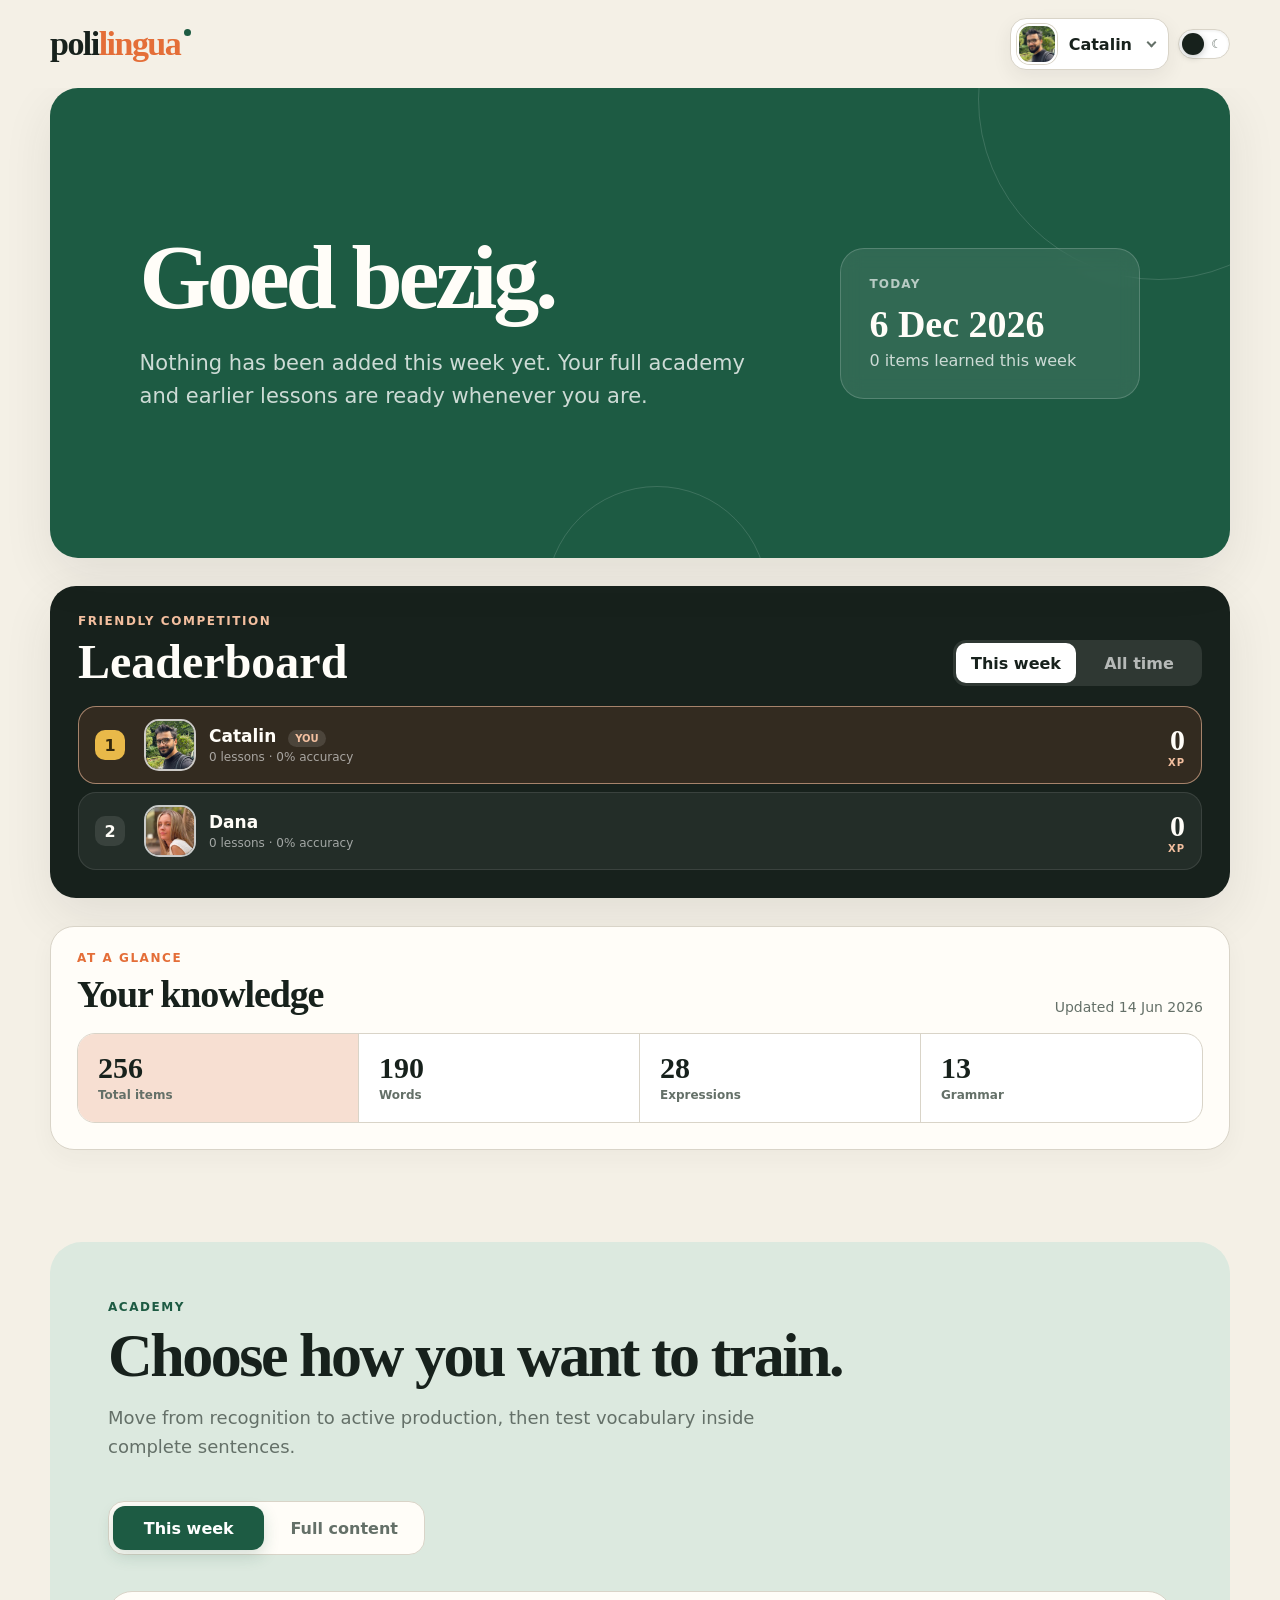
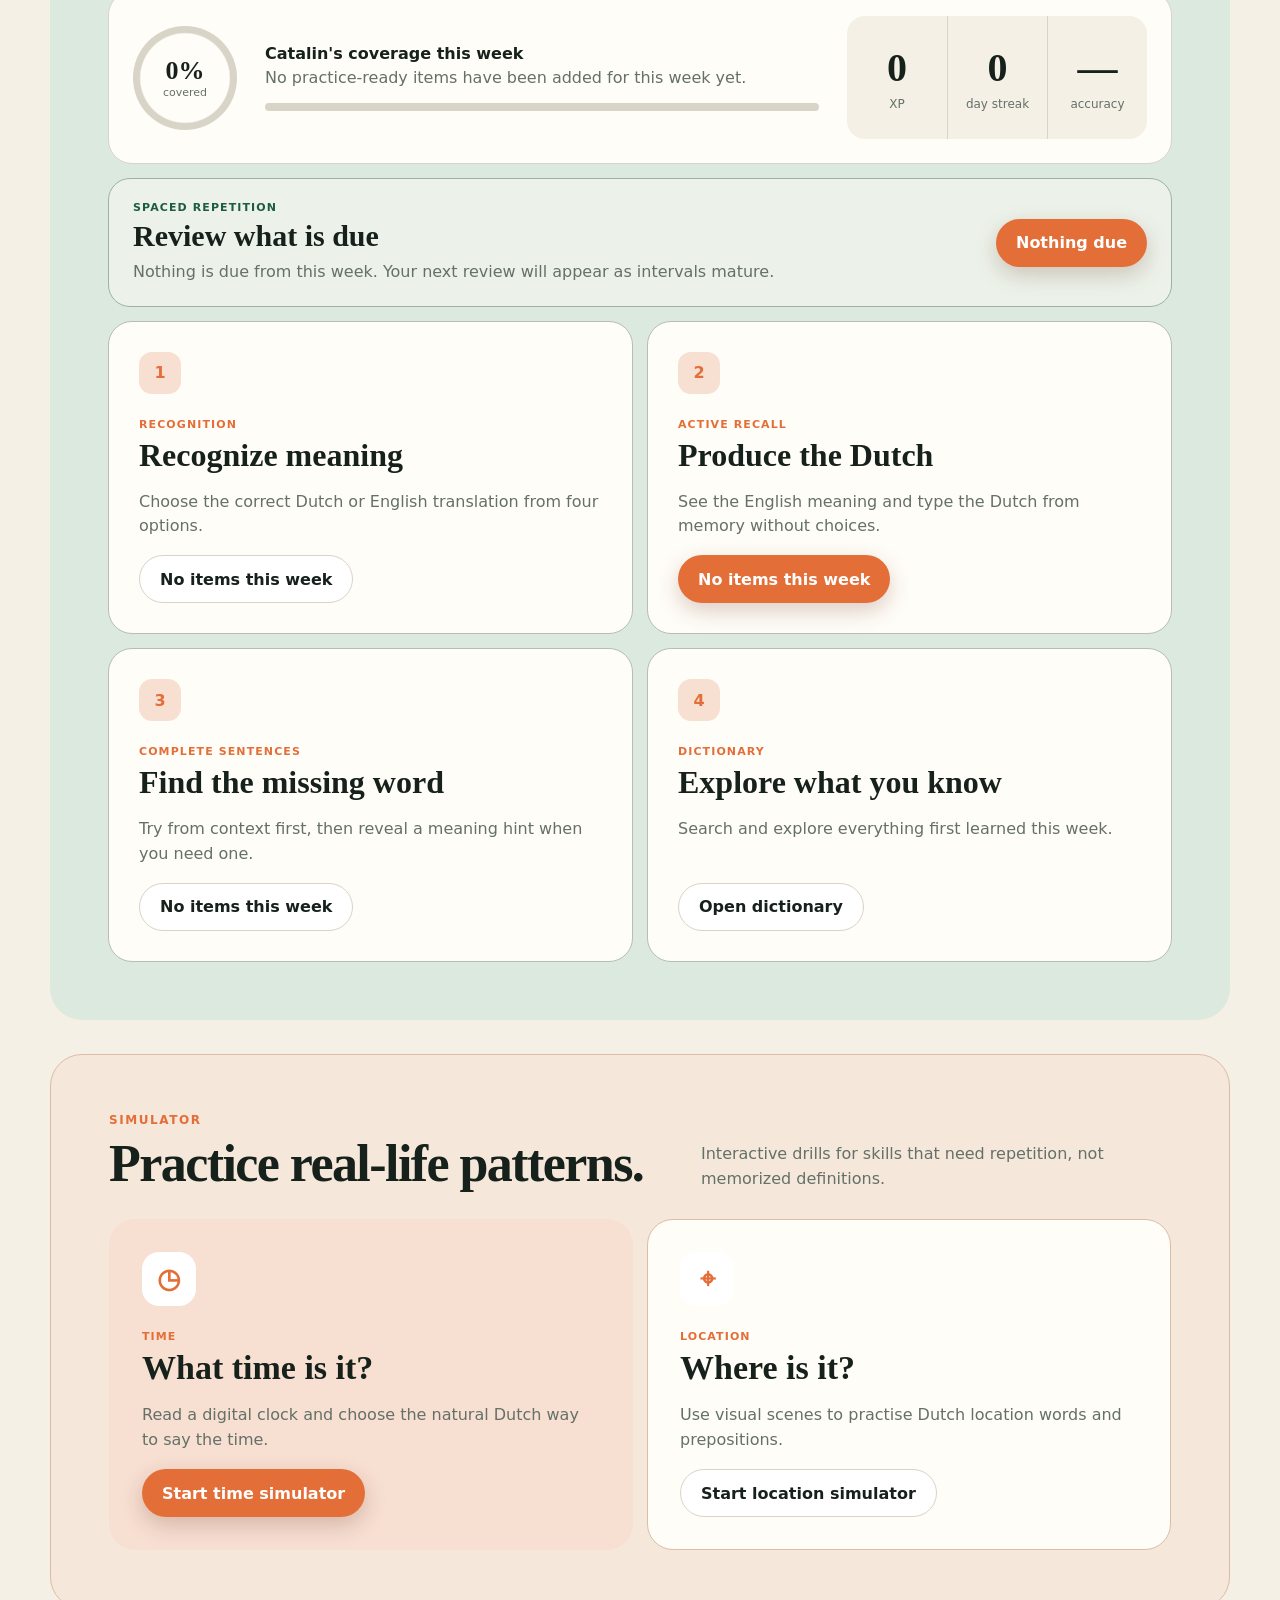
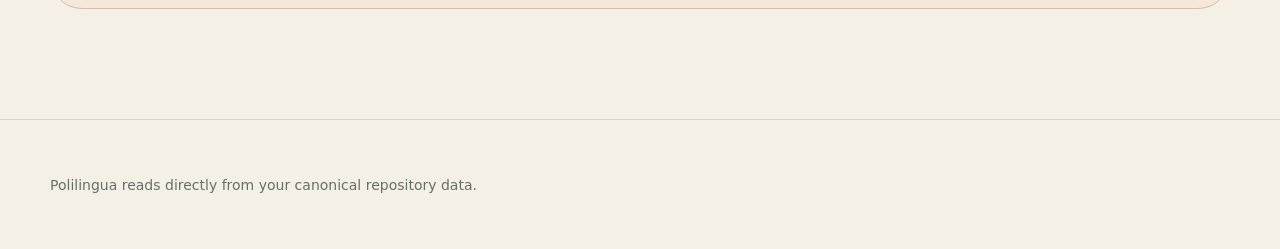
==== app/index.html @ 14df15c9 "Add spaced repetition queue" ====
<!doctype html>
<html lang="en">
  <head>
    <meta charset="utf-8">
    <meta name="viewport" content="width=device-width, initial-scale=1">
    <meta name="theme-color" content="#f4f0e6">
    <meta name="description" content="Polilingua, a personal Dutch learning academy and memory.">
    <title>Polilingua</title>
    <link rel="stylesheet" href="./styles/main.css?v=20260615-9">
    <script type="module" src="./src/app.js?v=20260615-8"></script>
  </head>
  <body>
    <a class="skip-link" href="#main-content">Skip to content</a>

    <header class="site-header">
      <a class="brand" href="#dashboard" aria-label="Polilingua dashboard">
        <strong>poli<span>lingua</span><i aria-hidden="true"></i></strong>
      </a>
      <div class="header-actions">
        <div class="profile-control">
          <button class="profile-picker" id="profile-trigger" type="button" aria-haspopup="menu" aria-expanded="false" aria-controls="profile-menu">
            <img class="profile-avatar" id="profile-avatar" src="./assets/profiles/catalin.jpg" alt="">
            <span class="profile-name" id="profile-name">Catalin</span>
            <span class="profile-chevron" aria-hidden="true"></span>
          </button>
          <div class="profile-menu" id="profile-menu" role="menu" aria-label="Choose learner" hidden>
            <p>Who is learning?</p>
            <button class="profile-option" type="button" role="menuitemradio" data-profile="catalin" aria-checked="true">
              <img src="./assets/profiles/catalin.jpg" alt="">
              <span><strong>Catalin</strong><small>Continue your progress</small></span>
              <i aria-hidden="true">✓</i>
            </button>
            <button class="profile-option" type="button" role="menuitemradio" data-profile="dana" aria-checked="false">
              <img src="./assets/profiles/dana.jpg" alt="">
              <span><strong>Dana</strong><small>Continue your progress</small></span>
              <i aria-hidden="true">✓</i>
            </button>
          </div>
        </div>
        <label class="theme-switch" title="Dark mode">
          <span class="visually-hidden">Dark mode</span>
          <input id="theme-toggle" type="checkbox" role="switch" aria-label="Dark mode">
          <span class="theme-track" aria-hidden="true"><span class="theme-thumb"></span></span>
        </label>
      </div>
    </header>

    <main id="main-content">
      <section class="hero" id="dashboard" aria-labelledby="hero-title">
        <div class="hero-copy">
          <h1 id="hero-title">Goed bezig.</h1>
          <p class="hero-text" id="hero-summary">Loading your learning memory…</p>
        </div>
        <div class="week-card" aria-live="polite">
          <span class="week-card-label">Today</span>
          <strong id="latest-week">—</strong>
          <span id="latest-week-count">Loading items…</span>
        </div>
      </section>

      <section class="leaderboard-section" aria-labelledby="leaderboard-title">
        <div class="leaderboard-header">
          <div>
            <p class="eyebrow">Friendly competition</p>
            <h2 id="leaderboard-title">Leaderboard</h2>
          </div>
          <div class="leaderboard-scope" aria-label="Leaderboard period">
            <button type="button" data-leaderboard-scope="week" aria-pressed="true">This week</button>
            <button type="button" data-leaderboard-scope="all" aria-pressed="false">All time</button>
          </div>
        </div>
        <div class="leaderboard-list" id="leaderboard-list" aria-live="polite"></div>
      </section>

      <section class="stats-section" aria-labelledby="stats-title">
        <div class="section-heading">
          <div>
            <p class="eyebrow">At a glance</p>
            <h2 id="stats-title">Your knowledge</h2>
          </div>
          <span class="updated-label" id="updated-label"></span>
        </div>
        <div class="stats-grid" id="stats-grid" aria-live="polite"></div>
      </section>

      <section class="practice-section" id="practice" aria-labelledby="practice-title">
        <div class="academy-header">
          <div>
            <p class="eyebrow">Academy</p>
            <h2 id="practice-title">Choose how you want to train.</h2>
            <p>Move from recognition to active production, then test vocabulary inside complete sentences.</p>
          </div>
        </div>

        <div class="academy-scope" aria-label="Academy content scope">
          <button type="button" data-scope="week" aria-pressed="true">This week</button>
          <button type="button" data-scope="all" aria-pressed="false">Full content</button>
        </div>

        <div class="coverage-panel">
          <div class="coverage-ring" id="coverage-ring" style="--coverage: 0">
            <strong id="coverage-percent">0%</strong>
            <span>covered</span>
          </div>
          <div class="coverage-copy">
            <strong id="coverage-title">Your weekly coverage</strong>
            <span id="coverage-detail">Start practicing to build durable recall.</span>
            <div class="coverage-track"><span id="coverage-bar"></span></div>
          </div>
          <div class="practice-stats" aria-label="Local practice progress">
            <div><strong id="practice-xp">0</strong><span>XP</span></div>
            <div><strong id="practice-streak">0</strong><span>day streak</span></div>
            <div><strong id="practice-accuracy">—</strong><span>accuracy</span></div>
          </div>
        </div>

        <article class="review-queue" aria-live="polite">
          <div>
            <p class="stage-kicker">Spaced repetition</p>
            <h3>Review what is due</h3>
            <p id="review-queue-detail">Building your personal review queue…</p>
          </div>
          <button class="primary-button" id="start-review-queue" type="button">Review due items</button>
        </article>

        <div class="academy-grid">
          <article class="academy-stage">
            <span class="stage-number">1</span>
            <p class="stage-kicker">Recognition</p>
            <h3>Recognize meaning</h3>
            <p>Choose the correct Dutch or English translation from four options.</p>
            <button class="secondary-button academy-start" data-mode="recognition" type="button">Start 20 questions</button>
          </article>
          <article class="academy-stage">
            <span class="stage-number">2</span>
            <p class="stage-kicker">Active recall</p>
            <h3>Produce the Dutch</h3>
            <p>See the English meaning and type the Dutch from memory without choices.</p>
            <button class="primary-button academy-start" data-mode="recall" type="button">Start 20 questions</button>
          </article>
          <article class="academy-stage">
            <span class="stage-number">3</span>
            <p class="stage-kicker">Complete sentences</p>
            <h3>Find the missing word</h3>
            <p>Try from context first, then reveal a meaning hint when you need one.</p>
            <button class="secondary-button academy-start" data-mode="sentences" type="button">Start 20 questions</button>
          </article>
          <article class="academy-stage">
            <span class="stage-number">4</span>
            <p class="stage-kicker">Dictionary</p>
            <h3>Explore what you know</h3>
            <p id="dictionary-stage-copy">Search and filter everything first learned this week.</p>
            <button class="secondary-button" id="open-dictionary" type="button">Open dictionary</button>
          </article>
        </div>
      </section>

      <section class="simulator-section" id="simulator" aria-labelledby="simulator-title">
        <div class="section-heading simulator-heading">
          <div>
            <p class="eyebrow">Simulator</p>
            <h2 id="simulator-title">Practice real-life patterns.</h2>
          </div>
          <p>Interactive drills for skills that need repetition, not memorized definitions.</p>
        </div>
        <div class="simulator-grid">
          <article class="simulator-card simulator-card--time">
            <span class="simulator-icon" aria-hidden="true">◷</span>
            <p class="stage-kicker">Time</p>
            <h3>What time is it?</h3>
            <p>Read a digital clock and choose the natural Dutch way to say the time.</p>
            <button class="primary-button simulator-start" data-simulator="time" type="button">Start time simulator</button>
          </article>
          <article class="simulator-card simulator-card--place">
            <span class="simulator-icon" aria-hidden="true">⌖</span>
            <p class="stage-kicker">Location</p>
            <h3>Where is it?</h3>
            <p>Use visual scenes to practise Dutch location words and prepositions.</p>
            <button class="secondary-button simulator-start" data-simulator="location" type="button">Start location simulator</button>
          </article>
        </div>
      </section>
    </main>

    <nav class="mobile-tab-bar" aria-label="App navigation">
      <button type="button" data-mobile-view="home" aria-current="page">
        <span aria-hidden="true">⌂</span>
        <strong>Home</strong>
      </button>
      <button type="button" data-mobile-view="academy">
        <span aria-hidden="true">Aa</span>
        <strong>Academy</strong>
      </button>
      <button type="button" data-mobile-view="simulator">
        <span aria-hidden="true">◷</span>
        <strong>Simulator</strong>
      </button>
      <button type="button" data-mobile-view="dictionary">
        <span aria-hidden="true">⌕</span>
        <strong>Dictionary</strong>
      </button>
    </nav>

    <footer>
      <p>Polilingua reads directly from your canonical repository data.</p>
    </footer>

    <dialog class="item-dialog" id="item-dialog" aria-labelledby="dialog-title">
      <div class="dialog-header">
        <div>
          <p class="eyebrow" id="dialog-type"></p>
          <h2 id="dialog-title"></h2>
        </div>
        <button class="icon-button close-button" id="dialog-close" type="button" aria-label="Close details">×</button>
      </div>
      <div id="dialog-content" class="dialog-content"></div>
    </dialog>

    <dialog class="dictionary-dialog" id="dictionary-dialog" aria-labelledby="dictionary-title">
      <div class="dictionary-shell">
        <header class="dictionary-header">
          <button class="lesson-close" id="dictionary-close" type="button" aria-label="Close dictionary">×</button>
          <div>
            <p class="eyebrow" id="dictionary-scope-label">This week</p>
            <h2 id="dictionary-title">Dictionary</h2>
          </div>
          <span id="result-count" class="result-count"></span>
        </header>
        <main class="dictionary-main">
          <form class="search-panel" id="search-form" role="search">
            <label class="search-field">
              <span class="visually-hidden">Search learned Dutch</span>
              <span class="search-icon" aria-hidden="true">⌕</span>
              <input id="search-input" type="search" autocomplete="off" placeholder="Search Dutch, English, category or tag…">
            </label>
            <div class="filters" aria-label="Filter learned items">
              <label>
                <span>Type</span>
                <select id="type-filter"><option value="all">All types</option></select>
              </label>
              <label id="dictionary-week-control">
                <span>Week</span>
                <select id="week-filter"><option value="all">All weeks</option></select>
              </label>
            </div>
          </form>
          <div class="active-filter" id="active-filter" hidden>
            <span id="active-filter-label"></span>
            <button type="button" id="clear-filters">Clear filters</button>
          </div>
          <div class="item-grid" id="item-grid" aria-live="polite"></div>
          <button class="secondary-button load-more" id="load-more" type="button" hidden>Show more</button>
        </main>
      </div>
    </dialog>

    <dialog class="lesson-dialog" id="lesson-dialog" aria-labelledby="lesson-title">
      <div class="lesson-shell">
        <header class="lesson-header">
          <button class="lesson-close" id="lesson-close" type="button" aria-label="Leave lesson">×</button>
          <div class="lesson-progress" aria-label="Lesson progress"><span id="lesson-progress-bar"></span></div>
          <div class="lesson-status"><span id="lesson-counter"></span></div>
        </header>
        <main class="lesson-main">
          <p class="eyebrow" id="question-label">Choose the answer</p>
          <h2 id="lesson-title">Loading lesson…</h2>
          <p class="question-hint" id="question-hint" hidden></p>
          <div class="answer-area" id="answer-area"></div>
        </main>
        <footer class="lesson-footer" id="lesson-footer">
          <div class="feedback" id="lesson-feedback" hidden>
            <strong id="feedback-title"></strong>
            <span id="feedback-copy"></span>
          </div>
          <button class="secondary-button lesson-retry" id="lesson-retry" type="button" hidden>Try another set</button>
          <button class="primary-button lesson-check" id="lesson-check" type="button" disabled>Check</button>
        </footer>
      </div>
    </dialog>

    <dialog class="simulator-dialog" id="simulator-dialog" aria-labelledby="simulator-question">
      <div class="simulator-shell">
        <header class="lesson-header">
          <button class="lesson-close" id="simulator-close" type="button" aria-label="Close simulator">×</button>
          <div class="lesson-progress"><span id="simulator-progress"></span></div>
          <div class="lesson-status" id="simulator-counter"></div>
        </header>
        <main class="simulator-main">
          <div class="simulator-titlebar">
            <p class="eyebrow" id="simulator-label">Simulator</p>
            <button class="rules-button" id="simulator-rules-button" type="button">View rules</button>
          </div>
          <h2 id="simulator-question">Loading…</h2>
          <aside class="simulator-rules" id="simulator-rules" hidden>
            <div class="rules-heading">
              <strong id="rules-title">Rules</strong>
              <button type="button" id="rules-close" aria-label="Close rules">×</button>
            </div>
            <div id="rules-content"></div>
          </aside>
          <div class="simulator-visual" id="simulator-visual"></div>
          <div class="choice-grid" id="simulator-answers"></div>
          <div class="simulator-feedback" id="simulator-feedback" hidden></div>
          <button class="primary-button simulator-next" id="simulator-next" type="button" hidden>Next question</button>
        </main>
      </div>
    </dialog>

    <div class="fatal-error" id="fatal-error" hidden role="alert">
      <strong>Polilingua could not load its repository data.</strong>
      <span>Serve the repository root over HTTP or check the deployed data paths.</span>
    </div>
  </body>
</html>
---- app/styles/main.css ----
:root {
  color-scheme: light;
  --paper: #f4f0e6;
  --surface: #fffdf8;
  --surface-strong: #ffffff;
  --ink: #17211c;
  --muted: #647068;
  --line: #d9d4c8;
  --green: #1d5b43;
  --green-soft: #dce9df;
  --orange: #e46e38;
  --orange-soft: #f7dfd2;
  --yellow: #e9b949;
  --shadow: 0 18px 50px rgba(43, 49, 42, 0.09);
  --radius-lg: 28px;
  --radius-md: 18px;
  --radius-sm: 12px;
  font-family: Inter, ui-sans-serif, system-ui, -apple-system, BlinkMacSystemFont, "Segoe UI", sans-serif;
}

:root[data-theme="dark"] {
  color-scheme: dark;
  --paper: #111713;
  --surface: #19211c;
  --surface-strong: #202a24;
  --ink: #f5f1e8;
  --muted: #aeb8b0;
  --line: #344139;
  --green: #8fc6a7;
  --green-soft: #233d30;
  --orange: #f39a6f;
  --orange-soft: #4b2d22;
  --yellow: #f0ca70;
  --shadow: 0 18px 50px rgba(0, 0, 0, 0.22);
}

* { box-sizing: border-box; }
html { scroll-behavior: smooth; }
body {
  margin: 0;
  background: var(--paper);
  color: var(--ink);
  min-width: 320px;
}
button, input, select { font: inherit; }
button, a { -webkit-tap-highlight-color: transparent; }
a { color: inherit; }

.skip-link {
  position: fixed;
  z-index: 20;
  top: 8px;
  left: 8px;
  padding: 10px 14px;
  border-radius: 8px;
  background: var(--ink);
  color: var(--paper);
  transform: translateY(-150%);
}
.skip-link:focus { transform: translateY(0); }

.site-header {
  width: min(1180px, calc(100% - 32px));
  min-height: 88px;
  margin: 0 auto;
  display: flex;
  align-items: center;
  justify-content: space-between;
}
.brand { min-height: 52px; display: flex; align-items: center; text-decoration: none; }
.brand strong {
  position: relative;
  color: var(--ink);
  font: 700 clamp(27px, 3vw, 34px)/1 Georgia, "Times New Roman", serif;
  letter-spacing: -.045em;
}
.brand strong span { color: var(--orange); }
.brand strong i {
  position: absolute;
  width: 7px;
  height: 7px;
  right: -11px;
  top: 2px;
  border-radius: 50%;
  background: var(--green);
}
.header-actions { display: flex; align-items: center; justify-content: flex-end; gap: 9px; }
.profile-control { position: relative; }
.profile-picker {
  position: relative;
  height: 52px;
  display: grid;
  grid-template-columns: 40px minmax(68px, auto) 12px;
  align-items: center;
  gap: 10px;
  padding: 0 11px 0 6px;
  border: 1px solid var(--line);
  border-radius: 16px;
  background: var(--surface-strong);
  box-shadow: 0 7px 20px rgba(43, 49, 42, .07);
  transition: border-color .2s ease, box-shadow .2s ease, transform .2s ease;
  color: var(--ink);
  cursor: pointer;
}
.profile-picker:hover { border-color: color-mix(in srgb, var(--green) 40%, var(--line)); box-shadow: 0 10px 24px rgba(43, 49, 42, .1); }
.profile-picker:focus-visible, .profile-picker[aria-expanded="true"] { outline: 0; border-color: var(--orange); box-shadow: 0 0 0 3px var(--orange-soft); }
.profile-avatar {
  width: 40px;
  height: 40px;
  flex: 0 0 40px;
  border: 2px solid var(--surface-strong);
  border-radius: 13px;
  object-fit: cover;
  box-shadow: 0 0 0 1px var(--line);
}
.profile-name { min-width: 0; padding-left: 2px; padding-right: 3px; text-align: left; font-weight: 800; white-space: nowrap; }
.profile-chevron { width: 7px; height: 7px; justify-self: center; border-right: 2px solid var(--muted); border-bottom: 2px solid var(--muted); transform: translateY(-2px) rotate(45deg); pointer-events: none; }
.profile-picker[aria-expanded="true"] .profile-chevron { transform: translateY(2px) rotate(225deg); }
.profile-menu {
  position: absolute;
  z-index: 30;
  top: calc(100% + 10px);
  right: 0;
  width: 280px;
  padding: 10px;
  border: 1px solid var(--line);
  border-radius: 20px;
  background: var(--surface-strong);
  box-shadow: 0 22px 60px rgba(23, 33, 28, .18);
  transform-origin: top right;
  animation: profile-menu-in .16s ease-out;
}
.profile-menu[hidden] { display: none; }
.profile-menu > p { margin: 5px 8px 9px; color: var(--muted); font-size: 11px; font-weight: 800; letter-spacing: .1em; text-transform: uppercase; }
.profile-option {
  width: 100%;
  min-height: 68px;
  display: grid;
  grid-template-columns: 48px 1fr 24px;
  align-items: center;
  gap: 11px;
  padding: 9px;
  border: 1px solid transparent;
  border-radius: 15px;
  background: transparent;
  color: var(--ink);
  text-align: left;
  cursor: pointer;
}
.profile-option + .profile-option { margin-top: 4px; }
.profile-option:hover, .profile-option:focus-visible { outline: 0; background: var(--paper); }
.profile-option.selected { border-color: color-mix(in srgb, var(--green) 30%, var(--line)); background: var(--green-soft); }
.profile-option img { width: 48px; height: 48px; border-radius: 14px; object-fit: cover; }
.profile-option strong, .profile-option small { display: block; }
.profile-option strong { font-size: 15px; }
.profile-option small { margin-top: 3px; color: var(--muted); font-size: 11px; }
.profile-option i { width: 22px; height: 22px; display: none; place-items: center; border-radius: 50%; background: var(--green); color: var(--surface-strong); font-size: 12px; font-style: normal; }
.profile-option.selected i { display: grid; }
@keyframes profile-menu-in { from { opacity: 0; transform: translateY(-5px) scale(.98); } to { opacity: 1; transform: none; } }
.theme-switch { display: inline-flex; align-items: center; cursor: pointer; }
.theme-switch input { position: absolute; width: 1px; height: 1px; opacity: 0; }
.theme-track {
  position: relative;
  width: 52px;
  height: 30px;
  display: block;
  border: 1px solid var(--line);
  border-radius: 999px;
  background: var(--surface-strong);
  box-shadow: inset 0 1px 3px rgba(23, 33, 28, .08);
  transition: background .22s ease, border-color .22s ease;
}
.theme-track::before, .theme-track::after { position: absolute; top: 50%; transform: translateY(-50%); font-size: 12px; line-height: 1; }
.theme-track::before { content: "☀"; left: 7px; color: var(--orange); }
.theme-track::after { content: "☾"; right: 7px; color: var(--muted); }
.theme-thumb {
  position: absolute;
  z-index: 1;
  top: 3px;
  left: 3px;
  width: 22px;
  height: 22px;
  border-radius: 50%;
  background: var(--ink);
  box-shadow: 0 2px 7px rgba(23, 33, 28, .25);
  transition: transform .22s ease, background .22s ease;
}
.theme-switch input:checked + .theme-track { border-color: var(--green); background: var(--green-soft); }
.theme-switch input:checked + .theme-track .theme-thumb { transform: translateX(22px); background: var(--green); }
.theme-switch input:focus-visible + .theme-track { outline: 3px solid var(--orange-soft); outline-offset: 2px; }
.theme-switch:hover .theme-track { border-color: var(--orange); }
.theme-switch input {
  cursor: pointer;
}

main { overflow: hidden; }
.mobile-tab-bar { display: none; }
.hero, .leaderboard-section, .stats-section, .practice-section, .simulator-section {
  width: min(1180px, calc(100% - 32px));
  margin-inline: auto;
}
.hero {
  position: relative;
  min-height: 470px;
  display: grid;
  grid-template-columns: minmax(0, 1.3fr) minmax(260px, .7fr);
  gap: 52px;
  align-items: center;
  padding: 76px clamp(28px, 7vw, 96px);
  overflow: hidden;
  border-radius: var(--radius-lg);
  background: #1d5b43;
  color: #fffdf8;
  box-shadow: var(--shadow);
}
.hero::before, .hero::after {
  content: "";
  position: absolute;
  border-radius: 50%;
  border: 1px solid rgba(255,255,255,.14);
}
.hero::before { width: 360px; height: 360px; right: -110px; top: -170px; }
.hero::after { width: 220px; height: 220px; left: 42%; bottom: -150px; }
.hero-copy, .week-card { position: relative; z-index: 1; min-width: 0; }
.eyebrow {
  margin: 0 0 10px;
  color: var(--orange);
  font-size: 12px;
  font-weight: 800;
  letter-spacing: .13em;
  text-transform: uppercase;
}
.hero .eyebrow { color: #f3bf9f; }
.hero h1 {
  margin: 0;
  max-width: 650px;
  font: 700 clamp(54px, 8vw, 92px)/.95 Georgia, "Times New Roman", serif;
  letter-spacing: -.045em;
}
.hero-text { max-width: 610px; margin: 26px 0 0; color: rgba(255,255,255,.78); font-size: clamp(17px, 2vw, 21px); line-height: 1.55; }
.primary-button, .secondary-button {
  min-height: 48px;
  padding: 0 20px;
  border: 0;
  border-radius: 999px;
  font-weight: 750;
  cursor: pointer;
}
.primary-button { background: #e46e38; color: #fff; box-shadow: 0 8px 22px rgba(94, 38, 15, .22); }
.primary-button:hover { filter: brightness(1.06); transform: translateY(-1px); }
.secondary-button { background: var(--surface-strong); color: var(--ink); border: 1px solid var(--line); }
.text-link { text-underline-offset: 4px; font-weight: 700; }
.week-card {
  justify-self: end;
  width: min(100%, 300px);
  padding: 28px;
  border-radius: 24px;
  background: rgba(255,255,255,.09);
  border: 1px solid rgba(255,255,255,.18);
  backdrop-filter: blur(10px);
}
.week-card-label { display: block; color: rgba(255,255,255,.65); font-size: 12px; font-weight: 800; letter-spacing: .1em; text-transform: uppercase; }
.week-card strong { display: block; margin: 14px 0 8px; font: 700 38px/1 Georgia, serif; }
.week-card > span:last-child { color: rgba(255,255,255,.76); }

.stats-section { margin-top: 28px; padding: 24px 26px 26px; border: 1px solid var(--line); border-radius: 24px; background: var(--surface); box-shadow: 0 8px 24px rgba(43,49,42,.04); }
.leaderboard-section { margin-top: 28px; padding: 28px; border-radius: 26px; background: #17211c; color: #fffdf8; box-shadow: var(--shadow); }
.leaderboard-header { display: flex; justify-content: space-between; align-items: end; gap: 22px; margin-bottom: 20px; }
.leaderboard-header .eyebrow { color: #f3bf9f; }
.leaderboard-header h2 { margin: 0; font: 700 clamp(32px, 5vw, 48px)/1 Georgia, serif; }
.leaderboard-scope { display: grid; grid-template-columns: repeat(2, 1fr); gap: 3px; padding: 3px; border-radius: 13px; background: rgba(255,255,255,.1); }
.leaderboard-scope button { min-height: 40px; padding: 0 15px; border: 0; border-radius: 10px; background: transparent; color: rgba(255,255,255,.65); font-weight: 800; cursor: pointer; }
.leaderboard-scope button[aria-pressed="true"] { background: var(--surface-strong); color: #17211c; }
.leaderboard-list { display: grid; gap: 8px; }
.leaderboard-row { display: grid; grid-template-columns: 36px 52px 1fr auto; align-items: center; gap: 13px; padding: 12px 16px; border: 1px solid rgba(255,255,255,.1); border-radius: 18px; background: rgba(255,255,255,.055); }
.leaderboard-row.is-active { border-color: rgba(243,191,159,.6); background: rgba(228,110,56,.14); }
.leaderboard-rank { width: 30px; height: 30px; display: grid; place-items: center; border-radius: 10px; background: rgba(255,255,255,.1); font-weight: 850; }
.leaderboard-row:first-child .leaderboard-rank { background: var(--yellow); color: #33270b; }
.leaderboard-row img { width: 52px; height: 52px; border-radius: 15px; object-fit: cover; border: 2px solid rgba(255,255,255,.75); }
.leaderboard-person strong, .leaderboard-person span, .leaderboard-xp strong, .leaderboard-xp span { display: block; }
.leaderboard-person strong { font-size: 17px; }
.leaderboard-person strong small { margin-left: 6px; padding: 3px 7px; border-radius: 999px; background: rgba(255,255,255,.12); color: #f3bf9f; font-size: 10px; text-transform: uppercase; }
.leaderboard-person span { margin-top: 4px; color: rgba(255,255,255,.58); font-size: 12px; }
.leaderboard-xp { min-width: 72px; text-align: right; }
.leaderboard-xp strong { font: 700 30px Georgia, serif; }
.leaderboard-xp span { color: #f3bf9f; font-size: 10px; font-weight: 850; letter-spacing: .1em; }
.practice-section { margin-top: 92px; padding: clamp(28px, 5vw, 58px); border-radius: 32px; background: var(--green-soft); }
.simulator-section { margin-top: 34px; margin-bottom: 110px; padding: clamp(28px, 5vw, 58px); border: 1px solid color-mix(in srgb, var(--orange) 24%, var(--line)); border-radius: 32px; background: color-mix(in srgb, var(--orange-soft) 55%, var(--paper)); }
.stats-section .section-heading { margin-bottom: 18px; }
.stats-section .section-heading h2 { font-size: clamp(28px, 4vw, 38px); }
.practice-section > .academy-header .eyebrow { color: var(--green); }
.simulator-section .eyebrow { color: var(--orange); }
.section-heading { display: flex; justify-content: space-between; align-items: end; gap: 24px; margin-bottom: 28px; }
.section-heading h2 { margin: 0; font: 700 clamp(34px, 5vw, 52px)/1.05 Georgia, serif; letter-spacing: -.03em; }
.updated-label, .result-count { color: var(--muted); font-size: 14px; }
.stats-grid { display: grid; grid-template-columns: repeat(4, 1fr); overflow: hidden; border: 1px solid var(--line); border-radius: 18px; background: var(--surface-strong); }
.stat-card {
  min-height: 88px;
  padding: 18px 20px;
  display: flex;
  flex-direction: column;
  justify-content: center;
  border-right: 1px solid var(--line);
  background: transparent;
}
.stat-card:last-child { border-right: 0; }
.stat-card:first-child { background: var(--orange-soft); }
.stat-card strong { font: 700 30px/1 Georgia, serif; }
.stat-card > span:last-child { margin-top: 5px; color: var(--muted); font-size: 12px; font-weight: 700; }

.academy-header { display: flex; justify-content: space-between; align-items: end; gap: 30px; }
.academy-header h2 { margin: 0; max-width: 780px; font: 700 clamp(38px, 6vw, 62px)/1 Georgia, serif; letter-spacing: -.04em; }
.academy-header > div > p:not(.eyebrow) { max-width: 720px; color: var(--muted); font-size: 18px; line-height: 1.6; }
.practice-week { display: grid; gap: 6px; }
.practice-week span { color: var(--muted); font-size: 11px; font-weight: 800; letter-spacing: .08em; text-transform: uppercase; }
.practice-week select { min-height: 48px; padding: 0 38px 0 14px; border: 1px solid rgba(228,110,56,.25); border-radius: 999px; color: var(--ink); background: var(--surface); }
.coverage-panel { display: grid; grid-template-columns: auto 1fr minmax(300px, auto); gap: 28px; align-items: center; margin-top: 36px; padding: 24px; border: 1px solid var(--line); border-radius: 24px; background: var(--surface); }
.coverage-ring { --coverage: 0; width: 104px; height: 104px; display: grid; place-content: center; text-align: center; border-radius: 50%; background: radial-gradient(circle at center, var(--surface) 60%, transparent 62%), conic-gradient(var(--green) calc(var(--coverage) * 1%), var(--line) 0); }
.coverage-ring strong, .coverage-ring span { display: block; }
.coverage-ring strong { font: 700 26px Georgia, serif; }
.coverage-ring span { color: var(--muted); font-size: 11px; }
.coverage-copy strong, .coverage-copy span { display: block; }
.coverage-copy > span { margin-top: 5px; color: var(--muted); }
.coverage-track { height: 8px; margin-top: 16px; overflow: hidden; border-radius: 999px; background: var(--line); }
.coverage-track span { display: block; width: 0; height: 100%; background: var(--green); transition: width .25s; }
.practice-stats { display: grid; grid-template-columns: repeat(3, 1fr); align-self: center; border-radius: 18px; background: var(--paper); }
.practice-stats div { min-width: 0; padding: 28px 12px; text-align: center; }
.practice-stats div + div { border-left: 1px solid var(--line); }
.practice-stats strong, .practice-stats span { display: block; }
.practice-stats strong { font: 700 clamp(26px, 4vw, 40px) Georgia, serif; }
.practice-stats span { margin-top: 6px; color: var(--muted); font-size: 12px; }
.academy-scope { width: fit-content; display: grid; grid-template-columns: repeat(2, 1fr); gap: 4px; margin-top: 22px; padding: 4px; border: 1px solid var(--line); border-radius: 16px; background: var(--surface); }
.academy-scope button { min-height: 44px; padding: 0 22px; border: 0; border-radius: 12px; background: transparent; color: var(--muted); font-weight: 800; cursor: pointer; }
.academy-scope button[aria-pressed="true"] { background: #1d5b43; color: #fff; box-shadow: 0 6px 16px rgba(29,91,67,.18); }
.review-queue { margin-top: 14px; padding: 22px 24px; display: flex; align-items: center; justify-content: space-between; gap: 24px; border: 1px solid color-mix(in srgb, var(--green) 30%, var(--line)); border-radius: 22px; background: color-mix(in srgb, var(--green-soft) 55%, var(--surface)); }
.review-queue .stage-kicker { margin: 0 0 5px; color: var(--green); }
.review-queue h3 { margin: 0; font: 700 30px Georgia, serif; }
.review-queue p:last-child { margin: 7px 0 0; color: var(--muted); line-height: 1.45; }
.review-queue button { flex: 0 0 auto; }
.academy-grid { display: grid; grid-template-columns: repeat(2, 1fr); gap: 14px; margin-top: 14px; }
.academy-stage { position: relative; min-height: 310px; padding: 30px; display: flex; flex-direction: column; align-items: flex-start; border: 1px solid color-mix(in srgb, var(--green) 18%, var(--line)); border-radius: 24px; background: var(--surface); }
.stage-number { width: 42px; height: 42px; display: grid; place-items: center; border-radius: 13px; background: var(--orange-soft); color: var(--orange); font-weight: 800; }
.stage-kicker { margin: 24px 0 6px; color: var(--orange); font-size: 11px; font-weight: 800; letter-spacing: .1em; text-transform: uppercase; }
.academy-stage h3 { margin: 0; font: 700 32px Georgia, serif; }
.academy-stage > p:not(.stage-kicker) { color: var(--muted); line-height: 1.55; }
.academy-stage button { margin-top: auto; }

.simulator-heading { align-items: end; }
.simulator-heading > p { max-width: 470px; margin: 0; color: var(--muted); line-height: 1.55; }
.simulator-grid { display: grid; grid-template-columns: repeat(2, 1fr); gap: 14px; }
.simulator-card { min-height: 330px; padding: 32px; display: flex; flex-direction: column; align-items: flex-start; overflow: hidden; border: 1px solid color-mix(in srgb, var(--orange) 22%, var(--line)); border-radius: 26px; background: var(--surface); }
.simulator-card--time { background: var(--orange-soft); border-color: transparent; }
.simulator-icon { width: 54px; height: 54px; display: grid; place-items: center; border-radius: 17px; background: var(--surface-strong); color: var(--orange); font: 700 27px Georgia, serif; }
.simulator-card h3 { margin: 0; font: 700 34px Georgia, serif; }
.simulator-card > p:not(.stage-kicker) { max-width: 480px; color: var(--muted); line-height: 1.55; }
.simulator-card button { margin-top: auto; }

.tag-list span { padding: 7px 10px; border-radius: 999px; background: var(--paper); color: var(--muted); font-size: 12px; }
.search-panel {
  display: grid;
  grid-template-columns: 1fr auto;
  gap: 14px;
  padding: 16px;
  border-radius: var(--radius-md);
  background: var(--surface);
  border: 1px solid var(--line);
}
.search-field { display: flex; align-items: center; gap: 10px; min-width: 0; }
.search-icon { color: var(--muted); font-size: 25px; }
.search-field input { width: 100%; padding: 12px 0; border: 0; outline: 0; color: var(--ink); background: transparent; font-size: 17px; }
.filters { display: flex; gap: 10px; }
.filters label { display: flex; align-items: center; gap: 8px; }
.filters label > span { color: var(--muted); font-size: 12px; font-weight: 800; text-transform: uppercase; letter-spacing: .08em; }
.filters select { min-height: 42px; padding: 0 34px 0 12px; border: 1px solid var(--line); border-radius: 10px; background: var(--surface-strong); color: var(--ink); }
.active-filter { display: flex; justify-content: space-between; align-items: center; gap: 16px; margin: 16px 0 0; color: var(--muted); font-size: 14px; }
.active-filter button { border: 0; background: transparent; color: var(--orange); cursor: pointer; font-weight: 750; }
.item-grid { display: grid; grid-template-columns: repeat(2, minmax(0, 1fr)); gap: 12px; margin-top: 24px; }
.item-card {
  min-width: 0;
  min-height: 116px;
  display: grid;
  grid-template-columns: 48px 1fr auto;
  gap: 16px;
  align-items: center;
  padding: 20px;
  text-align: left;
  color: var(--ink);
  border: 1px solid var(--line);
  border-radius: var(--radius-md);
  background: var(--surface);
  cursor: pointer;
  transition: border-color .2s, transform .2s, box-shadow .2s;
}
.item-card:hover, .item-card:focus-visible { border-color: var(--orange); transform: translateY(-2px); box-shadow: var(--shadow); }
.item-card-icon { width: 46px; height: 46px; display: grid; place-items: center; border-radius: 14px; background: var(--green-soft); color: var(--green); font: 700 14px Georgia, serif; }
.item-card-icon--expression, .item-card-icon--particle { background: var(--orange-soft); color: var(--orange); }
.item-card-copy { min-width: 0; }
.item-card-copy > * { display: block; overflow: hidden; text-overflow: ellipsis; white-space: nowrap; }
.item-meta { margin-bottom: 5px; color: var(--muted); font-size: 11px; font-weight: 750; text-transform: uppercase; letter-spacing: .05em; }
.item-card-copy strong { font: 700 22px/1.2 Georgia, serif; }
.item-card-copy > span:last-child { margin-top: 5px; color: var(--muted); font-size: 14px; }
.item-arrow { color: var(--muted); }
.load-more { display: block; margin: 28px auto 0; }
.empty-state { grid-column: 1 / -1; padding: 70px 24px; text-align: center; border: 1px dashed var(--line); border-radius: var(--radius-md); color: var(--muted); }
.empty-state strong, .empty-state span { display: block; }
.empty-state strong { color: var(--ink); margin-bottom: 6px; }

footer {
  min-height: 130px;
  padding: 36px max(16px, calc((100% - 1180px) / 2));
  display: flex;
  justify-content: space-between;
  align-items: center;
  gap: 24px;
  border-top: 1px solid var(--line);
  color: var(--muted);
  font-size: 14px;
}
footer a { color: var(--green); font-weight: 750; }

.item-dialog {
  width: min(680px, calc(100% - 28px));
  max-height: min(84vh, 820px);
  padding: 0;
  color: var(--ink);
  border: 1px solid var(--line);
  border-radius: 24px;
  background: var(--surface);
  box-shadow: var(--shadow);
}
.item-dialog::backdrop { background: rgba(10, 19, 14, .65); backdrop-filter: blur(4px); }
.dialog-header { position: sticky; top: 0; z-index: 2; display: flex; justify-content: space-between; gap: 16px; padding: 26px 28px 20px; background: var(--surface); border-bottom: 1px solid var(--line); }
.dialog-header h2 { margin: 0; font: 700 clamp(30px, 6vw, 46px)/1.05 Georgia, serif; }
.close-button { flex: 0 0 42px; font-size: 24px; }
.dialog-content { padding: 28px; }
.dialog-translation, .dialog-lead { margin: 0 0 24px; color: var(--muted); font-size: 18px; line-height: 1.55; }
.detail-list { margin: 0; }
.detail-row { display: grid; grid-template-columns: 130px 1fr; gap: 20px; padding: 13px 0; border-bottom: 1px solid var(--line); }
.detail-row dt { color: var(--muted); }
.detail-row dd { margin: 0; font-weight: 650; }
.detail-section { margin-top: 30px; }
.detail-section h3 { font: 700 24px Georgia, serif; }
blockquote { margin: 12px 0; padding: 18px; border-left: 3px solid var(--orange); border-radius: 0 12px 12px 0; background: var(--paper); }
blockquote strong, blockquote span, blockquote small { display: block; }
blockquote span { margin-top: 5px; color: var(--muted); }
blockquote small { margin-top: 12px; color: var(--orange); font-weight: 750; }
.note-box { padding: 18px; border-radius: 14px; background: var(--green-soft); line-height: 1.55; }
.tag-list { display: flex; flex-wrap: wrap; gap: 8px; margin-top: 24px; }
.correction { display: grid; grid-template-columns: 1fr auto 1fr; gap: 16px; align-items: center; margin-bottom: 20px; }
.correction::before { content: "→"; grid-column: 2; color: var(--orange); }
.correction span { grid-column: 1; grid-row: 1; color: var(--muted); text-decoration: line-through; }
.correction strong { grid-column: 3; grid-row: 1; color: var(--green); }
.dialogue-turns { display: grid; gap: 12px; }
.dialogue-turns > div { padding: 16px; border-radius: 14px; background: var(--paper); }
.dialogue-turns p { margin: 5px 0; font-weight: 700; }
.dialogue-turns span { color: var(--muted); }
.dictionary-dialog { width: 100%; max-width: none; height: 100%; max-height: none; margin: 0; padding: 0; border: 0; background: var(--paper); color: var(--ink); }
.dictionary-dialog::backdrop { background: var(--paper); }
.dictionary-shell { min-height: 100dvh; }
.dictionary-header { position: sticky; top: 0; z-index: 5; width: min(1180px, calc(100% - 32px)); min-height: 104px; margin: 0 auto; display: grid; grid-template-columns: 48px 1fr auto; align-items: center; gap: 20px; border-bottom: 1px solid var(--line); background: var(--paper); }
.dictionary-header h2 { margin: 0; font: 700 clamp(34px, 5vw, 52px)/1 Georgia, serif; }
.dictionary-header .eyebrow { margin-bottom: 4px; }
.dictionary-main { width: min(1180px, calc(100% - 32px)); margin: 0 auto; padding: 34px 0 100px; }
.simulator-dialog { width: 100%; max-width: none; height: 100%; max-height: none; margin: 0; padding: 0; border: 0; background: var(--paper); color: var(--ink); }
.simulator-dialog::backdrop { background: var(--paper); }
.simulator-shell { min-height: 100dvh; }
.simulator-main { width: min(760px, calc(100% - 32px)); margin: 0 auto; padding: 28px 0 70px; }
.simulator-main h2 { margin: 0; text-align: center; font: 700 clamp(34px, 7vw, 58px)/1.08 Georgia, serif; }
.simulator-titlebar { display: flex; justify-content: center; align-items: center; gap: 18px; margin-bottom: 10px; }
.simulator-titlebar .eyebrow { margin: 0; }
.rules-button { min-height: 34px; padding: 0 13px; border: 1px solid var(--line); border-radius: 999px; background: var(--surface); color: var(--green); font-size: 12px; font-weight: 800; cursor: pointer; }
.simulator-rules { position: fixed; z-index: 20; inset: 50% auto auto 50%; width: min(680px, calc(100% - 28px)); max-height: min(82vh, 800px); overflow: auto; padding: 24px; border: 1px solid #d7d1c4; border-radius: 24px; background: #fffdf8; color: #17211c; box-shadow: 0 0 0 100vmax rgba(15,24,19,.58), 0 30px 90px rgba(23,33,28,.34); transform: translate(-50%,-50%); }
.simulator-rules[hidden] { display: none; }
.rules-heading { display: flex; justify-content: space-between; align-items: center; gap: 20px; padding-bottom: 16px; border-bottom: 1px solid #d7d1c4; }
.rules-heading strong { font: 700 28px Georgia, serif; }
.rules-heading button { width: 38px; height: 38px; border: 1px solid #d7d1c4; border-radius: 50%; background: #fffdf8; color: #17211c; font-size: 24px; cursor: pointer; }
#rules-content > p { color: #58655d; line-height: 1.55; }
.rules-list { margin: 20px 0; }
.rules-list > div { display: grid; grid-template-columns: 110px 1fr; gap: 16px; padding: 13px 0; border-bottom: 1px solid #d7d1c4; }
.rules-list dt { color: #b84f24; font-weight: 850; }
.rules-list dd { margin: 0; }
.rules-list dd strong, .rules-list dd span { display: block; }
.rules-list dd span { margin-top: 4px; color: #58655d; font-size: 13px; }
.rules-list--words { display: grid; grid-template-columns: repeat(2, 1fr); gap: 0 24px; }
.rules-list--words > div { grid-template-columns: 90px 1fr; }
.rule-note { padding: 14px 16px; border-radius: 14px; background: #e7f0e9; color: #17211c !important; }
.rule-intro { margin: 20px 0; padding: 18px; border-radius: 16px; background: #e7f0e9; }
.rule-intro strong { color: #1d5b43; font-size: 18px; }
.rule-intro p, .rule-warning p { margin: 7px 0 0; color: #3f4c44; line-height: 1.55; }
.rule-steps { margin: 0; padding: 0; list-style: none; counter-reset: rules; }
.rule-steps li { position: relative; padding: 16px 12px 16px 54px; border-bottom: 1px solid #ded8cb; counter-increment: rules; }
.rule-steps li::before { content: counter(rules); position: absolute; left: 8px; top: 15px; width: 30px; height: 30px; display: grid; place-items: center; border-radius: 10px; background: #f7dfd2; color: #b84f24; font-weight: 850; }
.rule-steps strong, .rule-steps span { display: block; }
.rule-steps span { margin-top: 6px; color: #58655d; line-height: 1.5; }
.rule-warning { margin-top: 20px; padding: 16px 18px; border-left: 4px solid #e46e38; border-radius: 0 14px 14px 0; background: #fff1e8; }
.rule-warning strong { color: #9d3e19; }
.simulator-visual { min-height: 300px; display: grid; place-items: center; margin: 30px 0; border: 1px solid var(--line); border-radius: 28px; background: var(--surface); }
.simulator-feedback { margin-top: 18px; padding: 14px 18px; border-radius: 14px; text-align: center; font-weight: 800; }
.simulator-feedback strong, .simulator-feedback span { display: block; }
.simulator-feedback span { margin-top: 4px; font-weight: 650; opacity: .8; }
.simulator-feedback.correct { background: var(--green-soft); color: var(--green); }
.simulator-feedback.wrong { background: #f5dddd; color: #8b2f25; }
.digital-clock { min-width: min(460px, calc(100% - 36px)); display: flex; justify-content: center; align-items: center; gap: .08em; padding: 34px 38px; border: 1px solid #2d3932; border-radius: 24px; background: #17211c; color: #f9f1df; box-shadow: inset 0 0 0 5px #26332b, 0 18px 40px rgba(23,33,28,.18); font: 750 clamp(70px, 17vw, 132px)/.9 ui-monospace, SFMono-Regular, Menlo, monospace; letter-spacing: -.08em; }
.digital-clock i { color: #e46e38; font-style: normal; animation: clock-colon 1s steps(1) infinite; }
@keyframes clock-colon { 50% { opacity: .42; } }
.place-scene { position: relative; width: 300px; height: 210px; border-bottom: 5px solid var(--line); }
.scene-box { position: absolute; left: 120px; top: 70px; width: 86px; height: 86px; border: 5px solid var(--green); border-radius: 12px; background: var(--green-soft); }
.scene-ball { position: absolute; z-index: 2; left: 58px; top: 100px; width: 42px; height: 42px; border-radius: 50%; background: var(--orange); box-shadow: 0 6px 12px rgba(94,38,15,.2); }
.place-scene--in .scene-ball { left: 142px; top: 92px; }
.place-scene--on .scene-ball { left: 142px; top: 23px; }
.place-scene--under .scene-ball { left: 142px; top: 166px; }
.place-scene--next .scene-ball, .place-scene--left .scene-ball { left: 58px; top: 100px; }
.place-scene--right .scene-ball { left: 225px; top: 100px; }
.place-scene--above .scene-ball { left: 142px; top: 10px; }
.place-scene--front .scene-ball { left: 142px; top: 113px; transform: scale(1.25); }
.place-scene--behind .scene-ball { z-index: 0; left: 142px; top: 82px; opacity: .55; }
.place-scene--between .scene-ball { left: 129px; top: 105px; }
.place-scene--between .scene-box { left: 35px; }
.place-scene--between .scene-box--second { left: 210px; }
.scene-wall { position: absolute; right: 40px; top: 28px; width: 16px; height: 160px; border-radius: 5px; background: var(--line); }
.place-scene--against .scene-ball { left: 207px; top: 105px; }
.place-scene--against .scene-box { display: none; }
.place-scene--attached .scene-ball { left: 201px; top: 72px; border-radius: 6px; }
.place-scene--attached .scene-box { display: none; }
.simulator-score { text-align: center; }
.simulator-score strong, .simulator-score span { display: block; }
.simulator-score strong { font: 700 70px Georgia, serif; color: var(--green); }
.simulator-score span { color: var(--muted); }
.simulator-next { display: block; min-width: 180px; margin: 18px 0 0 auto; }
.simulator-next[hidden] { display: none; }
.fatal-error { position: fixed; inset: auto 16px 16px; z-index: 30; max-width: 560px; margin: auto; padding: 16px 20px; border-radius: 14px; background: #8b2f25; color: #fff; box-shadow: var(--shadow); }
.fatal-error strong, .fatal-error span { display: block; }
.fatal-error span { margin-top: 4px; opacity: .8; }
.lesson-dialog { width: 100%; max-width: none; height: 100%; max-height: none; margin: 0; padding: 0; border: 0; background: var(--paper); color: var(--ink); }
.lesson-dialog::backdrop { background: var(--paper); }
.lesson-shell { min-height: 100dvh; display: grid; grid-template-rows: auto 1fr auto; }
.lesson-header { width: min(920px, calc(100% - 32px)); margin: 0 auto; padding: 24px 0; display: grid; grid-template-columns: 44px 1fr auto; align-items: center; gap: 20px; }
.lesson-close { width: 44px; height: 44px; border: 0; background: transparent; color: var(--muted); font-size: 30px; cursor: pointer; }
.lesson-progress { height: 14px; overflow: hidden; border-radius: 999px; background: var(--line); }
.lesson-progress span { display: block; width: 0; height: 100%; border-radius: inherit; background: var(--green); transition: width .25s ease; }
.lesson-status { display: flex; align-items: center; gap: 16px; color: var(--muted); font-weight: 750; white-space: nowrap; }
.lesson-hearts { color: #d94b4b; font-weight: 800; }
.lesson-main { width: min(760px, calc(100% - 32px)); margin: 0 auto; padding: 54px 0 80px; overflow: visible; }
.lesson-main h2 { margin: 0; font: 700 clamp(36px, 7vw, 64px)/1.08 Georgia, serif; letter-spacing: -.035em; }
.question-hint { margin: 16px 0 0; color: var(--muted); font-size: 18px; }
.question-hint > span { display: block; }
.hint-button { min-height: 34px; margin-top: 10px; padding: 0 14px; border: 1px solid var(--line); border-radius: 999px; background: var(--surface); color: var(--green); font-weight: 800; cursor: pointer; }
.meaning-hint { margin-top: 8px; color: var(--ink); font-weight: 700; }
.meaning-hint[hidden] { display: none; }
.answer-area { margin-top: 50px; }
.choice-grid { display: grid; grid-template-columns: repeat(2, 1fr); gap: 14px; }
.answer-choice { min-height: 88px; display: flex; align-items: center; gap: 14px; padding: 18px; border: 2px solid var(--line); border-bottom-width: 5px; border-radius: 16px; background: var(--surface); color: var(--ink); text-align: left; font-weight: 700; cursor: pointer; }
.answer-choice span { flex: 0 0 30px; height: 30px; display: grid; place-items: center; border: 1px solid var(--line); border-radius: 8px; color: var(--muted); }
.answer-choice:hover, .answer-choice.selected { border-color: var(--green); background: var(--green-soft); }
.answer-choice:disabled { cursor: default; opacity: .8; }
.typed-answer { display: grid; gap: 10px; }
.typed-answer span { color: var(--muted); font-size: 13px; font-weight: 800; text-transform: uppercase; letter-spacing: .08em; }
.typed-answer input { min-height: 70px; padding: 16px 20px; border: 2px solid var(--line); border-radius: 16px; background: var(--surface); color: var(--ink); font-size: 21px; outline: 0; }
.typed-answer input:focus { border-color: var(--green); }
.lesson-footer { min-height: 120px; padding: 22px max(16px, calc((100% - 920px) / 2)); display: flex; align-items: center; justify-content: flex-end; gap: 24px; border-top: 1px solid var(--line); background: var(--surface); }
.lesson-footer[data-state="correct"] { background: var(--green-soft); }
.lesson-footer[data-state="wrong"] { background: #f5dddd; }
.feedback { margin-right: auto; }
.feedback strong, .feedback span { display: block; }
.feedback strong { font: 700 24px Georgia, serif; }
.feedback span { margin-top: 4px; color: var(--muted); }
.lesson-check { min-width: 150px; }
.lesson-retry { min-width: 170px; }
.lesson-check:disabled { cursor: not-allowed; opacity: .45; }
.lesson-result { display: grid; grid-template-columns: repeat(3, 1fr); gap: 12px; }
.lesson-result div { padding: 24px 14px; border: 1px solid var(--line); border-radius: 18px; background: var(--surface); text-align: center; }
.lesson-result strong, .lesson-result span { display: block; }
.lesson-result strong { font: 700 38px Georgia, serif; }
.lesson-result span { color: var(--muted); }
.visually-hidden { position: absolute; width: 1px; height: 1px; padding: 0; margin: -1px; overflow: hidden; clip: rect(0,0,0,0); white-space: nowrap; border: 0; }

:root[data-theme="dark"] .lesson-footer[data-state="wrong"],
:root[data-theme="dark"] .simulator-feedback.wrong {
  background: #4b2623;
  color: #ffb9b0;
}

:root[data-theme="dark"] .leaderboard-scope button[aria-pressed="true"] {
  background: #fffdf8;
  color: #17211c;
}

@media (max-width: 840px) {
  .hero { grid-template-columns: 1fr; gap: 34px; padding: 58px 30px; }
  .week-card { justify-self: start; }
  .stats-grid { grid-template-columns: repeat(2, 1fr); }
  .academy-header { align-items: start; flex-direction: column; }
  .coverage-panel { grid-template-columns: auto 1fr; }
  .coverage-panel .practice-stats { grid-column: 1 / -1; }
  .search-panel { grid-template-columns: 1fr; }
  .filters { justify-content: stretch; }
  .filters label { flex: 1; }
  .filters select { width: 100%; }
}

@media (max-width: 620px) {
  body { padding-bottom: calc(76px + env(safe-area-inset-bottom)); }
  body[data-mobile-view="home"] .practice-section,
  body[data-mobile-view="home"] .simulator-section,
  body[data-mobile-view="academy"] .hero,
  body[data-mobile-view="academy"] .leaderboard-section,
  body[data-mobile-view="academy"] .stats-section,
  body[data-mobile-view="academy"] .simulator-section,
  body[data-mobile-view="simulator"] .hero,
  body[data-mobile-view="simulator"] .leaderboard-section,
  body[data-mobile-view="simulator"] .stats-section,
  body[data-mobile-view="simulator"] .practice-section { display: none; }
  body[data-mobile-view="academy"] .practice-section,
  body[data-mobile-view="simulator"] .simulator-section { margin-top: 8px; }
  .mobile-tab-bar {
    position: fixed;
    z-index: 15;
    inset: auto 0 0;
    min-height: calc(68px + env(safe-area-inset-bottom));
    display: grid;
    grid-template-columns: repeat(4, 1fr);
    align-items: start;
    padding: 7px 8px calc(7px + env(safe-area-inset-bottom));
    border-top: 1px solid var(--line);
    background: color-mix(in srgb, var(--surface-strong) 94%, transparent);
    box-shadow: 0 -10px 30px rgba(23,33,28,.12);
    backdrop-filter: blur(16px);
  }
  .mobile-tab-bar button {
    min-width: 0;
    min-height: 52px;
    display: grid;
    place-items: center;
    align-content: center;
    gap: 3px;
    padding: 4px 2px;
    border: 0;
    border-radius: 14px;
    background: transparent;
    color: var(--muted);
    cursor: pointer;
  }
  .mobile-tab-bar button[aria-current="page"] { background: var(--green-soft); color: var(--green); }
  .mobile-tab-bar button span { font: 800 18px/1 Georgia, serif; }
  .mobile-tab-bar button strong { font-size: 10px; }
  .site-header, .hero, .leaderboard-section, .stats-section, .practice-section, .simulator-section { width: min(100% - 20px, 1180px); }
  .site-header { min-height: 68px; gap: 10px; }
  .brand { min-width: 0; }
  .brand strong { font-size: clamp(24px, 7vw, 29px); }
  .brand strong i { width: 6px; height: 6px; right: -9px; }
  .header-actions { min-width: 0; gap: 7px; }
  .profile-picker { height: 50px; grid-template-columns: 38px minmax(62px, auto) 10px; gap: 6px; padding: 0 8px 0 5px; border-radius: 15px; }
  .profile-avatar { width: 38px; height: 38px; flex-basis: 38px; border-radius: 12px; }
  .profile-name { font-size: 16px; }
  .profile-menu { width: min(280px, calc(100vw - 20px)); right: 0; }
  .theme-track { width: 46px; height: 28px; }
  .theme-thumb { width: 20px; height: 20px; }
  .theme-switch input:checked + .theme-track .theme-thumb { transform: translateX(18px); }
  .hero { min-height: 0; gap: 14px; padding: 24px 18px 16px; border-radius: 20px; }
  .hero h1 { font-size: clamp(40px, 12vw, 46px); }
  .hero-text { margin-top: 10px; font-size: 14px; line-height: 1.4; }
  .week-card { width: 100%; padding: 14px 16px; border-radius: 16px; }
  .week-card strong { margin: 6px 0 4px; font-size: clamp(27px, 8vw, 32px); white-space: nowrap; }
  .week-card > span:last-child { font-size: 13px; }
  .stats-section { margin-top: 12px; padding: 16px 12px; border-radius: 20px; }
  .practice-section, .simulator-section { margin-top: 8px; padding: 20px 12px; border-radius: 22px; }
  .simulator-section { margin-bottom: 70px; }
  .section-heading { align-items: start; flex-direction: column; gap: 8px; }
  .stats-section .section-heading { margin-bottom: 10px; flex-direction: row; align-items: end; gap: 12px; }
  .stats-section .section-heading .eyebrow, .stats-section .updated-label { display: none; }
  .stats-section .section-heading h2 { font-size: 27px; }
  .stats-grid { grid-template-columns: repeat(2, 1fr); border-radius: 16px; }
  .stat-card { min-height: 62px; padding: 10px 14px; }
  .stat-card:nth-child(2) { border-right: 0; }
  .stat-card:nth-child(-n + 2) { border-bottom: 1px solid var(--line); }
  .stat-card strong { font-size: 25px; }
  .academy-header .eyebrow, .simulator-heading .eyebrow { margin-bottom: 4px; }
  .academy-header h2, .simulator-heading h2 { font-size: 34px; line-height: 1.02; }
  .academy-header > div > p:not(.eyebrow), .simulator-heading > p { display: none; }
  .academy-scope { width: 100%; }
  .academy-scope button { padding-inline: 10px; }
  .review-queue { margin-top: 8px; padding: 12px; display: grid; grid-template-columns: minmax(0, 1fr) auto; align-items: center; gap: 10px; border-radius: 18px; }
  .review-queue .stage-kicker { display: none; }
  .review-queue h3 { font-size: 22px; }
  .review-queue p:last-child { margin-top: 4px; font-size: 11px; line-height: 1.25; }
  .review-queue button { width: auto; max-width: 126px; min-height: 44px; padding: 7px 10px; font-size: 11px; }
  .coverage-panel { grid-template-columns: 72px 1fr; gap: 12px; margin-top: 12px; padding: 12px; text-align: left; border-radius: 18px; }
  .coverage-ring { width: 72px; height: 72px; margin: 0; }
  .coverage-ring strong { font-size: 21px; }
  .coverage-copy > span { font-size: 12px; line-height: 1.3; }
  .coverage-track { margin-top: 8px; }
  .coverage-panel .practice-stats { grid-column: auto; }
  .coverage-panel .practice-stats { grid-column: 1 / -1; }
  .practice-stats div { padding: 10px 6px; }
  .practice-stats strong { font-size: 24px; }
  .practice-stats span { margin-top: 2px; font-size: 10px; }
  .academy-grid { grid-template-columns: repeat(2, minmax(0, 1fr)); gap: 8px; margin-top: 8px; }
  .academy-stage { min-height: 200px; padding: 14px; border-radius: 18px; }
  .stage-number { width: 32px; height: 32px; border-radius: 10px; }
  .academy-stage .stage-kicker { margin: 12px 0 4px; font-size: 9px; }
  .academy-stage h3 { font-size: 22px; line-height: 1.05; }
  .academy-stage > p:not(.stage-kicker) { display: none; }
  .academy-stage button { width: 100%; min-height: 42px; padding: 8px; font-size: 11px; }
  .simulator-heading { align-items: start; }
  .simulator-grid { grid-template-columns: 1fr; }
  .simulator-card { min-height: 154px; padding: 16px; display: grid; grid-template-columns: 42px 1fr; grid-template-rows: auto auto 1fr; column-gap: 12px; border-radius: 18px; }
  .simulator-icon { grid-row: 1 / 3; width: 42px; height: 42px; border-radius: 13px; font-size: 21px; }
  .simulator-card .stage-kicker { grid-column: 2; margin: 0 0 3px; }
  .simulator-card h3 { grid-column: 2; font-size: 25px; }
  .simulator-card > p:not(.stage-kicker) { display: none; }
  .simulator-card button { grid-column: 1 / -1; width: 100%; min-height: 44px; margin-top: 14px; }
  .filters { flex-direction: column; }
  .filters label { display: grid; grid-template-columns: 55px 1fr; }
  .item-grid { grid-template-columns: 1fr; }
  .item-card { min-height: 104px; padding: 16px; }
  footer { display: none; }
  .dialog-header, .dialog-content { padding-inline: 20px; }
  .dictionary-header { width: calc(100% - 20px); min-height: 86px; grid-template-columns: 40px 1fr; gap: 10px; }
  .dictionary-header .result-count { grid-column: 2; margin-top: -14px; }
  .dictionary-main { width: calc(100% - 20px); padding-top: 20px; }
  .simulator-shell { height: 100dvh; min-height: 0; display: grid; grid-template-rows: auto minmax(0, 1fr); overflow: hidden; }
  .simulator-main { width: calc(100% - 20px); height: 100%; min-height: 0; padding: 6px 0 10px; display: grid; grid-template-rows: auto auto minmax(120px, 1fr) auto auto auto; align-content: stretch; overflow: hidden; }
  .simulator-titlebar { margin-bottom: 2px; }
  .simulator-main h2 { font-size: clamp(30px, 9vw, 40px); }
  .simulator-rules { padding: 18px; border-radius: 20px; }
  .rules-list > div { grid-template-columns: 82px 1fr; gap: 10px; }
  .rules-list--words { grid-template-columns: 1fr; }
  .simulator-visual { min-height: 0; height: 100%; margin: 12px 0; border-radius: 20px; }
  .simulator-main > .choice-grid { grid-template-columns: repeat(2, minmax(0, 1fr)); gap: 8px; }
  .simulator-main .answer-choice { min-height: 58px; padding: 9px; gap: 7px; border-bottom-width: 3px; font-size: 13px; line-height: 1.25; }
  .simulator-main .answer-choice span { flex-basis: 24px; width: 24px; height: 24px; }
  .simulator-feedback { margin-top: 8px; padding: 8px 12px; font-size: 13px; }
  .simulator-next { width: 100%; min-height: 44px; margin-top: 8px; }
  .digital-clock { min-width: calc(100% - 20px); padding: 20px 12px; font-size: clamp(58px, 21vw, 84px); }
  .place-scene { transform: scale(.72); }
  .detail-row { grid-template-columns: 1fr; gap: 5px; }
  .lesson-shell { height: 100dvh; min-height: 0; grid-template-rows: auto minmax(0, 1fr) auto; overflow: hidden; }
  .lesson-header { width: calc(100% - 20px); grid-template-columns: 36px minmax(0, 1fr) auto; gap: 9px; padding: 8px 0; }
  .lesson-close { width: 36px; height: 36px; font-size: 26px; }
  .lesson-progress { height: 10px; }
  .lesson-status { grid-column: auto; justify-self: auto; margin-top: 0; font-size: 13px; }
  .lesson-main { width: calc(100% - 24px); min-height: 0; padding: 8px 0; overflow: hidden; }
  .lesson-main .eyebrow { margin-bottom: 6px; }
  .lesson-main h2 { font-size: clamp(30px, 9vw, 42px); line-height: 1; }
  .question-hint { margin-top: 8px; font-size: 14px; line-height: 1.3; }
  .answer-area { margin-top: 14px; }
  .lesson-main .choice-grid { grid-template-columns: repeat(2, minmax(0, 1fr)); gap: 8px; }
  .lesson-main .answer-choice { min-height: 68px; padding: 10px; gap: 8px; border-bottom-width: 3px; font-size: 14px; line-height: 1.25; }
  .lesson-main .answer-choice span { flex-basis: 25px; width: 25px; height: 25px; }
  .typed-answer { gap: 6px; }
  .typed-answer input { min-height: 56px; padding: 12px 14px; font-size: 18px; }
  .lesson-footer { min-height: 68px; padding: 9px 12px calc(9px + env(safe-area-inset-bottom)); align-items: center; flex-direction: row; gap: 8px; }
  .feedback { min-width: 0; }
  .feedback strong { font-size: 18px; }
  .feedback span { max-width: 210px; font-size: 12px; line-height: 1.25; }
  .lesson-check { width: auto; min-width: 112px; min-height: 46px; padding-inline: 16px; }
  .lesson-retry { width: auto; min-width: 132px; min-height: 46px; padding-inline: 14px; }
  .lesson-result { grid-template-columns: repeat(3, 1fr); gap: 6px; }
  .lesson-result div { padding: 12px 6px; }
  .lesson-result strong { font-size: 27px; }
  .lesson-result span { font-size: 11px; }
  .leaderboard-section { margin-top: 10px; padding: 14px 12px; border-radius: 20px; }
  .leaderboard-header { align-items: center; flex-direction: row; gap: 10px; margin-bottom: 10px; }
  .leaderboard-header .eyebrow { display: none; }
  .leaderboard-header h2 { font-size: 28px; }
  .leaderboard-scope { width: auto; margin-left: auto; }
  .leaderboard-scope button { min-height: 36px; padding: 0 10px; font-size: 11px; }
  .leaderboard-row { grid-template-columns: 26px 40px 1fr auto; gap: 8px; padding: 8px; border-radius: 14px; }
  .leaderboard-row img { width: 40px; height: 40px; border-radius: 12px; }
  .leaderboard-person strong { font-size: 15px; }
  .leaderboard-person span { font-size: 10px; }
  .leaderboard-xp { min-width: 54px; }
  .leaderboard-xp strong { font-size: 25px; }
}

@media (prefers-reduced-motion: reduce) {
  *, *::before, *::after { scroll-behavior: auto !important; transition: none !important; }
}
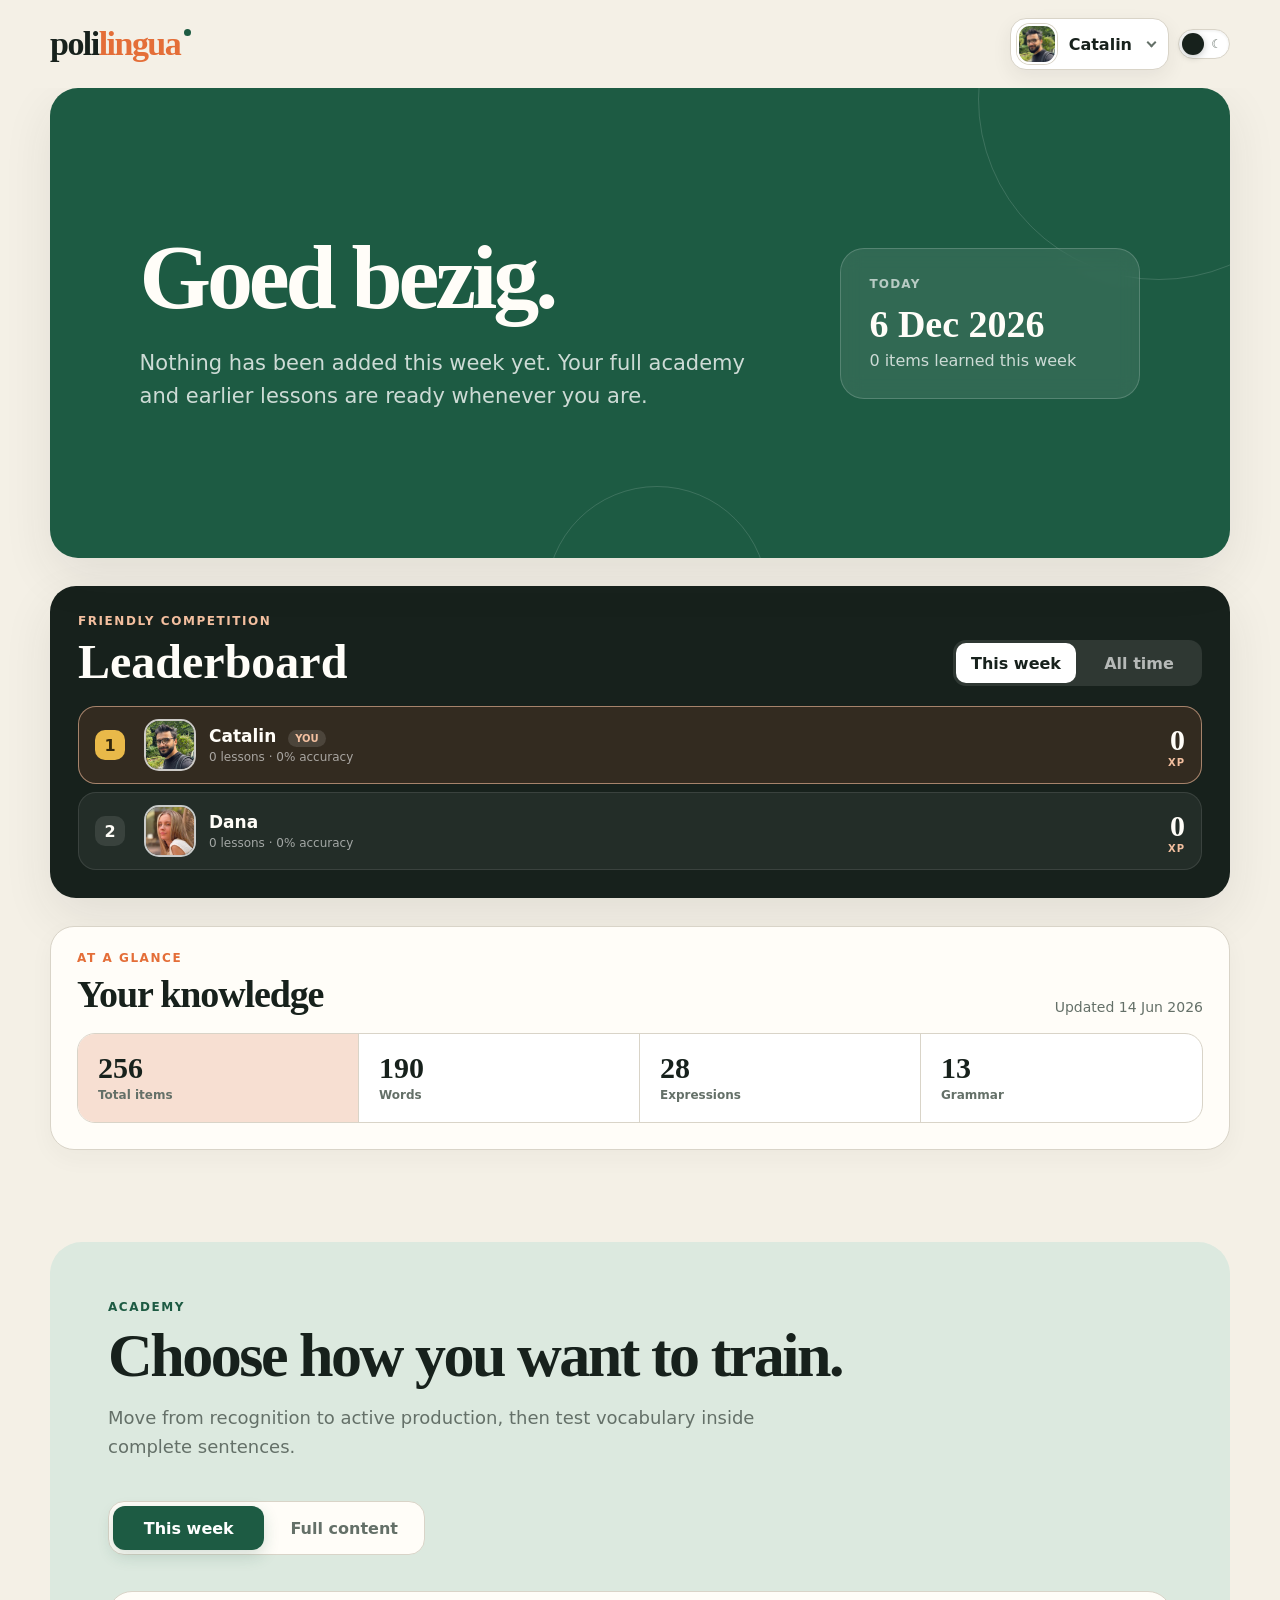
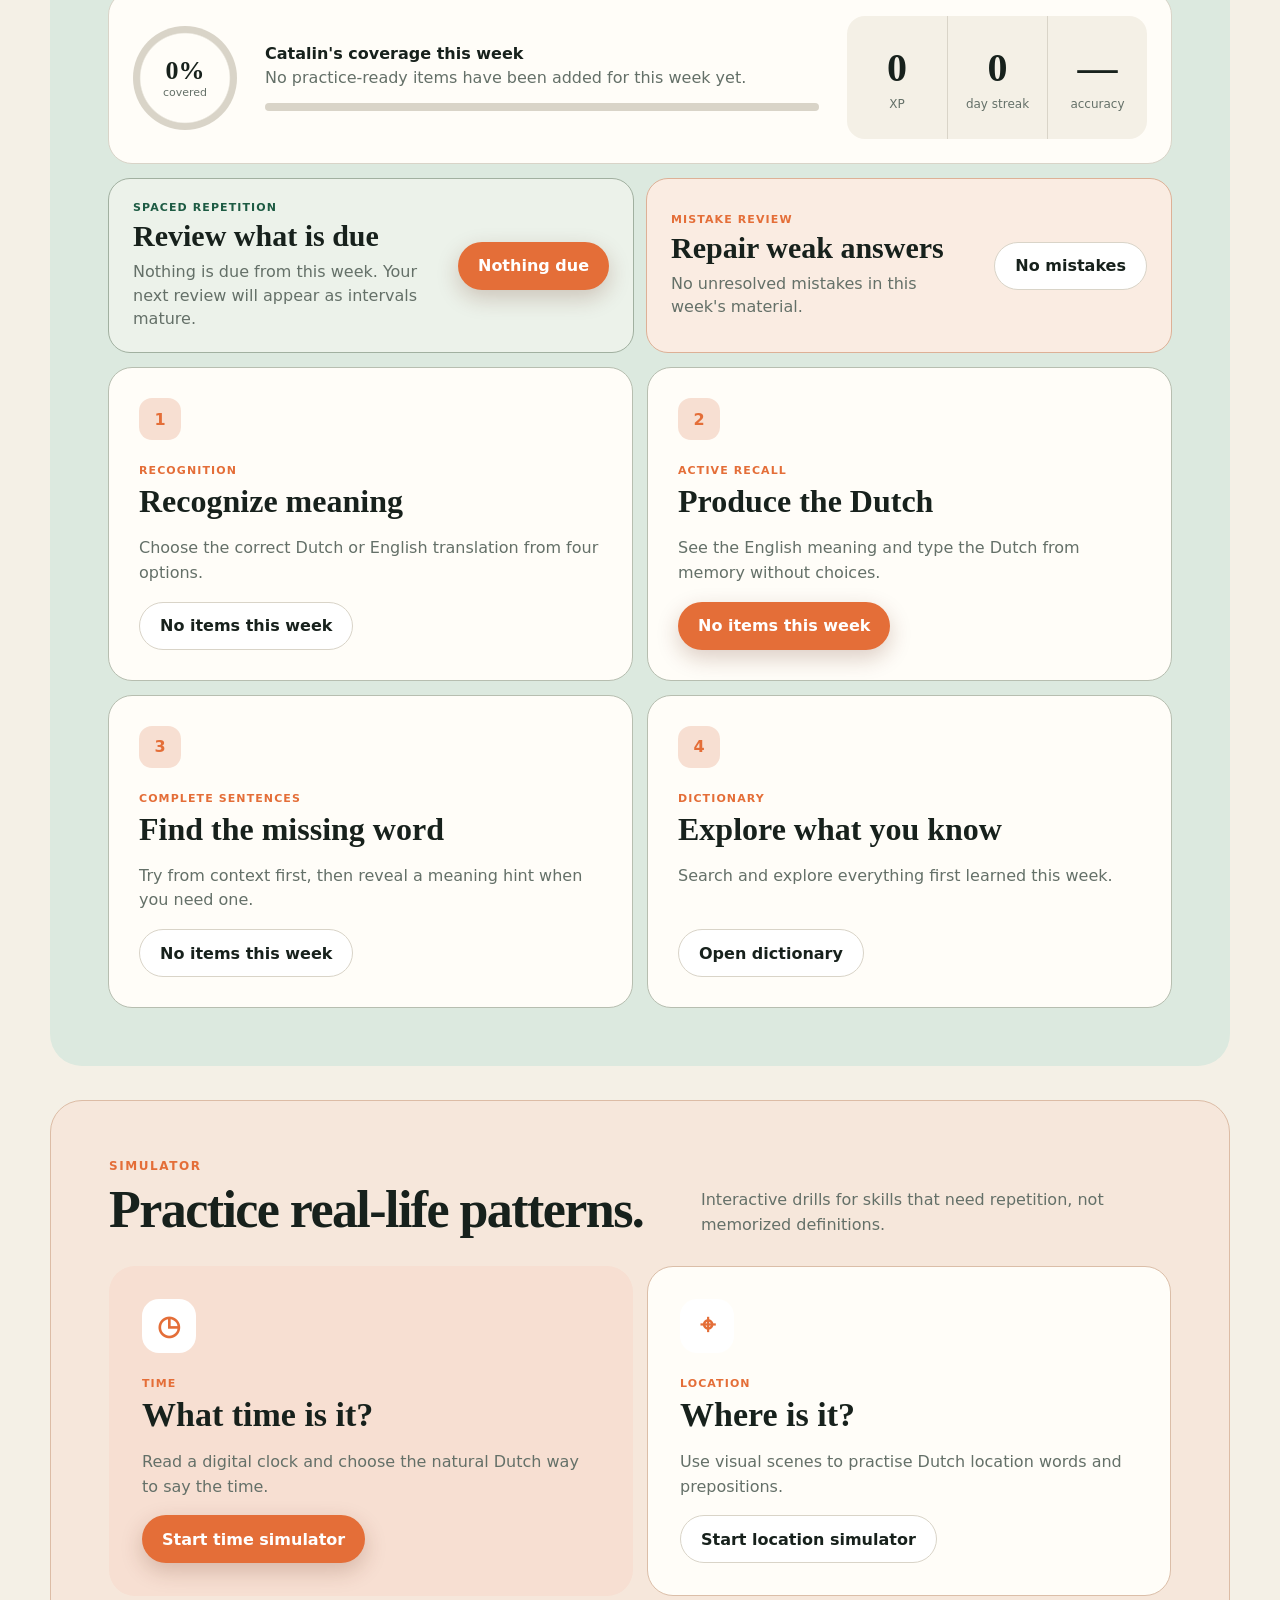
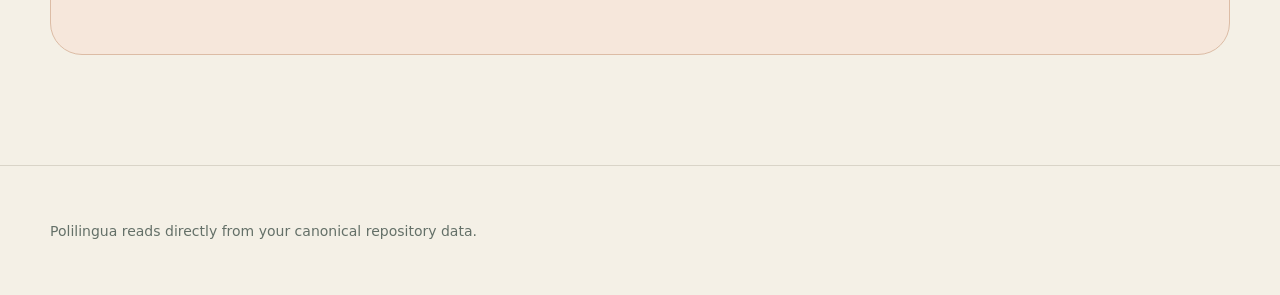
==== commit 2c9c25f3: "Add mistake review" ====
--- a/app/index.html
+++ b/app/index.html
@@ -6,8 +6,8 @@
     <meta name="theme-color" content="#f4f0e6">
     <meta name="description" content="Polilingua, a personal Dutch learning academy and memory.">
     <title>Polilingua</title>
-    <link rel="stylesheet" href="./styles/main.css?v=20260615-9">
-    <script type="module" src="./src/app.js?v=20260615-8"></script>
+    <link rel="stylesheet" href="./styles/main.css?v=20260615-10">
+    <script type="module" src="./src/app.js?v=20260615-9"></script>
   </head>
   <body>
     <a class="skip-link" href="#main-content">Skip to content</a>
@@ -114,14 +114,24 @@
           </div>
         </div>
 
-        <article class="review-queue" aria-live="polite">
-          <div>
-            <p class="stage-kicker">Spaced repetition</p>
-            <h3>Review what is due</h3>
-            <p id="review-queue-detail">Building your personal review queue…</p>
-          </div>
-          <button class="primary-button" id="start-review-queue" type="button">Review due items</button>
-        </article>
+        <div class="academy-review-tools">
+          <article class="review-queue" aria-live="polite">
+            <div>
+              <p class="stage-kicker">Spaced repetition</p>
+              <h3>Review what is due</h3>
+              <p id="review-queue-detail">Building your personal review queue…</p>
+            </div>
+            <button class="primary-button" id="start-review-queue" type="button">Review due items</button>
+          </article>
+          <article class="review-queue mistake-queue" aria-live="polite">
+            <div>
+              <p class="stage-kicker">Mistake review</p>
+              <h3>Repair weak answers</h3>
+              <p id="mistake-queue-detail">Checking your unresolved mistakes…</p>
+            </div>
+            <button class="secondary-button" id="start-mistake-review" type="button">Review mistakes</button>
+          </article>
+        </div>
 
         <div class="academy-grid">
           <article class="academy-stage">
--- a/app/styles/main.css
+++ b/app/styles/main.css
@@ -332,11 +332,14 @@
 .academy-scope { width: fit-content; display: grid; grid-template-columns: repeat(2, 1fr); gap: 4px; margin-top: 22px; padding: 4px; border: 1px solid var(--line); border-radius: 16px; background: var(--surface); }
 .academy-scope button { min-height: 44px; padding: 0 22px; border: 0; border-radius: 12px; background: transparent; color: var(--muted); font-weight: 800; cursor: pointer; }
 .academy-scope button[aria-pressed="true"] { background: #1d5b43; color: #fff; box-shadow: 0 6px 16px rgba(29,91,67,.18); }
-.review-queue { margin-top: 14px; padding: 22px 24px; display: flex; align-items: center; justify-content: space-between; gap: 24px; border: 1px solid color-mix(in srgb, var(--green) 30%, var(--line)); border-radius: 22px; background: color-mix(in srgb, var(--green-soft) 55%, var(--surface)); }
+.academy-review-tools { display: grid; grid-template-columns: repeat(2, minmax(0, 1fr)); gap: 12px; margin-top: 14px; }
+.review-queue { padding: 22px 24px; display: flex; align-items: center; justify-content: space-between; gap: 24px; border: 1px solid color-mix(in srgb, var(--green) 30%, var(--line)); border-radius: 22px; background: color-mix(in srgb, var(--green-soft) 55%, var(--surface)); }
 .review-queue .stage-kicker { margin: 0 0 5px; color: var(--green); }
 .review-queue h3 { margin: 0; font: 700 30px Georgia, serif; }
 .review-queue p:last-child { margin: 7px 0 0; color: var(--muted); line-height: 1.45; }
 .review-queue button { flex: 0 0 auto; }
+.mistake-queue { border-color: color-mix(in srgb, var(--orange) 35%, var(--line)); background: color-mix(in srgb, var(--orange-soft) 58%, var(--surface)); }
+.mistake-queue .stage-kicker { color: var(--orange); }
 .academy-grid { display: grid; grid-template-columns: repeat(2, 1fr); gap: 14px; margin-top: 14px; }
 .academy-stage { position: relative; min-height: 310px; padding: 30px; display: flex; flex-direction: column; align-items: flex-start; border: 1px solid color-mix(in srgb, var(--green) 18%, var(--line)); border-radius: 24px; background: var(--surface); }
 .stage-number { width: 42px; height: 42px; display: grid; place-items: center; border-radius: 13px; background: var(--orange-soft); color: var(--orange); font-weight: 800; }
@@ -679,11 +682,12 @@
   .academy-header > div > p:not(.eyebrow), .simulator-heading > p { display: none; }
   .academy-scope { width: 100%; }
   .academy-scope button { padding-inline: 10px; }
-  .review-queue { margin-top: 8px; padding: 12px; display: grid; grid-template-columns: minmax(0, 1fr) auto; align-items: center; gap: 10px; border-radius: 18px; }
+  .academy-review-tools { grid-template-columns: repeat(2, minmax(0, 1fr)); gap: 7px; margin-top: 8px; }
+  .review-queue { min-width: 0; padding: 11px; display: flex; align-items: stretch; flex-direction: column; gap: 7px; border-radius: 18px; }
   .review-queue .stage-kicker { display: none; }
-  .review-queue h3 { font-size: 22px; }
-  .review-queue p:last-child { margin-top: 4px; font-size: 11px; line-height: 1.25; }
-  .review-queue button { width: auto; max-width: 126px; min-height: 44px; padding: 7px 10px; font-size: 11px; }
+  .review-queue h3 { font-size: 19px; line-height: 1.05; }
+  .review-queue p:last-child { margin-top: 4px; display: -webkit-box; overflow: hidden; -webkit-box-orient: vertical; -webkit-line-clamp: 2; font-size: 10px; line-height: 1.25; }
+  .review-queue button { width: 100%; min-height: 42px; margin-top: auto; padding: 6px; font-size: 10px; }
   .coverage-panel { grid-template-columns: 72px 1fr; gap: 12px; margin-top: 12px; padding: 12px; text-align: left; border-radius: 18px; }
   .coverage-ring { width: 72px; height: 72px; margin: 0; }
   .coverage-ring strong { font-size: 21px; }
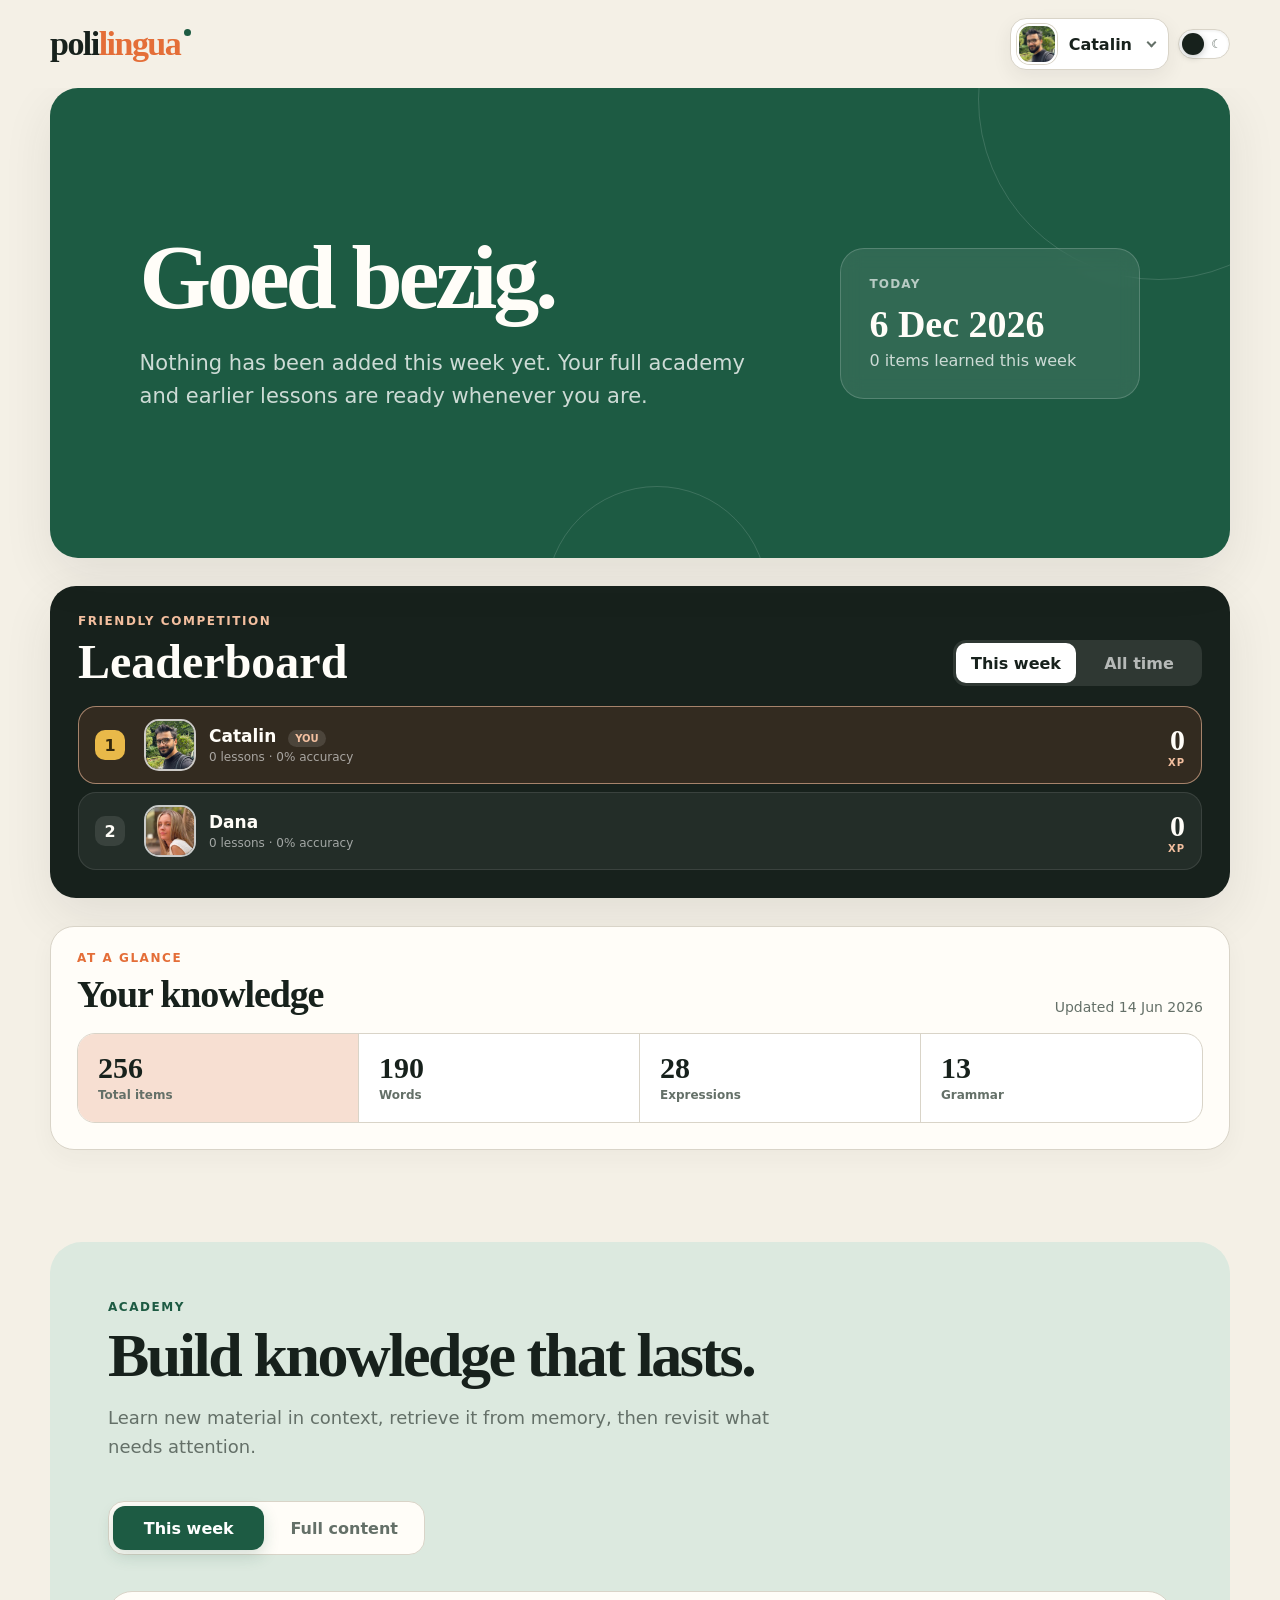
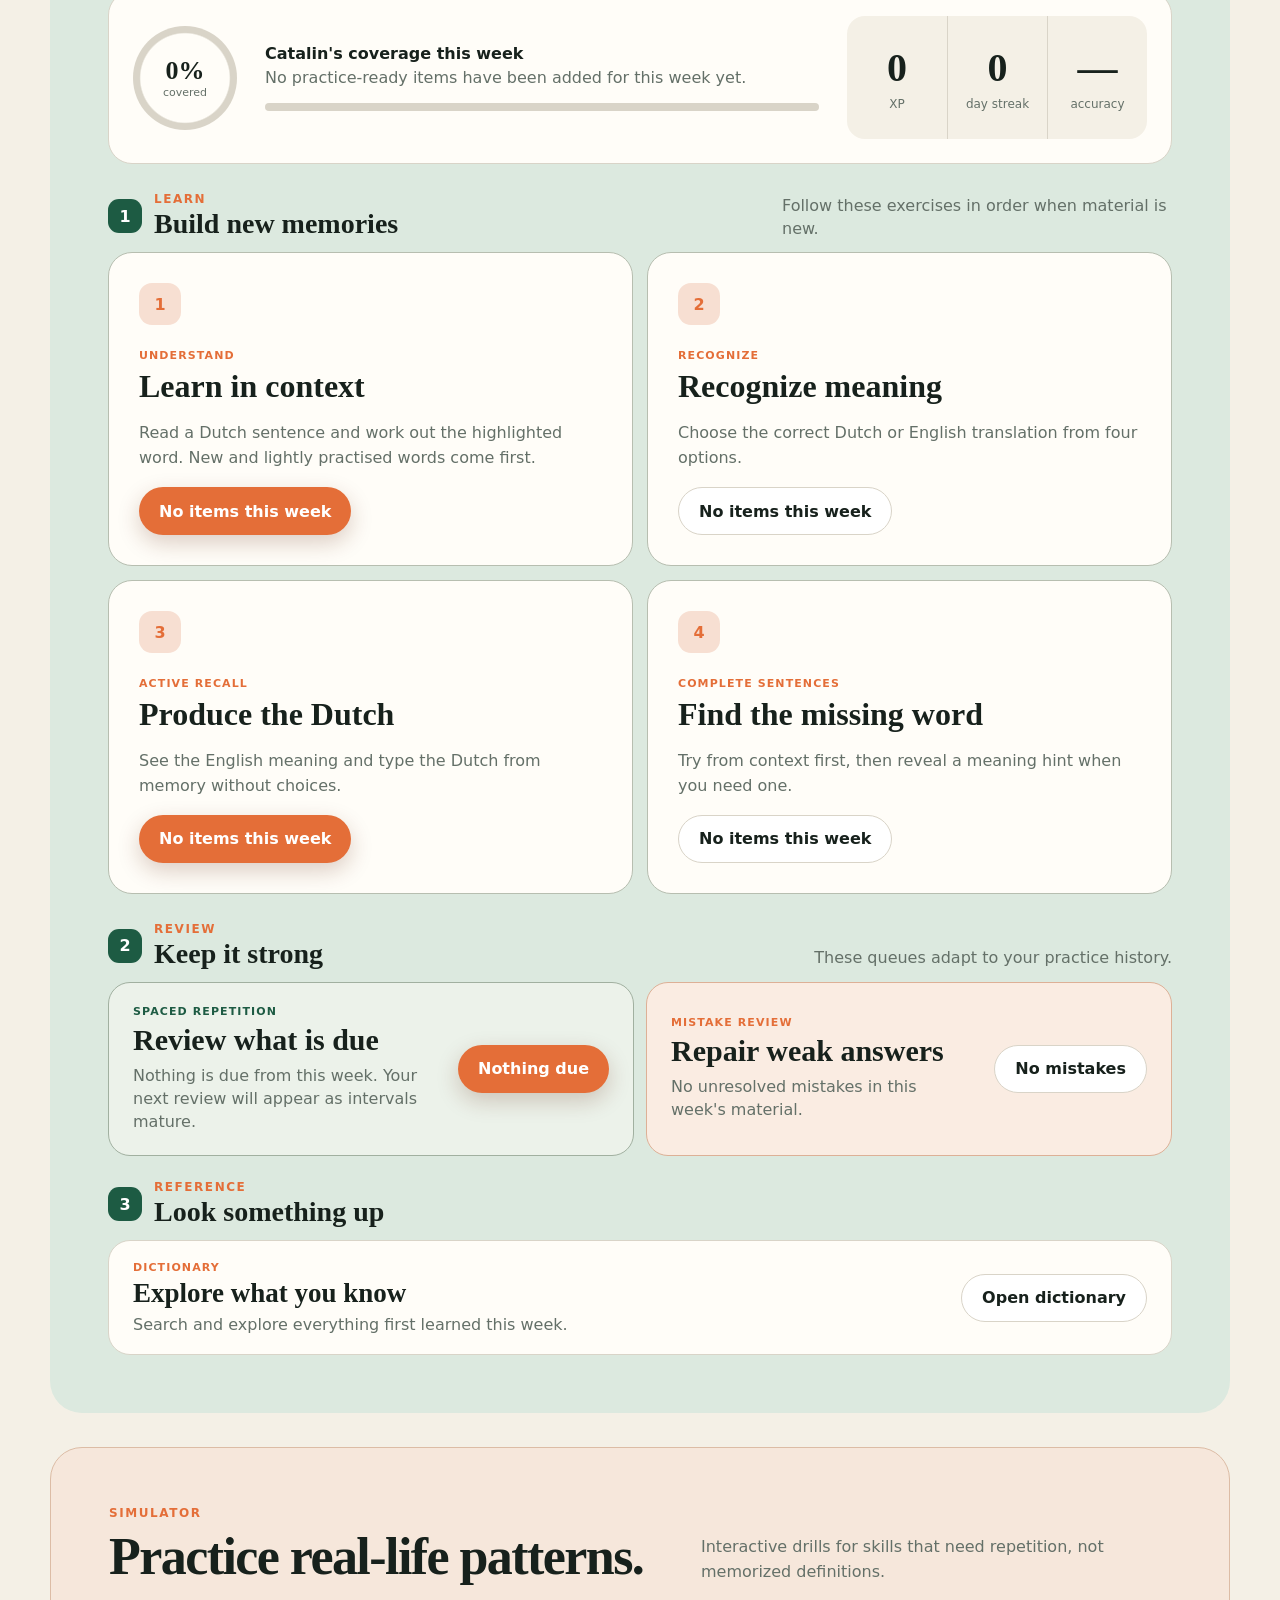
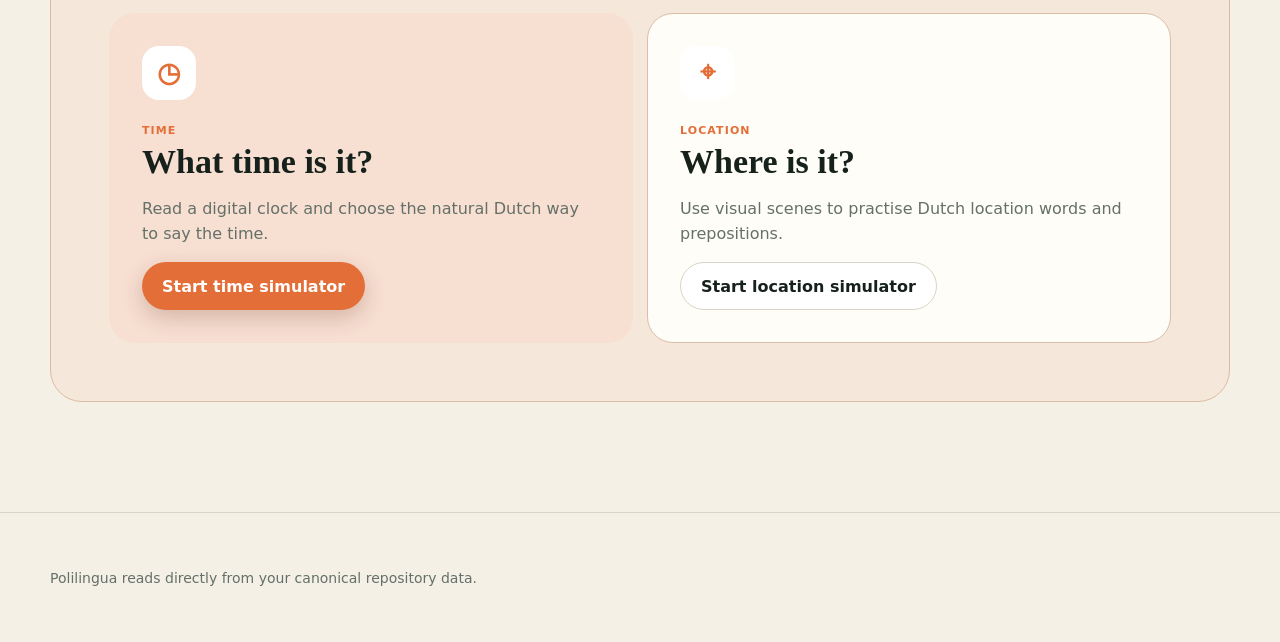
==== commit f4dcf2dd: "Add contextual learning flow" ====
--- a/app/index.html
+++ b/app/index.html
@@ -6,8 +6,8 @@
     <meta name="theme-color" content="#f4f0e6">
     <meta name="description" content="Polilingua, a personal Dutch learning academy and memory.">
     <title>Polilingua</title>
-    <link rel="stylesheet" href="./styles/main.css?v=20260615-10">
-    <script type="module" src="./src/app.js?v=20260615-9"></script>
+    <link rel="stylesheet" href="./styles/main.css?v=20260615-13">
+    <script type="module" src="./src/app.js?v=20260615-10"></script>
   </head>
   <body>
     <a class="skip-link" href="#main-content">Skip to content</a>
@@ -87,8 +87,8 @@
         <div class="academy-header">
           <div>
             <p class="eyebrow">Academy</p>
-            <h2 id="practice-title">Choose how you want to train.</h2>
-            <p>Move from recognition to active production, then test vocabulary inside complete sentences.</p>
+            <h2 id="practice-title">Build knowledge that lasts.</h2>
+            <p>Learn new material in context, retrieve it from memory, then revisit what needs attention.</p>
           </div>
         </div>
 
@@ -114,6 +114,45 @@
           </div>
         </div>
 
+        <div class="academy-group-heading">
+          <div><span>1</span><div><p class="eyebrow">Learn</p><h3>Build new memories</h3></div></div>
+          <p>Follow these exercises in order when material is new.</p>
+        </div>
+        <div class="academy-grid">
+          <article class="academy-stage">
+            <span class="stage-number">1</span>
+            <p class="stage-kicker">Understand</p>
+            <h3>Learn in context</h3>
+            <p>Read a Dutch sentence and work out the highlighted word. New and lightly practised words come first.</p>
+            <button class="primary-button academy-start" data-mode="context" type="button">Learn 20 words</button>
+          </article>
+          <article class="academy-stage">
+            <span class="stage-number">2</span>
+            <p class="stage-kicker">Recognize</p>
+            <h3>Recognize meaning</h3>
+            <p>Choose the correct Dutch or English translation from four options.</p>
+            <button class="secondary-button academy-start" data-mode="recognition" type="button">Start 20 questions</button>
+          </article>
+          <article class="academy-stage">
+            <span class="stage-number">3</span>
+            <p class="stage-kicker">Active recall</p>
+            <h3>Produce the Dutch</h3>
+            <p>See the English meaning and type the Dutch from memory without choices.</p>
+            <button class="primary-button academy-start" data-mode="recall" type="button">Start 20 questions</button>
+          </article>
+          <article class="academy-stage">
+            <span class="stage-number">4</span>
+            <p class="stage-kicker">Complete sentences</p>
+            <h3>Find the missing word</h3>
+            <p>Try from context first, then reveal a meaning hint when you need one.</p>
+            <button class="secondary-button academy-start" data-mode="sentences" type="button">Start 20 questions</button>
+          </article>
+        </div>
+
+        <div class="academy-group-heading">
+          <div><span>2</span><div><p class="eyebrow">Review</p><h3>Keep it strong</h3></div></div>
+          <p>These queues adapt to your practice history.</p>
+        </div>
         <div class="academy-review-tools">
           <article class="review-queue" aria-live="polite">
             <div>
@@ -133,36 +172,17 @@
           </article>
         </div>
 
-        <div class="academy-grid">
-          <article class="academy-stage">
-            <span class="stage-number">1</span>
-            <p class="stage-kicker">Recognition</p>
-            <h3>Recognize meaning</h3>
-            <p>Choose the correct Dutch or English translation from four options.</p>
-            <button class="secondary-button academy-start" data-mode="recognition" type="button">Start 20 questions</button>
-          </article>
-          <article class="academy-stage">
-            <span class="stage-number">2</span>
-            <p class="stage-kicker">Active recall</p>
-            <h3>Produce the Dutch</h3>
-            <p>See the English meaning and type the Dutch from memory without choices.</p>
-            <button class="primary-button academy-start" data-mode="recall" type="button">Start 20 questions</button>
-          </article>
-          <article class="academy-stage">
-            <span class="stage-number">3</span>
-            <p class="stage-kicker">Complete sentences</p>
-            <h3>Find the missing word</h3>
-            <p>Try from context first, then reveal a meaning hint when you need one.</p>
-            <button class="secondary-button academy-start" data-mode="sentences" type="button">Start 20 questions</button>
-          </article>
-          <article class="academy-stage">
-            <span class="stage-number">4</span>
+        <div class="academy-group-heading academy-group-heading--reference">
+          <div><span>3</span><div><p class="eyebrow">Reference</p><h3>Look something up</h3></div></div>
+        </div>
+        <article class="dictionary-stage">
+          <div>
             <p class="stage-kicker">Dictionary</p>
             <h3>Explore what you know</h3>
             <p id="dictionary-stage-copy">Search and filter everything first learned this week.</p>
-            <button class="secondary-button" id="open-dictionary" type="button">Open dictionary</button>
-          </article>
-        </div>
+          </div>
+          <button class="secondary-button" id="open-dictionary" type="button">Open dictionary</button>
+        </article>
       </section>
 
       <section class="simulator-section" id="simulator" aria-labelledby="simulator-title">
--- a/app/styles/main.css
+++ b/app/styles/main.css
@@ -332,7 +332,14 @@
 .academy-scope { width: fit-content; display: grid; grid-template-columns: repeat(2, 1fr); gap: 4px; margin-top: 22px; padding: 4px; border: 1px solid var(--line); border-radius: 16px; background: var(--surface); }
 .academy-scope button { min-height: 44px; padding: 0 22px; border: 0; border-radius: 12px; background: transparent; color: var(--muted); font-weight: 800; cursor: pointer; }
 .academy-scope button[aria-pressed="true"] { background: #1d5b43; color: #fff; box-shadow: 0 6px 16px rgba(29,91,67,.18); }
-.academy-review-tools { display: grid; grid-template-columns: repeat(2, minmax(0, 1fr)); gap: 12px; margin-top: 14px; }
+.academy-group-heading { margin-top: 28px; display: flex; align-items: end; justify-content: space-between; gap: 24px; }
+.academy-group-heading > div { display: flex; align-items: center; gap: 12px; }
+.academy-group-heading > div > span { width: 34px; height: 34px; display: grid; place-items: center; border-radius: 11px; background: var(--green); color: #fff; font-weight: 850; }
+.academy-group-heading .eyebrow { margin: 0 0 2px; }
+.academy-group-heading h3 { margin: 0; font: 700 28px Georgia, serif; }
+.academy-group-heading > p { max-width: 390px; margin: 0; color: var(--muted); line-height: 1.45; }
+.academy-group-heading--reference { margin-top: 24px; }
+.academy-review-tools { display: grid; grid-template-columns: repeat(2, minmax(0, 1fr)); gap: 12px; margin-top: 12px; }
 .review-queue { padding: 22px 24px; display: flex; align-items: center; justify-content: space-between; gap: 24px; border: 1px solid color-mix(in srgb, var(--green) 30%, var(--line)); border-radius: 22px; background: color-mix(in srgb, var(--green-soft) 55%, var(--surface)); }
 .review-queue .stage-kicker { margin: 0 0 5px; color: var(--green); }
 .review-queue h3 { margin: 0; font: 700 30px Georgia, serif; }
@@ -340,13 +347,18 @@
 .review-queue button { flex: 0 0 auto; }
 .mistake-queue { border-color: color-mix(in srgb, var(--orange) 35%, var(--line)); background: color-mix(in srgb, var(--orange-soft) 58%, var(--surface)); }
 .mistake-queue .stage-kicker { color: var(--orange); }
-.academy-grid { display: grid; grid-template-columns: repeat(2, 1fr); gap: 14px; margin-top: 14px; }
+.academy-grid { display: grid; grid-template-columns: repeat(2, 1fr); gap: 14px; margin-top: 12px; }
 .academy-stage { position: relative; min-height: 310px; padding: 30px; display: flex; flex-direction: column; align-items: flex-start; border: 1px solid color-mix(in srgb, var(--green) 18%, var(--line)); border-radius: 24px; background: var(--surface); }
 .stage-number { width: 42px; height: 42px; display: grid; place-items: center; border-radius: 13px; background: var(--orange-soft); color: var(--orange); font-weight: 800; }
 .stage-kicker { margin: 24px 0 6px; color: var(--orange); font-size: 11px; font-weight: 800; letter-spacing: .1em; text-transform: uppercase; }
 .academy-stage h3 { margin: 0; font: 700 32px Georgia, serif; }
 .academy-stage > p:not(.stage-kicker) { color: var(--muted); line-height: 1.55; }
 .academy-stage button { margin-top: auto; }
+.dictionary-stage { margin-top: 12px; padding: 20px 24px; display: flex; align-items: center; justify-content: space-between; gap: 24px; border: 1px solid var(--line); border-radius: 22px; background: var(--surface); }
+.dictionary-stage .stage-kicker { margin: 0 0 4px; }
+.dictionary-stage h3 { margin: 0; font: 700 27px Georgia, serif; }
+.dictionary-stage p:last-child { margin: 6px 0 0; color: var(--muted); }
+.dictionary-stage button { flex: 0 0 auto; }
 
 .simulator-heading { align-items: end; }
 .simulator-heading > p { max-width: 470px; margin: 0; color: var(--muted); line-height: 1.55; }
@@ -545,6 +557,7 @@
 .lesson-hearts { color: #d94b4b; font-weight: 800; }
 .lesson-main { width: min(760px, calc(100% - 32px)); margin: 0 auto; padding: 54px 0 80px; overflow: visible; }
 .lesson-main h2 { margin: 0; font: 700 clamp(36px, 7vw, 64px)/1.08 Georgia, serif; letter-spacing: -.035em; }
+.lesson-main h2 mark { padding: 0 .08em; border-radius: .16em; background: var(--orange-soft); color: var(--orange); box-decoration-break: clone; -webkit-box-decoration-break: clone; }
 .question-hint { margin: 16px 0 0; color: var(--muted); font-size: 18px; }
 .question-hint > span { display: block; }
 .hint-button { min-height: 34px; margin-top: 10px; padding: 0 14px; border: 1px solid var(--line); border-radius: 999px; background: var(--surface); color: var(--green); font-weight: 800; cursor: pointer; }
@@ -682,7 +695,14 @@
   .academy-header > div > p:not(.eyebrow), .simulator-heading > p { display: none; }
   .academy-scope { width: 100%; }
   .academy-scope button { padding-inline: 10px; }
-  .academy-review-tools { grid-template-columns: repeat(2, minmax(0, 1fr)); gap: 7px; margin-top: 8px; }
+  .academy-group-heading { margin-top: 14px; align-items: center; }
+  .academy-group-heading > div { gap: 8px; }
+  .academy-group-heading > div > span { width: 28px; height: 28px; border-radius: 9px; font-size: 12px; }
+  .academy-group-heading .eyebrow { display: none; }
+  .academy-group-heading h3 { font-size: 22px; }
+  .academy-group-heading > p { display: none; }
+  .academy-group-heading--reference { margin-top: 14px; }
+  .academy-review-tools { grid-template-columns: repeat(2, minmax(0, 1fr)); gap: 7px; margin-top: 7px; }
   .review-queue { min-width: 0; padding: 11px; display: flex; align-items: stretch; flex-direction: column; gap: 7px; border-radius: 18px; }
   .review-queue .stage-kicker { display: none; }
   .review-queue h3 { font-size: 19px; line-height: 1.05; }
@@ -705,6 +725,10 @@
   .academy-stage h3 { font-size: 22px; line-height: 1.05; }
   .academy-stage > p:not(.stage-kicker) { display: none; }
   .academy-stage button { width: 100%; min-height: 42px; padding: 8px; font-size: 11px; }
+  .dictionary-stage { margin-top: 7px; padding: 12px; border-radius: 18px; }
+  .dictionary-stage .stage-kicker, .dictionary-stage p:last-child { display: none; }
+  .dictionary-stage h3 { font-size: 21px; }
+  .dictionary-stage button { min-height: 42px; padding: 8px 12px; font-size: 11px; }
   .simulator-heading { align-items: start; }
   .simulator-grid { grid-template-columns: 1fr; }
   .simulator-card { min-height: 154px; padding: 16px; display: grid; grid-template-columns: 42px 1fr; grid-template-rows: auto auto 1fr; column-gap: 12px; border-radius: 18px; }
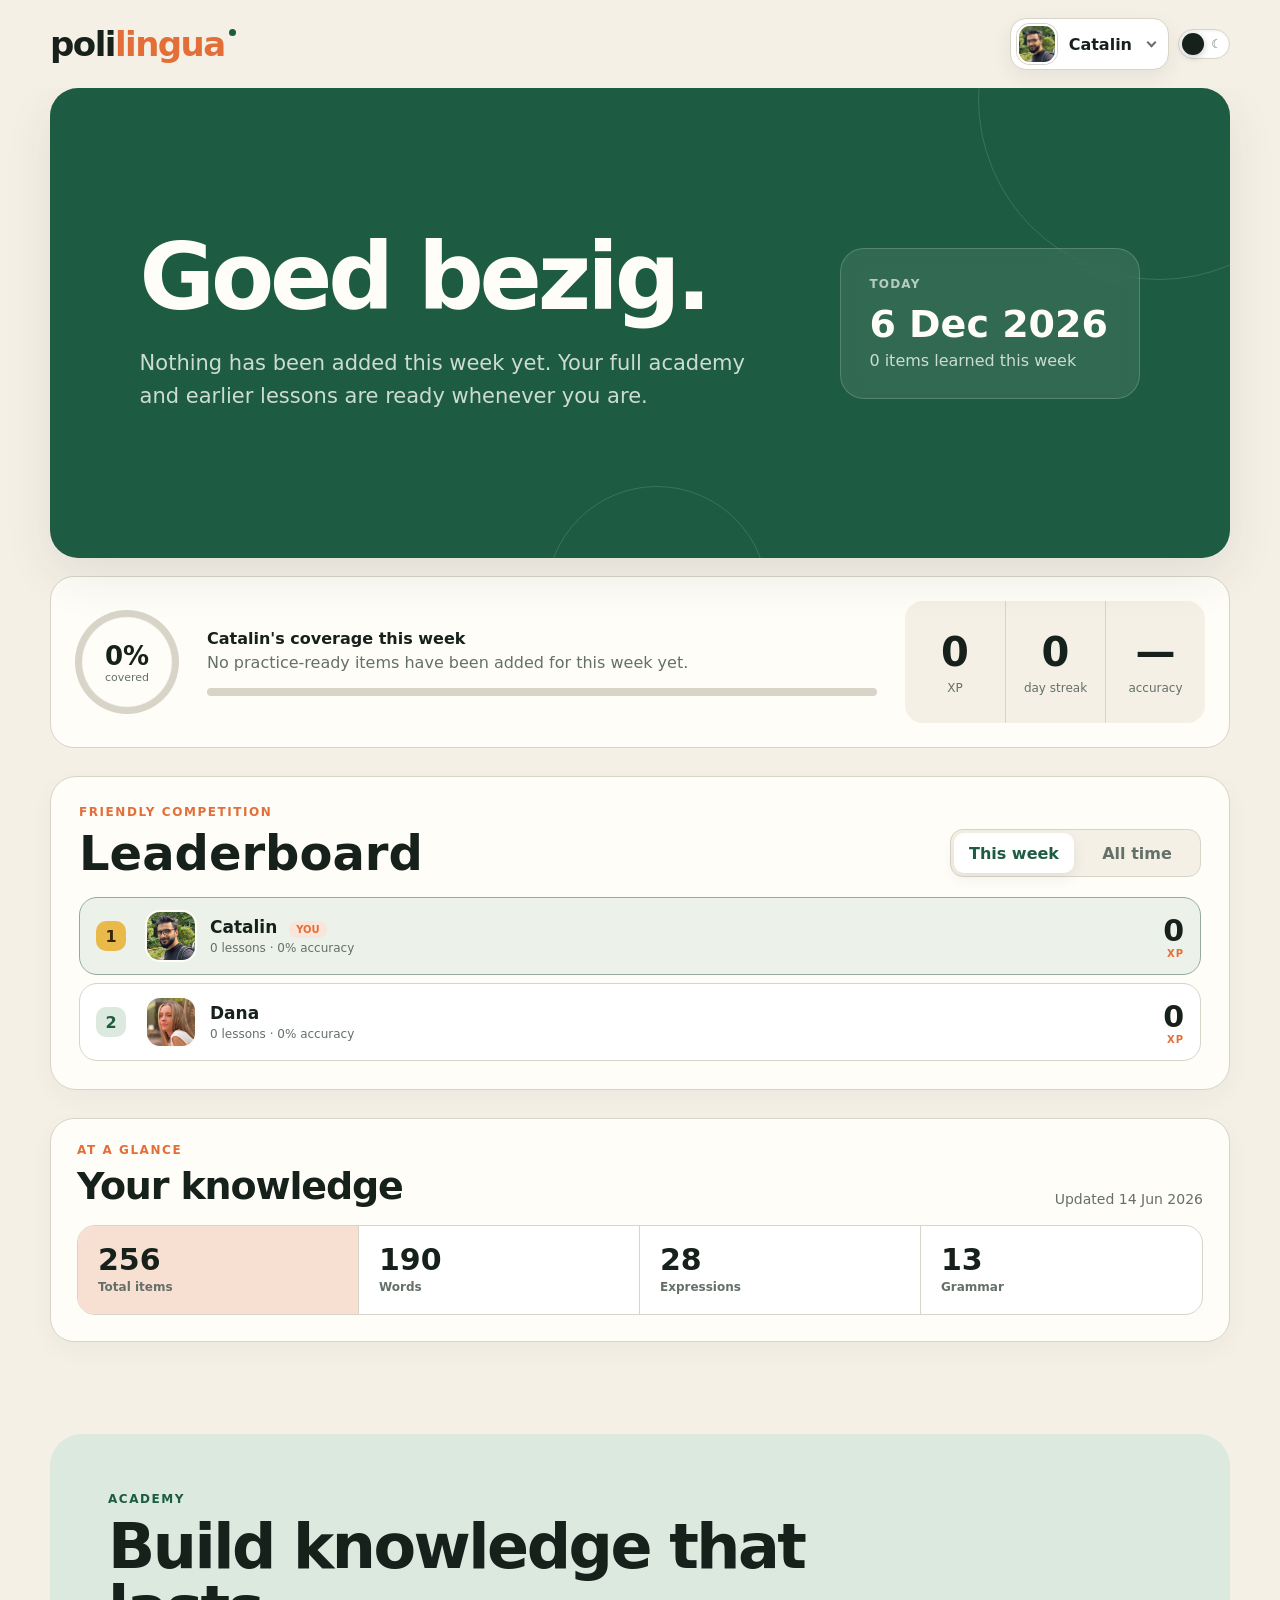
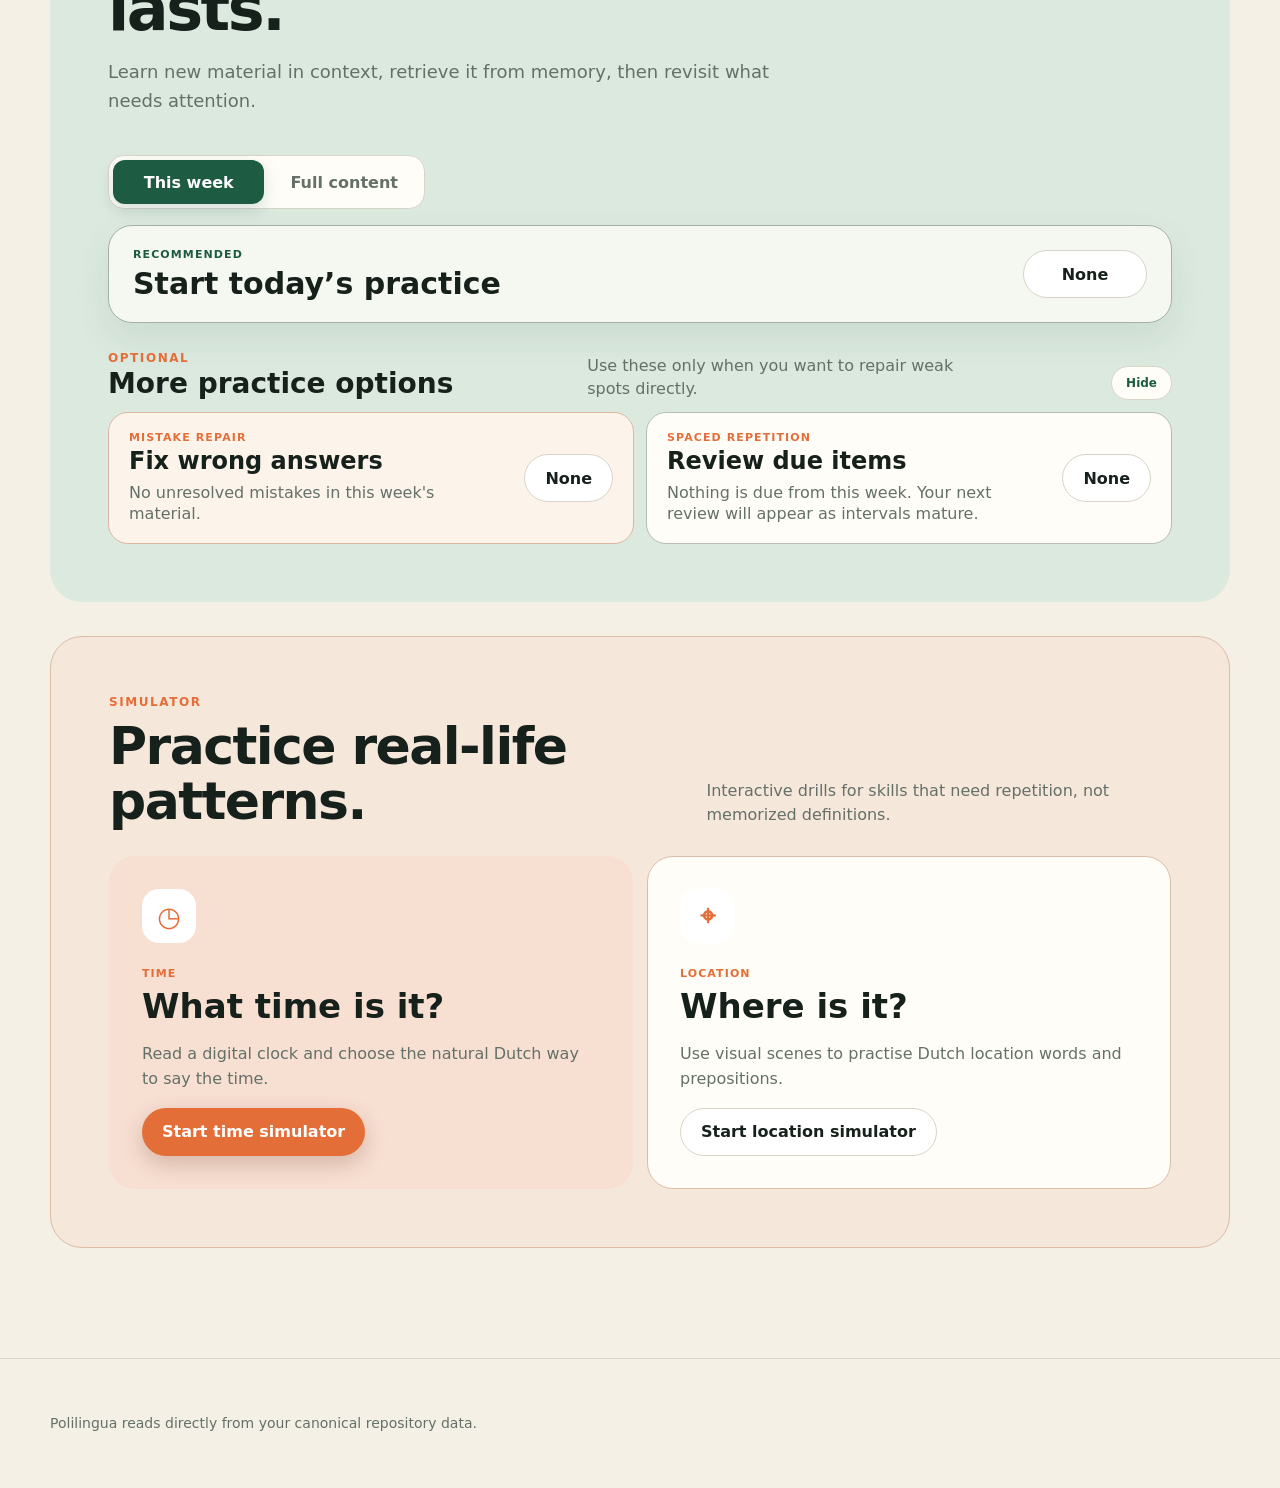
==== commit 18c26e8d: "redesign" ====
--- a/app/index.html
+++ b/app/index.html
@@ -6,8 +6,8 @@
     <meta name="theme-color" content="#f4f0e6">
     <meta name="description" content="Polilingua, a personal Dutch learning academy and memory.">
     <title>Polilingua</title>
-    <link rel="stylesheet" href="./styles/main.css?v=20260615-13">
-    <script type="module" src="./src/app.js?v=20260615-10"></script>
+    <link rel="stylesheet" href="./styles/main.css?v=20260618-21">
+    <script type="module" src="./src/app.js?v=20260618-20"></script>
   </head>
   <body>
     <a class="skip-link" href="#main-content">Skip to content</a>
@@ -58,45 +58,7 @@
         </div>
       </section>
 
-      <section class="leaderboard-section" aria-labelledby="leaderboard-title">
-        <div class="leaderboard-header">
-          <div>
-            <p class="eyebrow">Friendly competition</p>
-            <h2 id="leaderboard-title">Leaderboard</h2>
-          </div>
-          <div class="leaderboard-scope" aria-label="Leaderboard period">
-            <button type="button" data-leaderboard-scope="week" aria-pressed="true">This week</button>
-            <button type="button" data-leaderboard-scope="all" aria-pressed="false">All time</button>
-          </div>
-        </div>
-        <div class="leaderboard-list" id="leaderboard-list" aria-live="polite"></div>
-      </section>
-
-      <section class="stats-section" aria-labelledby="stats-title">
-        <div class="section-heading">
-          <div>
-            <p class="eyebrow">At a glance</p>
-            <h2 id="stats-title">Your knowledge</h2>
-          </div>
-          <span class="updated-label" id="updated-label"></span>
-        </div>
-        <div class="stats-grid" id="stats-grid" aria-live="polite"></div>
-      </section>
-
-      <section class="practice-section" id="practice" aria-labelledby="practice-title">
-        <div class="academy-header">
-          <div>
-            <p class="eyebrow">Academy</p>
-            <h2 id="practice-title">Build knowledge that lasts.</h2>
-            <p>Learn new material in context, retrieve it from memory, then revisit what needs attention.</p>
-          </div>
-        </div>
-
-        <div class="academy-scope" aria-label="Academy content scope">
-          <button type="button" data-scope="week" aria-pressed="true">This week</button>
-          <button type="button" data-scope="all" aria-pressed="false">Full content</button>
-        </div>
-
+      <section class="home-coverage" aria-label="Academy coverage">
         <div class="coverage-panel">
           <div class="coverage-ring" id="coverage-ring" style="--coverage: 0">
             <strong id="coverage-percent">0%</strong>
@@ -113,76 +75,79 @@
             <div><strong id="practice-accuracy">—</strong><span>accuracy</span></div>
           </div>
         </div>
-
-        <div class="academy-group-heading">
-          <div><span>1</span><div><p class="eyebrow">Learn</p><h3>Build new memories</h3></div></div>
-          <p>Follow these exercises in order when material is new.</p>
-        </div>
-        <div class="academy-grid">
-          <article class="academy-stage">
-            <span class="stage-number">1</span>
-            <p class="stage-kicker">Understand</p>
-            <h3>Learn in context</h3>
-            <p>Read a Dutch sentence and work out the highlighted word. New and lightly practised words come first.</p>
-            <button class="primary-button academy-start" data-mode="context" type="button">Learn 20 words</button>
-          </article>
-          <article class="academy-stage">
-            <span class="stage-number">2</span>
-            <p class="stage-kicker">Recognize</p>
-            <h3>Recognize meaning</h3>
-            <p>Choose the correct Dutch or English translation from four options.</p>
-            <button class="secondary-button academy-start" data-mode="recognition" type="button">Start 20 questions</button>
-          </article>
-          <article class="academy-stage">
-            <span class="stage-number">3</span>
-            <p class="stage-kicker">Active recall</p>
-            <h3>Produce the Dutch</h3>
-            <p>See the English meaning and type the Dutch from memory without choices.</p>
-            <button class="primary-button academy-start" data-mode="recall" type="button">Start 20 questions</button>
-          </article>
-          <article class="academy-stage">
-            <span class="stage-number">4</span>
-            <p class="stage-kicker">Complete sentences</p>
-            <h3>Find the missing word</h3>
-            <p>Try from context first, then reveal a meaning hint when you need one.</p>
-            <button class="secondary-button academy-start" data-mode="sentences" type="button">Start 20 questions</button>
-          </article>
-        </div>
-
-        <div class="academy-group-heading">
-          <div><span>2</span><div><p class="eyebrow">Review</p><h3>Keep it strong</h3></div></div>
-          <p>These queues adapt to your practice history.</p>
-        </div>
-        <div class="academy-review-tools">
-          <article class="review-queue" aria-live="polite">
-            <div>
-              <p class="stage-kicker">Spaced repetition</p>
-              <h3>Review what is due</h3>
-              <p id="review-queue-detail">Building your personal review queue…</p>
-            </div>
-            <button class="primary-button" id="start-review-queue" type="button">Review due items</button>
-          </article>
-          <article class="review-queue mistake-queue" aria-live="polite">
-            <div>
-              <p class="stage-kicker">Mistake review</p>
-              <h3>Repair weak answers</h3>
-              <p id="mistake-queue-detail">Checking your unresolved mistakes…</p>
-            </div>
-            <button class="secondary-button" id="start-mistake-review" type="button">Review mistakes</button>
-          </article>
-        </div>
-
-        <div class="academy-group-heading academy-group-heading--reference">
-          <div><span>3</span><div><p class="eyebrow">Reference</p><h3>Look something up</h3></div></div>
-        </div>
-        <article class="dictionary-stage">
-          <div>
-            <p class="stage-kicker">Dictionary</p>
-            <h3>Explore what you know</h3>
-            <p id="dictionary-stage-copy">Search and filter everything first learned this week.</p>
-          </div>
-          <button class="secondary-button" id="open-dictionary" type="button">Open dictionary</button>
+      </section>
+
+      <section class="leaderboard-section" aria-labelledby="leaderboard-title">
+        <div class="leaderboard-header">
+          <div>
+            <p class="eyebrow">Friendly competition</p>
+            <h2 id="leaderboard-title">Leaderboard</h2>
+          </div>
+          <div class="leaderboard-scope" aria-label="Leaderboard period">
+            <button type="button" data-leaderboard-scope="week" aria-pressed="true">This week</button>
+            <button type="button" data-leaderboard-scope="all" aria-pressed="false">All time</button>
+          </div>
+        </div>
+        <div class="leaderboard-list" id="leaderboard-list" aria-live="polite"></div>
+      </section>
+
+      <section class="stats-section" aria-labelledby="stats-title">
+        <div class="section-heading">
+          <div>
+            <p class="eyebrow">At a glance</p>
+            <h2 id="stats-title">Your knowledge</h2>
+          </div>
+          <span class="updated-label" id="updated-label"></span>
+        </div>
+        <div class="stats-grid" id="stats-grid" aria-live="polite"></div>
+      </section>
+
+      <section class="practice-section" id="practice" aria-labelledby="practice-title">
+        <div class="academy-header">
+          <div>
+            <p class="eyebrow">Academy</p>
+            <h2 id="practice-title">Build knowledge that lasts.</h2>
+            <p>Learn new material in context, retrieve it from memory, then revisit what needs attention.</p>
+          </div>
+        </div>
+
+        <div class="academy-scope" aria-label="Academy content scope">
+          <button type="button" data-scope="week" aria-pressed="true">This week</button>
+          <button type="button" data-scope="all" aria-pressed="false">Full content</button>
+        </div>
+
+        <article class="guided-lesson-card">
+          <div>
+            <p class="stage-kicker">Recommended</p>
+            <h3>Start today’s practice</h3>
+          </div>
+          <button class="primary-button academy-start" data-mode="daily" type="button">Start practice</button>
         </article>
+
+        <details class="targeted-practice" open>
+          <summary class="academy-group-heading">
+            <div><div><p class="eyebrow">Optional</p><h3>More practice options</h3></div></div>
+            <p>Use these only when you want to repair weak spots directly.</p>
+          </summary>
+          <div class="targeted-grid">
+            <article class="practice-option practice-option--primary" aria-live="polite">
+              <div>
+                <p class="stage-kicker">Mistake repair</p>
+                <h3>Fix wrong answers</h3>
+                <p id="mistake-queue-detail">Checking your unresolved mistakes…</p>
+              </div>
+              <button class="secondary-button" id="start-mistake-review" type="button">Start</button>
+            </article>
+            <article class="practice-option" aria-live="polite">
+              <div>
+                <p class="stage-kicker">Spaced repetition</p>
+                <h3>Review due items</h3>
+                <p id="review-queue-detail">Building your personal review queue…</p>
+              </div>
+              <button class="secondary-button" id="start-review-queue" type="button">Start</button>
+            </article>
+          </div>
+        </details>
       </section>
 
       <section class="simulator-section" id="simulator" aria-labelledby="simulator-title">
@@ -252,16 +217,16 @@
           <button class="lesson-close" id="dictionary-close" type="button" aria-label="Close dictionary">×</button>
           <div>
             <p class="eyebrow" id="dictionary-scope-label">This week</p>
-            <h2 id="dictionary-title">Dictionary</h2>
-          </div>
-          <span id="result-count" class="result-count"></span>
+            <h2 id="dictionary-title">Find words<br>fast.</h2>
+          </div>
+          <span id="result-count" class="result-count visually-hidden"></span>
         </header>
         <main class="dictionary-main">
           <form class="search-panel" id="search-form" role="search">
             <label class="search-field">
               <span class="visually-hidden">Search learned Dutch</span>
               <span class="search-icon" aria-hidden="true">⌕</span>
-              <input id="search-input" type="search" autocomplete="off" placeholder="Search Dutch, English, category or tag…">
+              <input id="search-input" type="search" autocomplete="off" placeholder="Search Dutch or English…">
             </label>
             <div class="filters" aria-label="Filter learned items">
               <label>
@@ -273,13 +238,15 @@
                 <select id="week-filter"><option value="all">All weeks</option></select>
               </label>
             </div>
+            <div class="active-filter" id="active-filter" hidden>
+              <span id="active-filter-label"></span>
+              <button type="button" id="clear-filters">Clear filters</button>
+            </div>
           </form>
-          <div class="active-filter" id="active-filter" hidden>
-            <span id="active-filter-label"></span>
-            <button type="button" id="clear-filters">Clear filters</button>
-          </div>
-          <div class="item-grid" id="item-grid" aria-live="polite"></div>
-          <button class="secondary-button load-more" id="load-more" type="button" hidden>Show more</button>
+          <section class="dictionary-results" aria-label="Dictionary results">
+            <div class="item-grid" id="item-grid" aria-live="polite"></div>
+            <button class="secondary-button load-more" id="load-more" type="button" hidden>Show more</button>
+          </section>
         </main>
       </div>
     </dialog>
--- a/app/styles/main.css
+++ b/app/styles/main.css
@@ -1,4 +1,5 @@
 :root {
+  --font-main: Inter, ui-sans-serif, system-ui, -apple-system, BlinkMacSystemFont, "Segoe UI", sans-serif;
   color-scheme: light;
   --paper: #f4f0e6;
   --surface: #fffdf8;
@@ -11,11 +12,12 @@
   --orange: #e46e38;
   --orange-soft: #f7dfd2;
   --yellow: #e9b949;
+  --select-arrow: url("data:image/svg+xml,%3Csvg width='14' height='9' viewBox='0 0 14 9' xmlns='http://www.w3.org/2000/svg'%3E%3Cpath d='M1 1.5 7 7.5l6-6' fill='none' stroke='%2317211c' stroke-width='2' stroke-linecap='round' stroke-linejoin='round'/%3E%3C/svg%3E");
   --shadow: 0 18px 50px rgba(43, 49, 42, 0.09);
   --radius-lg: 28px;
   --radius-md: 18px;
   --radius-sm: 12px;
-  font-family: Inter, ui-sans-serif, system-ui, -apple-system, BlinkMacSystemFont, "Segoe UI", sans-serif;
+  font-family: var(--font-main);
 }
 
 :root[data-theme="dark"] {
@@ -31,6 +33,7 @@
   --orange: #f39a6f;
   --orange-soft: #4b2d22;
   --yellow: #f0ca70;
+  --select-arrow: url("data:image/svg+xml,%3Csvg width='14' height='9' viewBox='0 0 14 9' xmlns='http://www.w3.org/2000/svg'%3E%3Cpath d='M1 1.5 7 7.5l6-6' fill='none' stroke='%23f5f1e8' stroke-width='2' stroke-linecap='round' stroke-linejoin='round'/%3E%3C/svg%3E");
   --shadow: 0 18px 50px rgba(0, 0, 0, 0.22);
 }
 
@@ -71,7 +74,7 @@
 .brand strong {
   position: relative;
   color: var(--ink);
-  font: 700 clamp(27px, 3vw, 34px)/1 Georgia, "Times New Roman", serif;
+  font: 700 clamp(27px, 3vw, 34px)/1 var(--font-main);
   letter-spacing: -.045em;
 }
 .brand strong span { color: var(--orange); }
@@ -195,7 +198,7 @@
 
 main { overflow: hidden; }
 .mobile-tab-bar { display: none; }
-.hero, .leaderboard-section, .stats-section, .practice-section, .simulator-section {
+.hero, .home-coverage, .leaderboard-section, .stats-section, .practice-section, .simulator-section {
   width: min(1180px, calc(100% - 32px));
   margin-inline: auto;
 }
@@ -234,7 +237,7 @@
 .hero h1 {
   margin: 0;
   max-width: 650px;
-  font: 700 clamp(54px, 8vw, 92px)/.95 Georgia, "Times New Roman", serif;
+  font: 700 clamp(54px, 8vw, 92px)/.95 var(--font-main);
   letter-spacing: -.045em;
 }
 .hero-text { max-width: 610px; margin: 26px 0 0; color: rgba(255,255,255,.78); font-size: clamp(17px, 2vw, 21px); line-height: 1.55; }
@@ -260,30 +263,32 @@
   backdrop-filter: blur(10px);
 }
 .week-card-label { display: block; color: rgba(255,255,255,.65); font-size: 12px; font-weight: 800; letter-spacing: .1em; text-transform: uppercase; }
-.week-card strong { display: block; margin: 14px 0 8px; font: 700 38px/1 Georgia, serif; }
+.week-card strong { display: block; margin: 14px 0 8px; font: 700 38px/1 var(--font-main); }
 .week-card > span:last-child { color: rgba(255,255,255,.76); }
 
+.home-coverage { margin-top: 18px; }
+.home-coverage .coverage-panel { margin-top: 0; }
 .stats-section { margin-top: 28px; padding: 24px 26px 26px; border: 1px solid var(--line); border-radius: 24px; background: var(--surface); box-shadow: 0 8px 24px rgba(43,49,42,.04); }
-.leaderboard-section { margin-top: 28px; padding: 28px; border-radius: 26px; background: #17211c; color: #fffdf8; box-shadow: var(--shadow); }
+.leaderboard-section { margin-top: 28px; padding: 28px; border: 1px solid var(--line); border-radius: 26px; background: var(--surface); color: var(--ink); box-shadow: 0 8px 24px rgba(43,49,42,.04); }
 .leaderboard-header { display: flex; justify-content: space-between; align-items: end; gap: 22px; margin-bottom: 20px; }
-.leaderboard-header .eyebrow { color: #f3bf9f; }
-.leaderboard-header h2 { margin: 0; font: 700 clamp(32px, 5vw, 48px)/1 Georgia, serif; }
-.leaderboard-scope { display: grid; grid-template-columns: repeat(2, 1fr); gap: 3px; padding: 3px; border-radius: 13px; background: rgba(255,255,255,.1); }
-.leaderboard-scope button { min-height: 40px; padding: 0 15px; border: 0; border-radius: 10px; background: transparent; color: rgba(255,255,255,.65); font-weight: 800; cursor: pointer; }
-.leaderboard-scope button[aria-pressed="true"] { background: var(--surface-strong); color: #17211c; }
+.leaderboard-header .eyebrow { color: var(--orange); }
+.leaderboard-header h2 { margin: 0; font: 700 clamp(32px, 5vw, 48px)/1 var(--font-main); }
+.leaderboard-scope { display: grid; grid-template-columns: repeat(2, 1fr); gap: 3px; padding: 3px; border: 1px solid var(--line); border-radius: 13px; background: var(--paper); }
+.leaderboard-scope button { min-height: 40px; padding: 0 15px; border: 0; border-radius: 10px; background: transparent; color: var(--muted); font-weight: 800; cursor: pointer; }
+.leaderboard-scope button[aria-pressed="true"] { background: var(--surface-strong); color: var(--green); box-shadow: 0 5px 14px rgba(43,49,42,.08); }
 .leaderboard-list { display: grid; gap: 8px; }
-.leaderboard-row { display: grid; grid-template-columns: 36px 52px 1fr auto; align-items: center; gap: 13px; padding: 12px 16px; border: 1px solid rgba(255,255,255,.1); border-radius: 18px; background: rgba(255,255,255,.055); }
-.leaderboard-row.is-active { border-color: rgba(243,191,159,.6); background: rgba(228,110,56,.14); }
-.leaderboard-rank { width: 30px; height: 30px; display: grid; place-items: center; border-radius: 10px; background: rgba(255,255,255,.1); font-weight: 850; }
+.leaderboard-row { display: grid; grid-template-columns: 36px 52px 1fr auto; align-items: center; gap: 13px; padding: 12px 16px; border: 1px solid var(--line); border-radius: 18px; background: var(--surface-strong); }
+.leaderboard-row.is-active { border-color: color-mix(in srgb, var(--green) 35%, var(--line)); background: color-mix(in srgb, var(--green-soft) 55%, var(--surface)); }
+.leaderboard-rank { width: 30px; height: 30px; display: grid; place-items: center; border-radius: 10px; background: var(--green-soft); color: var(--green); font-weight: 850; }
 .leaderboard-row:first-child .leaderboard-rank { background: var(--yellow); color: #33270b; }
-.leaderboard-row img { width: 52px; height: 52px; border-radius: 15px; object-fit: cover; border: 2px solid rgba(255,255,255,.75); }
+.leaderboard-row img { width: 52px; height: 52px; border-radius: 15px; object-fit: cover; border: 2px solid var(--surface); }
 .leaderboard-person strong, .leaderboard-person span, .leaderboard-xp strong, .leaderboard-xp span { display: block; }
 .leaderboard-person strong { font-size: 17px; }
-.leaderboard-person strong small { margin-left: 6px; padding: 3px 7px; border-radius: 999px; background: rgba(255,255,255,.12); color: #f3bf9f; font-size: 10px; text-transform: uppercase; }
-.leaderboard-person span { margin-top: 4px; color: rgba(255,255,255,.58); font-size: 12px; }
+.leaderboard-person strong small { margin-left: 6px; padding: 3px 7px; border-radius: 999px; background: color-mix(in srgb, var(--orange-soft) 80%, var(--surface)); color: var(--orange); font-size: 10px; text-transform: uppercase; }
+.leaderboard-person span { margin-top: 4px; color: var(--muted); font-size: 12px; }
 .leaderboard-xp { min-width: 72px; text-align: right; }
-.leaderboard-xp strong { font: 700 30px Georgia, serif; }
-.leaderboard-xp span { color: #f3bf9f; font-size: 10px; font-weight: 850; letter-spacing: .1em; }
+.leaderboard-xp strong { font: 700 30px var(--font-main); }
+.leaderboard-xp span { color: var(--orange); font-size: 10px; font-weight: 850; letter-spacing: .1em; }
 .practice-section { margin-top: 92px; padding: clamp(28px, 5vw, 58px); border-radius: 32px; background: var(--green-soft); }
 .simulator-section { margin-top: 34px; margin-bottom: 110px; padding: clamp(28px, 5vw, 58px); border: 1px solid color-mix(in srgb, var(--orange) 24%, var(--line)); border-radius: 32px; background: color-mix(in srgb, var(--orange-soft) 55%, var(--paper)); }
 .stats-section .section-heading { margin-bottom: 18px; }
@@ -291,7 +296,7 @@
 .practice-section > .academy-header .eyebrow { color: var(--green); }
 .simulator-section .eyebrow { color: var(--orange); }
 .section-heading { display: flex; justify-content: space-between; align-items: end; gap: 24px; margin-bottom: 28px; }
-.section-heading h2 { margin: 0; font: 700 clamp(34px, 5vw, 52px)/1.05 Georgia, serif; letter-spacing: -.03em; }
+.section-heading h2 { margin: 0; font: 700 clamp(34px, 5vw, 52px)/1.05 var(--font-main); letter-spacing: -.03em; }
 .updated-label, .result-count { color: var(--muted); font-size: 14px; }
 .stats-grid { display: grid; grid-template-columns: repeat(4, 1fr); overflow: hidden; border: 1px solid var(--line); border-radius: 18px; background: var(--surface-strong); }
 .stat-card {
@@ -305,11 +310,11 @@
 }
 .stat-card:last-child { border-right: 0; }
 .stat-card:first-child { background: var(--orange-soft); }
-.stat-card strong { font: 700 30px/1 Georgia, serif; }
+.stat-card strong { font: 700 30px/1 var(--font-main); }
 .stat-card > span:last-child { margin-top: 5px; color: var(--muted); font-size: 12px; font-weight: 700; }
 
 .academy-header { display: flex; justify-content: space-between; align-items: end; gap: 30px; }
-.academy-header h2 { margin: 0; max-width: 780px; font: 700 clamp(38px, 6vw, 62px)/1 Georgia, serif; letter-spacing: -.04em; }
+.academy-header h2 { margin: 0; max-width: 780px; font: 700 clamp(38px, 6vw, 62px)/1 var(--font-main); letter-spacing: -.04em; }
 .academy-header > div > p:not(.eyebrow) { max-width: 720px; color: var(--muted); font-size: 18px; line-height: 1.6; }
 .practice-week { display: grid; gap: 6px; }
 .practice-week span { color: var(--muted); font-size: 11px; font-weight: 800; letter-spacing: .08em; text-transform: uppercase; }
@@ -317,7 +322,7 @@
 .coverage-panel { display: grid; grid-template-columns: auto 1fr minmax(300px, auto); gap: 28px; align-items: center; margin-top: 36px; padding: 24px; border: 1px solid var(--line); border-radius: 24px; background: var(--surface); }
 .coverage-ring { --coverage: 0; width: 104px; height: 104px; display: grid; place-content: center; text-align: center; border-radius: 50%; background: radial-gradient(circle at center, var(--surface) 60%, transparent 62%), conic-gradient(var(--green) calc(var(--coverage) * 1%), var(--line) 0); }
 .coverage-ring strong, .coverage-ring span { display: block; }
-.coverage-ring strong { font: 700 26px Georgia, serif; }
+.coverage-ring strong { font: 700 26px var(--font-main); }
 .coverage-ring span { color: var(--muted); font-size: 11px; }
 .coverage-copy strong, .coverage-copy span { display: block; }
 .coverage-copy > span { margin-top: 5px; color: var(--muted); }
@@ -327,36 +332,54 @@
 .practice-stats div { min-width: 0; padding: 28px 12px; text-align: center; }
 .practice-stats div + div { border-left: 1px solid var(--line); }
 .practice-stats strong, .practice-stats span { display: block; }
-.practice-stats strong { font: 700 clamp(26px, 4vw, 40px) Georgia, serif; }
+.practice-stats strong { font: 700 clamp(26px, 4vw, 40px) var(--font-main); }
 .practice-stats span { margin-top: 6px; color: var(--muted); font-size: 12px; }
 .academy-scope { width: fit-content; display: grid; grid-template-columns: repeat(2, 1fr); gap: 4px; margin-top: 22px; padding: 4px; border: 1px solid var(--line); border-radius: 16px; background: var(--surface); }
 .academy-scope button { min-height: 44px; padding: 0 22px; border: 0; border-radius: 12px; background: transparent; color: var(--muted); font-weight: 800; cursor: pointer; }
 .academy-scope button[aria-pressed="true"] { background: #1d5b43; color: #fff; box-shadow: 0 6px 16px rgba(29,91,67,.18); }
+.guided-lesson-card { margin-top: 16px; padding: 22px 24px; display: grid; grid-template-columns: minmax(0, 1fr) auto; align-items: center; gap: 18px; border: 1px solid color-mix(in srgb, var(--green) 28%, var(--line)); border-radius: 24px; background: color-mix(in srgb, var(--surface) 70%, var(--green-soft)); box-shadow: 0 16px 36px rgba(29,91,67,.09); }
+.guided-lesson-card .stage-kicker { margin: 0 0 7px; color: var(--green); }
+.guided-lesson-card h3 { margin: 0; font: 750 30px/1.05 var(--font-main); }
+.guided-lesson-card button { min-width: 124px; }
+.targeted-practice { margin-top: 18px; }
+.targeted-practice summary { cursor: pointer; list-style: none; }
+.targeted-practice summary::-webkit-details-marker { display: none; }
+.targeted-practice summary::after { content: "Show"; flex: 0 0 auto; padding: 9px 14px; border: 1px solid var(--line); border-radius: 999px; background: var(--surface); color: var(--green); font-size: 12px; font-weight: 850; }
+.targeted-practice[open] summary::after { content: "Hide"; }
+.targeted-grid { display: grid; grid-template-columns: repeat(2, minmax(0, 1fr)); gap: 12px; margin-top: 12px; }
+.practice-option { padding: 18px 20px; display: grid; grid-template-columns: minmax(0, 1fr) auto; align-items: center; gap: 16px; border: 1px solid color-mix(in srgb, var(--green) 18%, var(--line)); border-radius: 20px; background: var(--surface); }
+.practice-option--primary { background: color-mix(in srgb, var(--orange-soft) 34%, var(--surface)); border-color: color-mix(in srgb, var(--orange) 28%, var(--line)); }
+.practice-option .stage-kicker { margin: 0 0 5px; }
+.practice-option h3 { margin: 0; font: 750 24px/1.08 var(--font-main); }
+.practice-option p:last-child { margin: 7px 0 0; color: var(--muted); line-height: 1.35; }
 .academy-group-heading { margin-top: 28px; display: flex; align-items: end; justify-content: space-between; gap: 24px; }
 .academy-group-heading > div { display: flex; align-items: center; gap: 12px; }
 .academy-group-heading > div > span { width: 34px; height: 34px; display: grid; place-items: center; border-radius: 11px; background: var(--green); color: #fff; font-weight: 850; }
 .academy-group-heading .eyebrow { margin: 0 0 2px; }
-.academy-group-heading h3 { margin: 0; font: 700 28px Georgia, serif; }
+.academy-group-heading h3 { margin: 0; font: 700 28px var(--font-main); }
 .academy-group-heading > p { max-width: 390px; margin: 0; color: var(--muted); line-height: 1.45; }
 .academy-group-heading--reference { margin-top: 24px; }
-.academy-review-tools { display: grid; grid-template-columns: repeat(2, minmax(0, 1fr)); gap: 12px; margin-top: 12px; }
-.review-queue { padding: 22px 24px; display: flex; align-items: center; justify-content: space-between; gap: 24px; border: 1px solid color-mix(in srgb, var(--green) 30%, var(--line)); border-radius: 22px; background: color-mix(in srgb, var(--green-soft) 55%, var(--surface)); }
-.review-queue .stage-kicker { margin: 0 0 5px; color: var(--green); }
-.review-queue h3 { margin: 0; font: 700 30px Georgia, serif; }
-.review-queue p:last-child { margin: 7px 0 0; color: var(--muted); line-height: 1.45; }
+.review-queue { padding: 22px 24px; display: grid; grid-template-columns: 42px minmax(0, 1fr) auto; align-items: center; gap: 18px; border: 1px solid color-mix(in srgb, var(--green) 18%, var(--line)); border-radius: 22px; background: var(--surface); }
+.review-queue .stage-kicker { margin: 0; color: var(--orange); }
+.review-queue > div { min-width: 0; display: grid; gap: 9px; }
+.review-queue h3 { margin: 0; font: 700 30px var(--font-main); }
+.review-queue p:last-child { margin: 3px 0 0; color: var(--muted); line-height: 1.5; }
 .review-queue button { flex: 0 0 auto; }
-.mistake-queue { border-color: color-mix(in srgb, var(--orange) 35%, var(--line)); background: color-mix(in srgb, var(--orange-soft) 58%, var(--surface)); }
+.mistake-queue { border-color: color-mix(in srgb, var(--green) 18%, var(--line)); background: var(--surface); }
 .mistake-queue .stage-kicker { color: var(--orange); }
 .academy-grid { display: grid; grid-template-columns: repeat(2, 1fr); gap: 14px; margin-top: 12px; }
 .academy-stage { position: relative; min-height: 310px; padding: 30px; display: flex; flex-direction: column; align-items: flex-start; border: 1px solid color-mix(in srgb, var(--green) 18%, var(--line)); border-radius: 24px; background: var(--surface); }
+.academy-stage--wide { grid-column: 1 / -1; min-height: 310px; }
 .stage-number { width: 42px; height: 42px; display: grid; place-items: center; border-radius: 13px; background: var(--orange-soft); color: var(--orange); font-weight: 800; }
 .stage-kicker { margin: 24px 0 6px; color: var(--orange); font-size: 11px; font-weight: 800; letter-spacing: .1em; text-transform: uppercase; }
-.academy-stage h3 { margin: 0; font: 700 32px Georgia, serif; }
-.academy-stage > p:not(.stage-kicker) { color: var(--muted); line-height: 1.55; }
+.academy-stage h3 { margin: 0; font: 700 32px var(--font-main); }
+.academy-stage > p:not(.stage-kicker) { margin-top: 10px; color: var(--muted); line-height: 1.55; }
 .academy-stage button { margin-top: auto; }
+.practice-section .primary-button, .practice-section .secondary-button { background: var(--surface-strong); color: var(--ink); border: 1px solid var(--line); box-shadow: none; }
+.practice-section .primary-button:hover, .practice-section .secondary-button:hover { filter: none; transform: translateY(-1px); }
 .dictionary-stage { margin-top: 12px; padding: 20px 24px; display: flex; align-items: center; justify-content: space-between; gap: 24px; border: 1px solid var(--line); border-radius: 22px; background: var(--surface); }
 .dictionary-stage .stage-kicker { margin: 0 0 4px; }
-.dictionary-stage h3 { margin: 0; font: 700 27px Georgia, serif; }
+.dictionary-stage h3 { margin: 0; font: 700 27px var(--font-main); }
 .dictionary-stage p:last-child { margin: 6px 0 0; color: var(--muted); }
 .dictionary-stage button { flex: 0 0 auto; }
 
@@ -365,8 +388,8 @@
 .simulator-grid { display: grid; grid-template-columns: repeat(2, 1fr); gap: 14px; }
 .simulator-card { min-height: 330px; padding: 32px; display: flex; flex-direction: column; align-items: flex-start; overflow: hidden; border: 1px solid color-mix(in srgb, var(--orange) 22%, var(--line)); border-radius: 26px; background: var(--surface); }
 .simulator-card--time { background: var(--orange-soft); border-color: transparent; }
-.simulator-icon { width: 54px; height: 54px; display: grid; place-items: center; border-radius: 17px; background: var(--surface-strong); color: var(--orange); font: 700 27px Georgia, serif; }
-.simulator-card h3 { margin: 0; font: 700 34px Georgia, serif; }
+.simulator-icon { width: 54px; height: 54px; display: grid; place-items: center; border-radius: 17px; background: var(--surface-strong); color: var(--orange); font: 700 27px var(--font-main); }
+.simulator-card h3 { margin: 0; font: 700 34px var(--font-main); }
 .simulator-card > p:not(.stage-kicker) { max-width: 480px; color: var(--muted); line-height: 1.55; }
 .simulator-card button { margin-top: auto; }
 
@@ -386,9 +409,21 @@
 .filters { display: flex; gap: 10px; }
 .filters label { display: flex; align-items: center; gap: 8px; }
 .filters label > span { color: var(--muted); font-size: 12px; font-weight: 800; text-transform: uppercase; letter-spacing: .08em; }
-.filters select { min-height: 42px; padding: 0 34px 0 12px; border: 1px solid var(--line); border-radius: 10px; background: var(--surface-strong); color: var(--ink); }
+.filters select {
+  min-height: 42px;
+  padding: 0 46px 0 12px;
+  border: 1px solid var(--line);
+  border-radius: 10px;
+  appearance: none;
+  background-color: var(--surface-strong);
+  background-image: var(--select-arrow);
+  background-position: right 18px center;
+  background-repeat: no-repeat;
+  color: var(--ink);
+}
 .active-filter { display: flex; justify-content: space-between; align-items: center; gap: 16px; margin: 16px 0 0; color: var(--muted); font-size: 14px; }
 .active-filter button { border: 0; background: transparent; color: var(--orange); cursor: pointer; font-weight: 750; }
+.dictionary-results { min-height: 0; }
 .item-grid { display: grid; grid-template-columns: repeat(2, minmax(0, 1fr)); gap: 12px; margin-top: 24px; }
 .item-card {
   min-width: 0;
@@ -407,12 +442,12 @@
   transition: border-color .2s, transform .2s, box-shadow .2s;
 }
 .item-card:hover, .item-card:focus-visible { border-color: var(--orange); transform: translateY(-2px); box-shadow: var(--shadow); }
-.item-card-icon { width: 46px; height: 46px; display: grid; place-items: center; border-radius: 14px; background: var(--green-soft); color: var(--green); font: 700 14px Georgia, serif; }
+.item-card-icon { width: 46px; height: 46px; display: grid; place-items: center; border-radius: 14px; background: var(--green-soft); color: var(--green); font: 700 14px var(--font-main); }
 .item-card-icon--expression, .item-card-icon--particle { background: var(--orange-soft); color: var(--orange); }
 .item-card-copy { min-width: 0; }
 .item-card-copy > * { display: block; overflow: hidden; text-overflow: ellipsis; white-space: nowrap; }
 .item-meta { margin-bottom: 5px; color: var(--muted); font-size: 11px; font-weight: 750; text-transform: uppercase; letter-spacing: .05em; }
-.item-card-copy strong { font: 700 22px/1.2 Georgia, serif; }
+.item-card-copy strong { font: 700 22px/1.2 var(--font-main); }
 .item-card-copy > span:last-child { margin-top: 5px; color: var(--muted); font-size: 14px; }
 .item-arrow { color: var(--muted); }
 .load-more { display: block; margin: 28px auto 0; }
@@ -445,7 +480,7 @@
 }
 .item-dialog::backdrop { background: rgba(10, 19, 14, .65); backdrop-filter: blur(4px); }
 .dialog-header { position: sticky; top: 0; z-index: 2; display: flex; justify-content: space-between; gap: 16px; padding: 26px 28px 20px; background: var(--surface); border-bottom: 1px solid var(--line); }
-.dialog-header h2 { margin: 0; font: 700 clamp(30px, 6vw, 46px)/1.05 Georgia, serif; }
+.dialog-header h2 { margin: 0; font: 700 clamp(30px, 6vw, 46px)/1.05 var(--font-main); }
 .close-button { flex: 0 0 42px; font-size: 24px; }
 .dialog-content { padding: 28px; }
 .dialog-translation, .dialog-lead { margin: 0 0 24px; color: var(--muted); font-size: 18px; line-height: 1.55; }
@@ -454,7 +489,7 @@
 .detail-row dt { color: var(--muted); }
 .detail-row dd { margin: 0; font-weight: 650; }
 .detail-section { margin-top: 30px; }
-.detail-section h3 { font: 700 24px Georgia, serif; }
+.detail-section h3 { font: 700 24px var(--font-main); }
 blockquote { margin: 12px 0; padding: 18px; border-left: 3px solid var(--orange); border-radius: 0 12px 12px 0; background: var(--paper); }
 blockquote strong, blockquote span, blockquote small { display: block; }
 blockquote span { margin-top: 5px; color: var(--muted); }
@@ -473,21 +508,21 @@
 .dictionary-dialog::backdrop { background: var(--paper); }
 .dictionary-shell { min-height: 100dvh; }
 .dictionary-header { position: sticky; top: 0; z-index: 5; width: min(1180px, calc(100% - 32px)); min-height: 104px; margin: 0 auto; display: grid; grid-template-columns: 48px 1fr auto; align-items: center; gap: 20px; border-bottom: 1px solid var(--line); background: var(--paper); }
-.dictionary-header h2 { margin: 0; font: 700 clamp(34px, 5vw, 52px)/1 Georgia, serif; }
+.dictionary-header h2 { margin: 0; font: 700 clamp(34px, 5vw, 52px)/1 var(--font-main); }
 .dictionary-header .eyebrow { margin-bottom: 4px; }
 .dictionary-main { width: min(1180px, calc(100% - 32px)); margin: 0 auto; padding: 34px 0 100px; }
 .simulator-dialog { width: 100%; max-width: none; height: 100%; max-height: none; margin: 0; padding: 0; border: 0; background: var(--paper); color: var(--ink); }
 .simulator-dialog::backdrop { background: var(--paper); }
 .simulator-shell { min-height: 100dvh; }
 .simulator-main { width: min(760px, calc(100% - 32px)); margin: 0 auto; padding: 28px 0 70px; }
-.simulator-main h2 { margin: 0; text-align: center; font: 700 clamp(34px, 7vw, 58px)/1.08 Georgia, serif; }
+.simulator-main h2 { margin: 0; text-align: center; font: 700 clamp(34px, 7vw, 58px)/1.08 var(--font-main); }
 .simulator-titlebar { display: flex; justify-content: center; align-items: center; gap: 18px; margin-bottom: 10px; }
 .simulator-titlebar .eyebrow { margin: 0; }
 .rules-button { min-height: 34px; padding: 0 13px; border: 1px solid var(--line); border-radius: 999px; background: var(--surface); color: var(--green); font-size: 12px; font-weight: 800; cursor: pointer; }
 .simulator-rules { position: fixed; z-index: 20; inset: 50% auto auto 50%; width: min(680px, calc(100% - 28px)); max-height: min(82vh, 800px); overflow: auto; padding: 24px; border: 1px solid #d7d1c4; border-radius: 24px; background: #fffdf8; color: #17211c; box-shadow: 0 0 0 100vmax rgba(15,24,19,.58), 0 30px 90px rgba(23,33,28,.34); transform: translate(-50%,-50%); }
 .simulator-rules[hidden] { display: none; }
 .rules-heading { display: flex; justify-content: space-between; align-items: center; gap: 20px; padding-bottom: 16px; border-bottom: 1px solid #d7d1c4; }
-.rules-heading strong { font: 700 28px Georgia, serif; }
+.rules-heading strong { font: 700 28px var(--font-main); }
 .rules-heading button { width: 38px; height: 38px; border: 1px solid #d7d1c4; border-radius: 50%; background: #fffdf8; color: #17211c; font-size: 24px; cursor: pointer; }
 #rules-content > p { color: #58655d; line-height: 1.55; }
 .rules-list { margin: 20px 0; }
@@ -515,7 +550,7 @@
 .simulator-feedback span { margin-top: 4px; font-weight: 650; opacity: .8; }
 .simulator-feedback.correct { background: var(--green-soft); color: var(--green); }
 .simulator-feedback.wrong { background: #f5dddd; color: #8b2f25; }
-.digital-clock { min-width: min(460px, calc(100% - 36px)); display: flex; justify-content: center; align-items: center; gap: .08em; padding: 34px 38px; border: 1px solid #2d3932; border-radius: 24px; background: #17211c; color: #f9f1df; box-shadow: inset 0 0 0 5px #26332b, 0 18px 40px rgba(23,33,28,.18); font: 750 clamp(70px, 17vw, 132px)/.9 ui-monospace, SFMono-Regular, Menlo, monospace; letter-spacing: -.08em; }
+.digital-clock { min-width: min(460px, calc(100% - 36px)); display: flex; justify-content: center; align-items: center; gap: .08em; padding: 34px 38px; border: 1px solid #2d3932; border-radius: 24px; background: #17211c; color: #f9f1df; box-shadow: inset 0 0 0 5px #26332b, 0 18px 40px rgba(23,33,28,.18); font: 750 clamp(70px, 17vw, 132px)/.9 var(--font-main); letter-spacing: -.08em; }
 .digital-clock i { color: #e46e38; font-style: normal; animation: clock-colon 1s steps(1) infinite; }
 @keyframes clock-colon { 50% { opacity: .42; } }
 .place-scene { position: relative; width: 300px; height: 210px; border-bottom: 5px solid var(--line); }
@@ -539,7 +574,7 @@
 .place-scene--attached .scene-box { display: none; }
 .simulator-score { text-align: center; }
 .simulator-score strong, .simulator-score span { display: block; }
-.simulator-score strong { font: 700 70px Georgia, serif; color: var(--green); }
+.simulator-score strong { font: 700 70px var(--font-main); color: var(--green); }
 .simulator-score span { color: var(--muted); }
 .simulator-next { display: block; min-width: 180px; margin: 18px 0 0 auto; }
 .simulator-next[hidden] { display: none; }
@@ -556,7 +591,8 @@
 .lesson-status { display: flex; align-items: center; gap: 16px; color: var(--muted); font-weight: 750; white-space: nowrap; }
 .lesson-hearts { color: #d94b4b; font-weight: 800; }
 .lesson-main { width: min(760px, calc(100% - 32px)); margin: 0 auto; padding: 54px 0 80px; overflow: visible; }
-.lesson-main h2 { margin: 0; font: 700 clamp(36px, 7vw, 64px)/1.08 Georgia, serif; letter-spacing: -.035em; }
+.lesson-main h2 { margin: 0; font: 700 clamp(36px, 7vw, 64px)/1.08 var(--font-main); letter-spacing: -.035em; }
+.lesson-main h2.sentence-build-prompt { font-size: clamp(32px, 5vw, 52px); }
 .lesson-main h2 mark { padding: 0 .08em; border-radius: .16em; background: var(--orange-soft); color: var(--orange); box-decoration-break: clone; -webkit-box-decoration-break: clone; }
 .question-hint { margin: 16px 0 0; color: var(--muted); font-size: 18px; }
 .question-hint > span { display: block; }
@@ -573,12 +609,21 @@
 .typed-answer span { color: var(--muted); font-size: 13px; font-weight: 800; text-transform: uppercase; letter-spacing: .08em; }
 .typed-answer input { min-height: 70px; padding: 16px 20px; border: 2px solid var(--line); border-radius: 16px; background: var(--surface); color: var(--ink); font-size: 21px; outline: 0; }
 .typed-answer input:focus { border-color: var(--green); }
+.sentence-builder { display: grid; gap: 20px; }
+.built-sentence { min-height: 82px; padding: 14px; display: flex; align-content: center; align-items: center; flex-wrap: wrap; gap: 8px; border: 2px dashed var(--line); border-radius: 18px; background: var(--surface); }
+.built-sentence > span { width: 100%; color: var(--muted); text-align: center; }
+.built-sentence button, .word-bank button { min-height: 44px; padding: 9px 13px; border: 1px solid var(--line); border-bottom-width: 3px; border-radius: 11px; background: var(--surface-strong); color: var(--ink); font-weight: 750; cursor: pointer; }
+.built-sentence button { border-color: color-mix(in srgb, var(--green) 55%, var(--line)); background: var(--green-soft); }
+.word-bank { display: flex; justify-content: center; flex-wrap: wrap; gap: 9px; }
+.word-bank button:disabled { opacity: .22; cursor: default; }
+.clear-sentence { width: fit-content; min-height: 36px; padding: 0 14px; border: 0; background: transparent; color: var(--orange); font-weight: 800; cursor: pointer; }
+.clear-sentence:disabled { opacity: .35; cursor: default; }
 .lesson-footer { min-height: 120px; padding: 22px max(16px, calc((100% - 920px) / 2)); display: flex; align-items: center; justify-content: flex-end; gap: 24px; border-top: 1px solid var(--line); background: var(--surface); }
 .lesson-footer[data-state="correct"] { background: var(--green-soft); }
 .lesson-footer[data-state="wrong"] { background: #f5dddd; }
 .feedback { margin-right: auto; }
 .feedback strong, .feedback span { display: block; }
-.feedback strong { font: 700 24px Georgia, serif; }
+.feedback strong { font: 700 24px var(--font-main); }
 .feedback span { margin-top: 4px; color: var(--muted); }
 .lesson-check { min-width: 150px; }
 .lesson-retry { min-width: 170px; }
@@ -586,7 +631,7 @@
 .lesson-result { display: grid; grid-template-columns: repeat(3, 1fr); gap: 12px; }
 .lesson-result div { padding: 24px 14px; border: 1px solid var(--line); border-radius: 18px; background: var(--surface); text-align: center; }
 .lesson-result strong, .lesson-result span { display: block; }
-.lesson-result strong { font: 700 38px Georgia, serif; }
+.lesson-result strong { font: 700 38px var(--font-main); }
 .lesson-result span { color: var(--muted); }
 .visually-hidden { position: absolute; width: 1px; height: 1px; padding: 0; margin: -1px; overflow: hidden; clip: rect(0,0,0,0); white-space: nowrap; border: 0; }
 
@@ -618,14 +663,19 @@
   body { padding-bottom: calc(76px + env(safe-area-inset-bottom)); }
   body[data-mobile-view="home"] .practice-section,
   body[data-mobile-view="home"] .simulator-section,
+  body[data-mobile-view="home"] .stats-section,
   body[data-mobile-view="academy"] .hero,
+  body[data-mobile-view="academy"] .home-coverage,
   body[data-mobile-view="academy"] .leaderboard-section,
   body[data-mobile-view="academy"] .stats-section,
   body[data-mobile-view="academy"] .simulator-section,
   body[data-mobile-view="simulator"] .hero,
+  body[data-mobile-view="simulator"] .home-coverage,
   body[data-mobile-view="simulator"] .leaderboard-section,
   body[data-mobile-view="simulator"] .stats-section,
   body[data-mobile-view="simulator"] .practice-section { display: none; }
+  body[data-mobile-view="dictionary"] { height: 100dvh; overflow: hidden; }
+  body[data-mobile-view="dictionary"] > #main-content { display: none; }
   body[data-mobile-view="academy"] .practice-section,
   body[data-mobile-view="simulator"] .simulator-section { margin-top: 8px; }
   .mobile-tab-bar {
@@ -657,9 +707,9 @@
     cursor: pointer;
   }
   .mobile-tab-bar button[aria-current="page"] { background: var(--green-soft); color: var(--green); }
-  .mobile-tab-bar button span { font: 800 18px/1 Georgia, serif; }
+  .mobile-tab-bar button span { font: 800 18px/1 var(--font-main); }
   .mobile-tab-bar button strong { font-size: 10px; }
-  .site-header, .hero, .leaderboard-section, .stats-section, .practice-section, .simulator-section { width: min(100% - 20px, 1180px); }
+  .site-header, .hero, .home-coverage, .leaderboard-section, .stats-section, .practice-section, .simulator-section { width: min(100% - 20px, 1180px); }
   .site-header { min-height: 68px; gap: 10px; }
   .brand { min-width: 0; }
   .brand strong { font-size: clamp(24px, 7vw, 29px); }
@@ -678,8 +728,8 @@
   .week-card { width: 100%; padding: 14px 16px; border-radius: 16px; }
   .week-card strong { margin: 6px 0 4px; font-size: clamp(27px, 8vw, 32px); white-space: nowrap; }
   .week-card > span:last-child { font-size: 13px; }
-  .stats-section { margin-top: 12px; padding: 16px 12px; border-radius: 20px; }
-  .practice-section, .simulator-section { margin-top: 8px; padding: 20px 12px; border-radius: 22px; }
+  .stats-section { display: none; }
+  .practice-section, .simulator-section { margin-top: 8px; padding: 0; border: 0; border-radius: 0; background: transparent; }
   .simulator-section { margin-bottom: 70px; }
   .section-heading { align-items: start; flex-direction: column; gap: 8px; }
   .stats-section .section-heading { margin-bottom: 10px; flex-direction: row; align-items: end; gap: 12px; }
@@ -690,24 +740,58 @@
   .stat-card:nth-child(2) { border-right: 0; }
   .stat-card:nth-child(-n + 2) { border-bottom: 1px solid var(--line); }
   .stat-card strong { font-size: 25px; }
-  .academy-header .eyebrow, .simulator-heading .eyebrow { margin-bottom: 4px; }
-  .academy-header h2, .simulator-heading h2 { font-size: 34px; line-height: 1.02; }
+  .academy-header, .simulator-heading, .dictionary-header {
+    position: relative;
+    min-height: 119px;
+    padding: 18px;
+    align-items: center;
+    overflow: hidden;
+    border: 1px solid color-mix(in srgb, var(--green) 24%, var(--line));
+    border-radius: 24px;
+    background:
+      radial-gradient(circle at 100% 0, color-mix(in srgb, var(--surface) 60%, transparent) 0 34%, transparent 35%),
+      linear-gradient(135deg, color-mix(in srgb, var(--green-soft) 82%, var(--surface)), var(--green-soft));
+    box-shadow: 0 14px 34px rgba(29,91,67,.10);
+  }
+  .academy-header::before, .simulator-heading::before, .dictionary-header::before {
+    content: "";
+    position: absolute;
+    inset: 0 auto 0 0;
+    width: 7px;
+    background: var(--green);
+  }
+  .academy-header > div, .simulator-heading > div, .dictionary-header > div { align-self: center; }
+  .academy-header .eyebrow, .simulator-heading .eyebrow { margin-bottom: 4px; color: var(--green); }
+  .academy-header h2, .simulator-heading h2 { font-size: 31px; line-height: 1.02; }
   .academy-header > div > p:not(.eyebrow), .simulator-heading > p { display: none; }
-  .academy-scope { width: 100%; }
-  .academy-scope button { padding-inline: 10px; }
-  .academy-group-heading { margin-top: 14px; align-items: center; }
+  .academy-scope { width: 100%; margin-top: 10px; background: var(--surface); }
+  .academy-scope button { min-height: 40px; padding-inline: 10px; }
+  .guided-lesson-card { margin-top: 10px; padding: 14px; grid-template-columns: 1fr; gap: 11px; border-radius: 18px; background: var(--surface); }
+  .guided-lesson-card .stage-kicker { margin-bottom: 5px; display: block; font-size: 8px; line-height: 1.1; }
+  .guided-lesson-card h3 { font-size: 22px; }
+  .guided-lesson-card button { width: 100%; min-height: 42px; }
+  .targeted-practice { margin-top: 10px; padding: 12px; border: 1px solid var(--line); border-radius: 18px; background: var(--surface); }
+  .targeted-practice summary { pointer-events: none; }
+  .targeted-practice summary::after { display: none; }
+  .targeted-grid { grid-template-columns: 1fr; gap: 7px; margin-top: 10px; }
+  .practice-option { min-height: 66px; padding: 9px 10px; grid-template-columns: minmax(0, 1fr) 68px; gap: 10px; border-radius: 16px; }
+  .practice-option .stage-kicker { display: none; }
+  .practice-option h3 { font-size: 17px; line-height: 1.12; }
+  .practice-option p:last-child { display: none; }
+  .practice-option button { width: 68px; min-width: 0; min-height: 36px; padding: 7px 9px; font-size: 10px; white-space: nowrap; }
+  .academy-group-heading { margin-top: 0; align-items: center; }
   .academy-group-heading > div { gap: 8px; }
-  .academy-group-heading > div > span { width: 28px; height: 28px; border-radius: 9px; font-size: 12px; }
   .academy-group-heading .eyebrow { display: none; }
-  .academy-group-heading h3 { font-size: 22px; }
+  .academy-group-heading h3 { font-size: 19px; }
   .academy-group-heading > p { display: none; }
   .academy-group-heading--reference { margin-top: 14px; }
-  .academy-review-tools { grid-template-columns: repeat(2, minmax(0, 1fr)); gap: 7px; margin-top: 7px; }
-  .review-queue { min-width: 0; padding: 11px; display: flex; align-items: stretch; flex-direction: column; gap: 7px; border-radius: 18px; }
+  .review-queue { min-width: 0; min-height: 62px; padding: 8px 10px; display: grid; grid-template-columns: 28px minmax(0, 1fr) 68px; align-items: center; column-gap: 10px; border-radius: 16px; }
+  .review-queue .stage-number { grid-column: 1; grid-row: 1; align-self: center; }
   .review-queue .stage-kicker { display: none; }
-  .review-queue h3 { font-size: 19px; line-height: 1.05; }
-  .review-queue p:last-child { margin-top: 4px; display: -webkit-box; overflow: hidden; -webkit-box-orient: vertical; -webkit-line-clamp: 2; font-size: 10px; line-height: 1.25; }
-  .review-queue button { width: 100%; min-height: 42px; margin-top: auto; padding: 6px; font-size: 10px; }
+  .review-queue > div { grid-column: 2; display: grid; gap: 0; align-content: center; }
+  .review-queue h3 { margin: 0; font-size: 17px; line-height: 1.12; }
+  .review-queue p:last-child { display: none; }
+  .review-queue button { grid-column: 3; grid-row: 1; align-self: center; width: 68px; min-width: 0; min-height: 36px; margin-top: 0; padding: 7px 9px; font-size: 10px; white-space: nowrap; }
   .coverage-panel { grid-template-columns: 72px 1fr; gap: 12px; margin-top: 12px; padding: 12px; text-align: left; border-radius: 18px; }
   .coverage-ring { width: 72px; height: 72px; margin: 0; }
   .coverage-ring strong { font-size: 21px; }
@@ -718,34 +802,56 @@
   .practice-stats div { padding: 10px 6px; }
   .practice-stats strong { font-size: 24px; }
   .practice-stats span { margin-top: 2px; font-size: 10px; }
-  .academy-grid { grid-template-columns: repeat(2, minmax(0, 1fr)); gap: 8px; margin-top: 8px; }
-  .academy-stage { min-height: 200px; padding: 14px; border-radius: 18px; }
-  .stage-number { width: 32px; height: 32px; border-radius: 10px; }
-  .academy-stage .stage-kicker { margin: 12px 0 4px; font-size: 9px; }
-  .academy-stage h3 { font-size: 22px; line-height: 1.05; }
+  .academy-grid { grid-template-columns: 1fr; gap: 7px; margin-top: 8px; }
+  .academy-stage { min-height: 62px; padding: 8px 10px; display: grid; grid-template-columns: 28px minmax(0, 1fr) 68px; align-items: center; column-gap: 10px; border-radius: 16px; }
+  .academy-stage--wide { min-height: 62px; }
+  .stage-number { width: 28px; height: 28px; border-radius: 9px; font-size: 12px; }
+  .academy-stage .stage-number { grid-column: 1; grid-row: 1; align-self: center; }
+  .academy-stage .stage-kicker { display: none; }
+  .academy-stage h3 { grid-column: 2; grid-row: 1; align-self: center; margin: 0; font-size: 17px; line-height: 1.12; }
   .academy-stage > p:not(.stage-kicker) { display: none; }
-  .academy-stage button { width: 100%; min-height: 42px; padding: 8px; font-size: 11px; }
+  .academy-stage button { grid-column: 3; grid-row: 1; align-self: center; width: 68px; min-width: 0; min-height: 36px; margin-top: 0; padding: 7px 9px; font-size: 10px; white-space: nowrap; }
   .dictionary-stage { margin-top: 7px; padding: 12px; border-radius: 18px; }
   .dictionary-stage .stage-kicker, .dictionary-stage p:last-child { display: none; }
   .dictionary-stage h3 { font-size: 21px; }
   .dictionary-stage button { min-height: 42px; padding: 8px 12px; font-size: 11px; }
-  .simulator-heading { align-items: start; }
-  .simulator-grid { grid-template-columns: 1fr; }
-  .simulator-card { min-height: 154px; padding: 16px; display: grid; grid-template-columns: 42px 1fr; grid-template-rows: auto auto 1fr; column-gap: 12px; border-radius: 18px; }
-  .simulator-icon { grid-row: 1 / 3; width: 42px; height: 42px; border-radius: 13px; font-size: 21px; }
+  .simulator-heading { align-items: end; margin-bottom: 10px; }
+  .simulator-grid { grid-template-columns: 1fr; gap: 10px; }
+  .simulator-card, .simulator-card--time { min-height: 154px; padding: 16px; display: grid; grid-template-columns: 42px 1fr; grid-template-rows: auto auto 1fr; column-gap: 12px; border: 1px solid var(--line); border-radius: 18px; background: var(--surface); }
+  .simulator-card--time { border-color: var(--line); background: var(--surface); }
+  .simulator-icon { grid-row: 1 / 3; width: 42px; height: 42px; border-radius: 13px; background: var(--green-soft); color: var(--green); font-size: 21px; }
   .simulator-card .stage-kicker { grid-column: 2; margin: 0 0 3px; }
   .simulator-card h3 { grid-column: 2; font-size: 25px; }
   .simulator-card > p:not(.stage-kicker) { display: none; }
   .simulator-card button { grid-column: 1 / -1; width: 100%; min-height: 44px; margin-top: 14px; }
-  .filters { flex-direction: column; }
-  .filters label { display: grid; grid-template-columns: 55px 1fr; }
-  .item-grid { grid-template-columns: 1fr; }
-  .item-card { min-height: 104px; padding: 16px; }
+  .search-panel { gap: 10px; padding: 12px; border-radius: 18px; }
+  .search-field { min-height: 38px; }
+  .search-icon { font-size: 20px; }
+  .search-field input { padding: 5px 0; font-size: 15px; }
+  .filters { display: grid; grid-template-columns: repeat(2, minmax(0, 1fr)); gap: 8px; }
+  .filters label { min-width: 0; display: grid; grid-template-columns: 1fr; gap: 5px; align-items: stretch; }
+  .filters label > span { font-size: 9px; letter-spacing: .12em; }
+  .filters select { min-height: 38px; width: 100%; padding: 0 34px 0 10px; border-radius: 12px; background-position: right 13px center; font-size: 13px; }
+  .active-filter { margin-top: 0; padding: 0 2px; align-items: center; font-size: 12px; }
+  .dictionary-results { min-height: 0; overflow: auto; overscroll-behavior: contain; -webkit-overflow-scrolling: touch; padding: 8px 2px 74px; border-radius: 18px; background: var(--green-soft); }
+  .item-grid { grid-template-columns: 1fr; gap: 8px; margin-top: 0; }
+  .item-card { min-height: 76px; grid-template-columns: 38px minmax(0, 1fr) 18px; gap: 11px; padding: 11px 12px; border-radius: 16px; background: var(--surface); }
+  .item-card-icon { width: 38px; height: 38px; border-radius: 12px; font-size: 12px; }
+  .item-meta { margin-bottom: 3px; font-size: 9px; letter-spacing: .08em; }
+  .item-card-copy strong { font-size: 19px; line-height: 1.12; }
+  .item-card-copy > span:last-child { margin-top: 3px; font-size: 13px; }
+  .load-more { width: calc(100% - 8px); min-height: 46px; margin: 10px auto 0; }
   footer { display: none; }
   .dialog-header, .dialog-content { padding-inline: 20px; }
-  .dictionary-header { width: calc(100% - 20px); min-height: 86px; grid-template-columns: 40px 1fr; gap: 10px; }
-  .dictionary-header .result-count { grid-column: 2; margin-top: -14px; }
-  .dictionary-main { width: calc(100% - 20px); padding-top: 20px; }
+  .site-header { position: relative; z-index: 16; }
+  .dictionary-dialog[open] { position: fixed; z-index: 10; inset: 68px 0 0; width: 100%; height: auto; max-height: none; overflow: hidden; overscroll-behavior: contain; background: var(--paper); }
+  .dictionary-dialog::backdrop { display: none; }
+  .dictionary-shell { width: calc(100% - 20px); height: calc(100dvh - 76px); min-height: 0; margin: 8px auto 0; padding: 0 0 10px; display: grid; grid-template-rows: auto auto minmax(0, 1fr); gap: 10px; overflow: hidden; border-radius: 0; background: transparent; }
+  .dictionary-header { width: 100%; grid-template-columns: minmax(0, 1fr); gap: 12px; border-bottom: 0; }
+  .dictionary-header #dictionary-close { display: none; }
+  .dictionary-header .eyebrow { margin-bottom: 5px; color: var(--green); }
+  .dictionary-header h2 { font-size: 31px; line-height: 1.02; letter-spacing: -.04em; }
+  .dictionary-main { width: 100%; min-height: 0; padding: 0; display: contents; }
   .simulator-shell { height: 100dvh; min-height: 0; display: grid; grid-template-rows: auto minmax(0, 1fr); overflow: hidden; }
   .simulator-main { width: calc(100% - 20px); height: 100%; min-height: 0; padding: 6px 0 10px; display: grid; grid-template-rows: auto auto minmax(120px, 1fr) auto auto auto; align-content: stretch; overflow: hidden; }
   .simulator-titlebar { margin-bottom: 2px; }
@@ -770,6 +876,7 @@
   .lesson-main { width: calc(100% - 24px); min-height: 0; padding: 8px 0; overflow: hidden; }
   .lesson-main .eyebrow { margin-bottom: 6px; }
   .lesson-main h2 { font-size: clamp(30px, 9vw, 42px); line-height: 1; }
+  .lesson-main h2.sentence-build-prompt { font-size: clamp(25px, 7vw, 33px); line-height: 1.08; }
   .question-hint { margin-top: 8px; font-size: 14px; line-height: 1.3; }
   .answer-area { margin-top: 14px; }
   .lesson-main .choice-grid { grid-template-columns: repeat(2, minmax(0, 1fr)); gap: 8px; }
@@ -777,6 +884,11 @@
   .lesson-main .answer-choice span { flex-basis: 25px; width: 25px; height: 25px; }
   .typed-answer { gap: 6px; }
   .typed-answer input { min-height: 56px; padding: 12px 14px; font-size: 18px; }
+  .sentence-builder { gap: 9px; }
+  .built-sentence { min-height: 62px; max-height: 118px; padding: 8px; gap: 5px; overflow: hidden; border-radius: 14px; }
+  .built-sentence button, .word-bank button { min-height: 36px; padding: 6px 9px; border-bottom-width: 2px; border-radius: 9px; font-size: 13px; }
+  .word-bank { gap: 6px; }
+  .clear-sentence { min-height: 28px; padding: 0 8px; font-size: 12px; }
   .lesson-footer { min-height: 68px; padding: 9px 12px calc(9px + env(safe-area-inset-bottom)); align-items: center; flex-direction: row; gap: 8px; }
   .feedback { min-width: 0; }
   .feedback strong { font-size: 18px; }
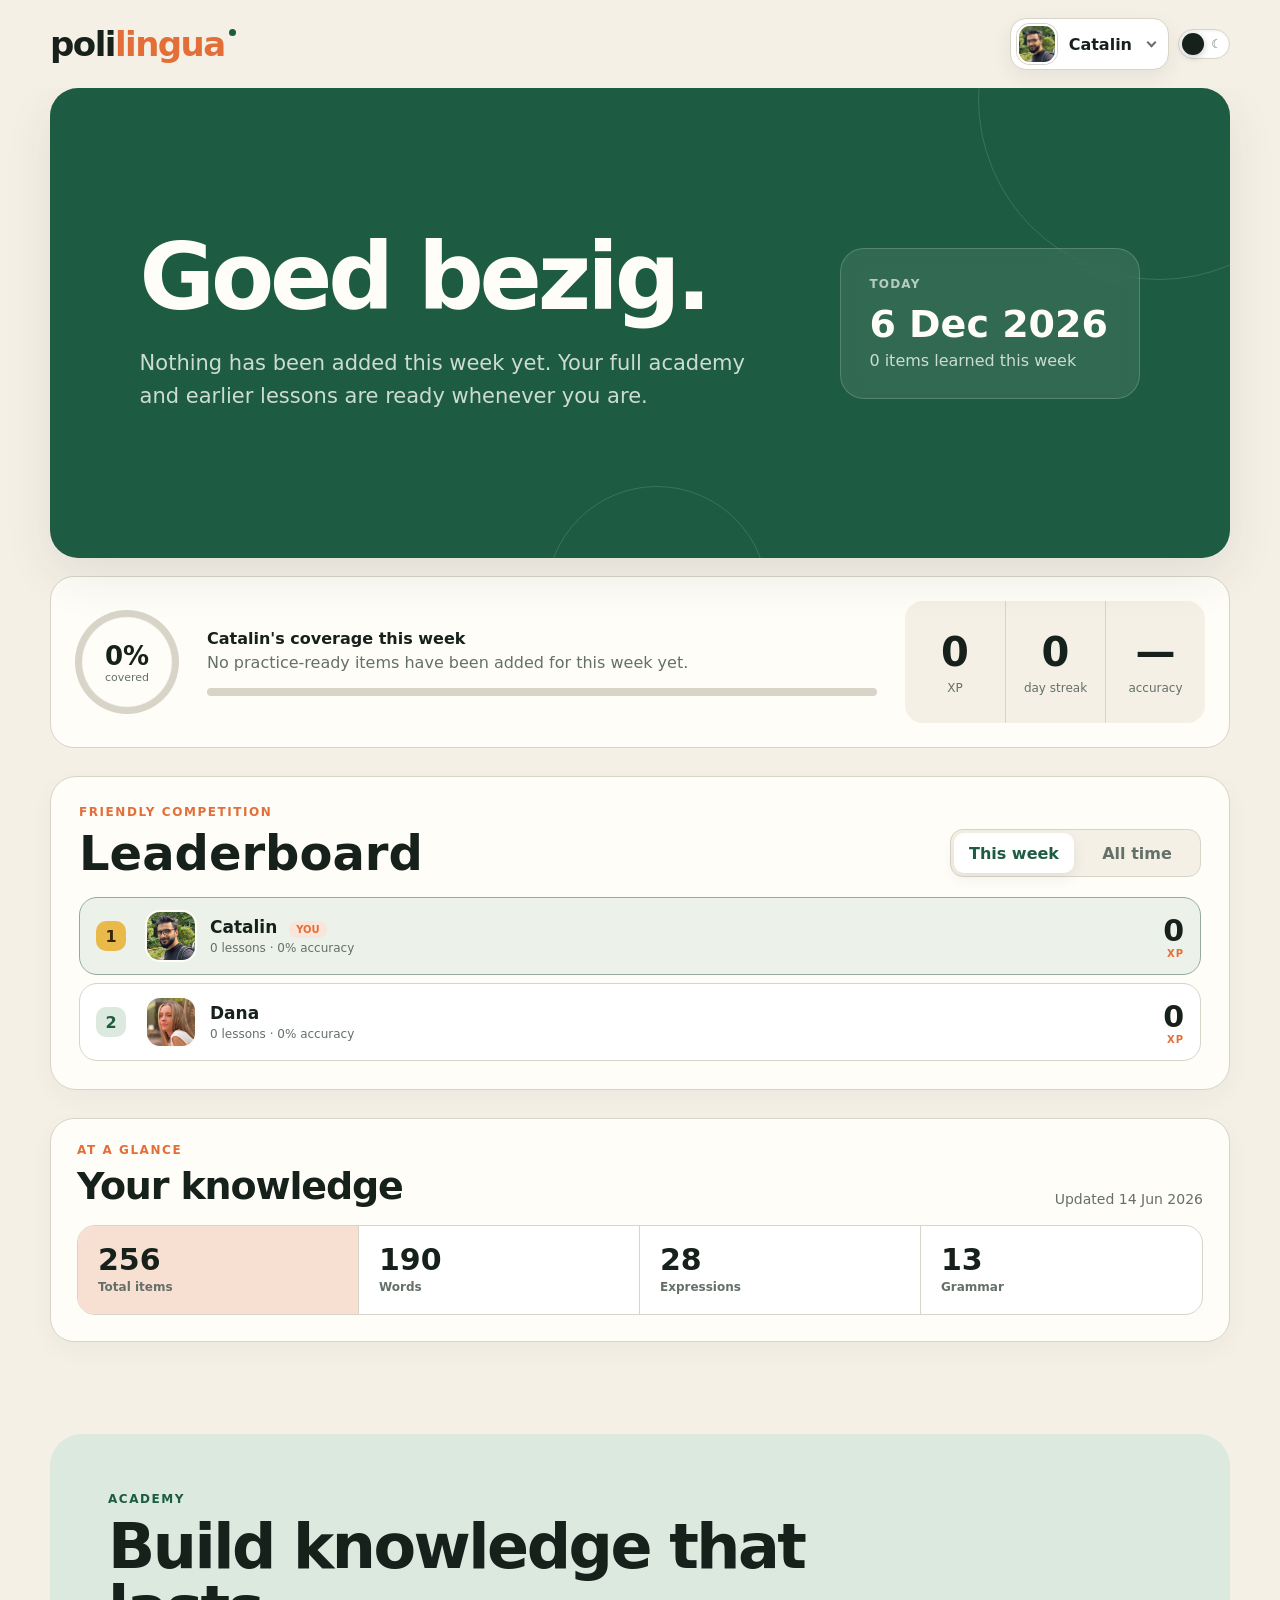
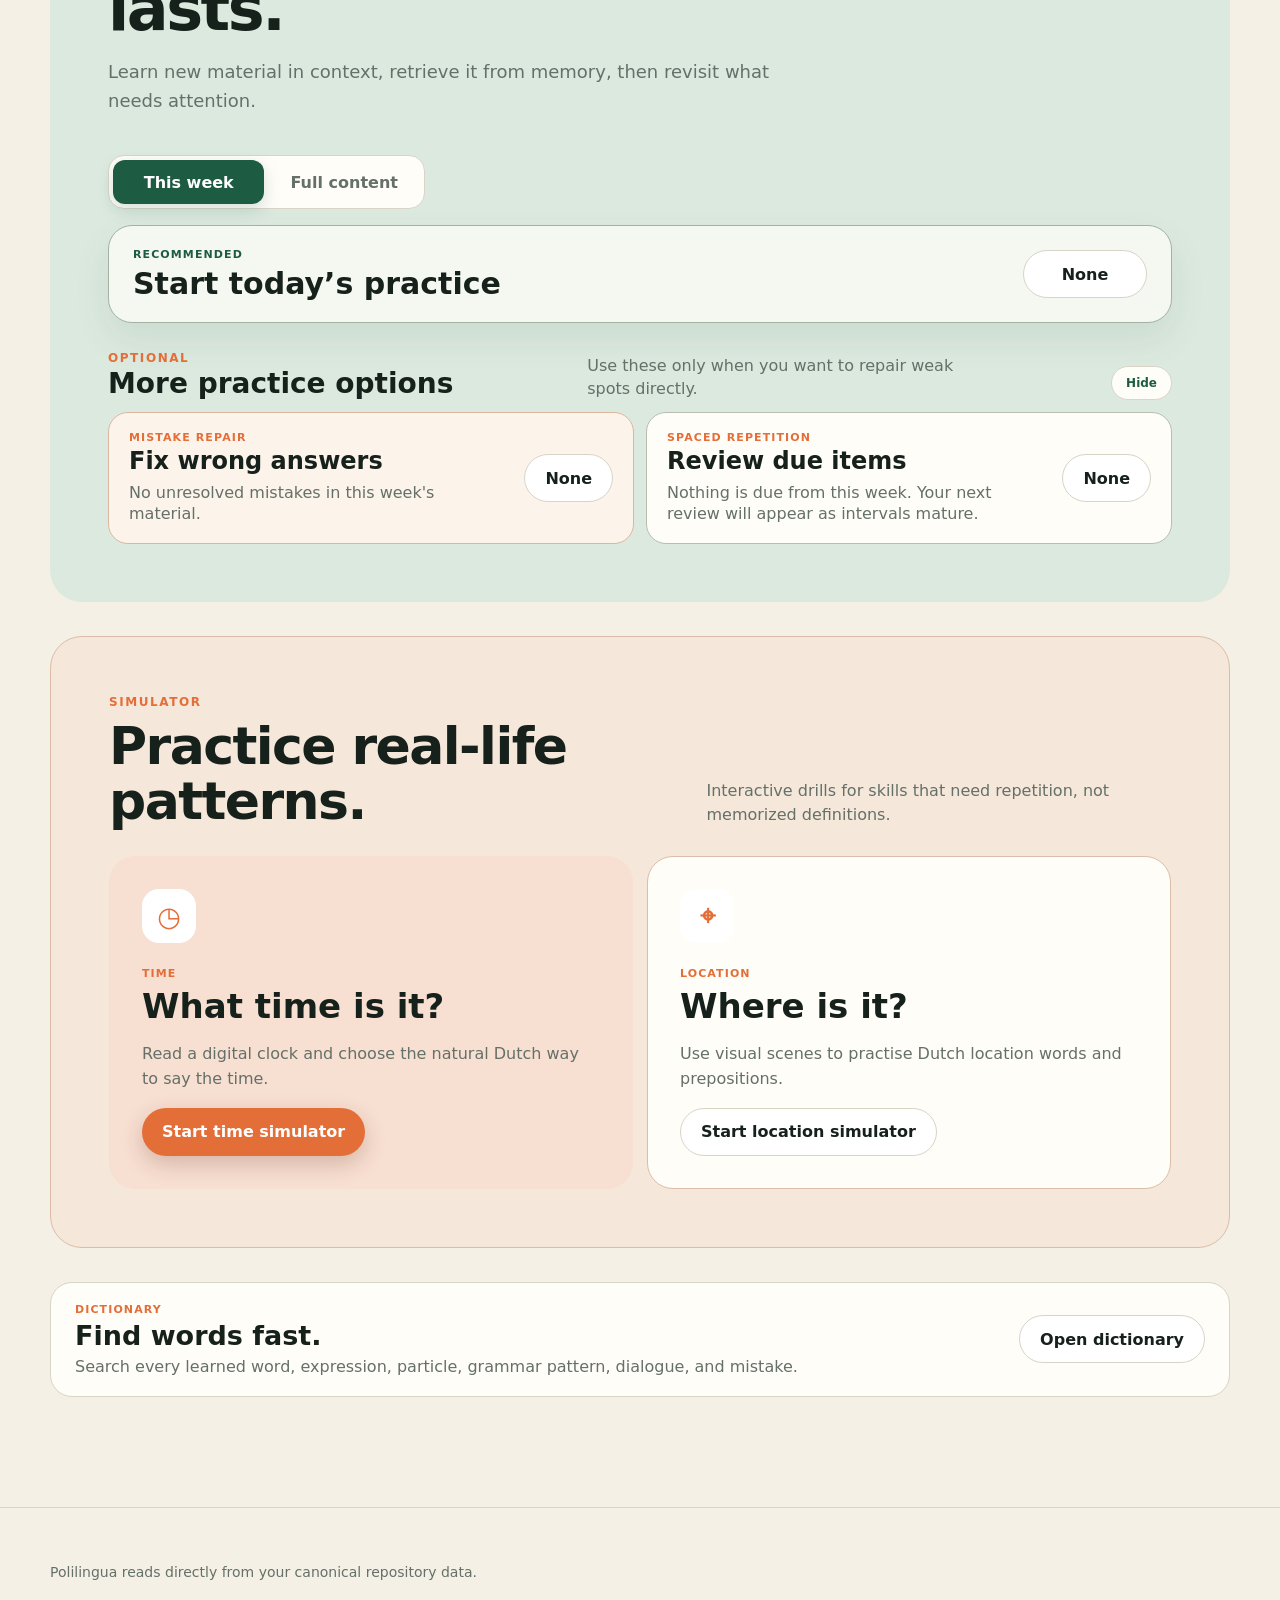
==== commit f8ed1160: "Fix dictionary access and mobile dock icons" ====
--- a/app/index.html
+++ b/app/index.html
@@ -6,8 +6,8 @@
     <meta name="theme-color" content="#f4f0e6">
     <meta name="description" content="Polilingua, a personal Dutch learning academy and memory.">
     <title>Polilingua</title>
-    <link rel="stylesheet" href="./styles/main.css?v=20260618-21">
-    <script type="module" src="./src/app.js?v=20260618-20"></script>
+    <link rel="stylesheet" href="./styles/main.css?v=20260619-2">
+    <script type="module" src="./src/app.js?v=20260622-1"></script>
   </head>
   <body>
     <a class="skip-link" href="#main-content">Skip to content</a>
@@ -175,23 +175,57 @@
           </article>
         </div>
       </section>
+
+      <section class="dictionary-section" aria-labelledby="dictionary-entry-title">
+        <article class="dictionary-stage">
+          <div>
+            <p class="stage-kicker">Dictionary</p>
+            <h3 id="dictionary-entry-title">Find words fast.</h3>
+            <p>Search every learned word, expression, particle, grammar pattern, dialogue, and mistake.</p>
+          </div>
+          <button class="secondary-button" data-open-dictionary="all" type="button">Open dictionary</button>
+        </article>
+      </section>
     </main>
 
     <nav class="mobile-tab-bar" aria-label="App navigation">
       <button type="button" data-mobile-view="home" aria-current="page">
-        <span aria-hidden="true">⌂</span>
+        <span class="dock-icon" aria-hidden="true">
+          <svg viewBox="0 0 24 24" focusable="false">
+            <path d="M4.5 10.5 12 4l7.5 6.5" />
+            <path d="M6.5 9.5v9h11v-9" />
+            <path d="M10 18.5v-5h4v5" />
+          </svg>
+        </span>
         <strong>Home</strong>
       </button>
       <button type="button" data-mobile-view="academy">
-        <span aria-hidden="true">Aa</span>
+        <span class="dock-icon" aria-hidden="true">
+          <svg viewBox="0 0 24 24" focusable="false">
+            <path d="M6 17.5 10.5 6h3L18 17.5" />
+            <path d="M8 13.5h8" />
+            <path d="M19 17.5h-3" />
+          </svg>
+        </span>
         <strong>Academy</strong>
       </button>
       <button type="button" data-mobile-view="simulator">
-        <span aria-hidden="true">◷</span>
+        <span class="dock-icon" aria-hidden="true">
+          <svg viewBox="0 0 24 24" focusable="false">
+            <circle cx="12" cy="12" r="7.5" />
+            <path d="M12 7.5V12l3.5 2" />
+          </svg>
+        </span>
         <strong>Simulator</strong>
       </button>
       <button type="button" data-mobile-view="dictionary">
-        <span aria-hidden="true">⌕</span>
+        <span class="dock-icon" aria-hidden="true">
+          <svg viewBox="0 0 24 24" focusable="false">
+            <path d="M6.5 6.5h8a3 3 0 0 1 3 3v8h-8a3 3 0 0 1-3-3z" />
+            <path d="M10 10h4" />
+            <path d="M10 13h3" />
+          </svg>
+        </span>
         <strong>Dictionary</strong>
       </button>
     </nav>
--- a/app/styles/main.css
+++ b/app/styles/main.css
@@ -198,7 +198,7 @@
 
 main { overflow: hidden; }
 .mobile-tab-bar { display: none; }
-.hero, .home-coverage, .leaderboard-section, .stats-section, .practice-section, .simulator-section {
+.hero, .home-coverage, .leaderboard-section, .stats-section, .practice-section, .simulator-section, .dictionary-section {
   width: min(1180px, calc(100% - 32px));
   margin-inline: auto;
 }
@@ -291,6 +291,7 @@
 .leaderboard-xp span { color: var(--orange); font-size: 10px; font-weight: 850; letter-spacing: .1em; }
 .practice-section { margin-top: 92px; padding: clamp(28px, 5vw, 58px); border-radius: 32px; background: var(--green-soft); }
 .simulator-section { margin-top: 34px; margin-bottom: 110px; padding: clamp(28px, 5vw, 58px); border: 1px solid color-mix(in srgb, var(--orange) 24%, var(--line)); border-radius: 32px; background: color-mix(in srgb, var(--orange-soft) 55%, var(--paper)); }
+.dictionary-section { margin-top: -76px; margin-bottom: 110px; }
 .stats-section .section-heading { margin-bottom: 18px; }
 .stats-section .section-heading h2 { font-size: clamp(28px, 4vw, 38px); }
 .practice-section > .academy-header .eyebrow { color: var(--green); }
@@ -661,6 +662,7 @@
 
 @media (max-width: 620px) {
   body { padding-bottom: calc(76px + env(safe-area-inset-bottom)); }
+  .dictionary-section,
   body[data-mobile-view="home"] .practice-section,
   body[data-mobile-view="home"] .simulator-section,
   body[data-mobile-view="home"] .stats-section,
@@ -696,7 +698,8 @@
     min-width: 0;
     min-height: 52px;
     display: grid;
-    place-items: center;
+    grid-template-rows: 22px 13px;
+    justify-items: center;
     align-content: center;
     gap: 3px;
     padding: 4px 2px;
@@ -707,8 +710,29 @@
     cursor: pointer;
   }
   .mobile-tab-bar button[aria-current="page"] { background: var(--green-soft); color: var(--green); }
-  .mobile-tab-bar button span { font: 800 18px/1 var(--font-main); }
-  .mobile-tab-bar button strong { font-size: 10px; }
+  .mobile-tab-bar .dock-icon {
+    width: 24px;
+    height: 22px;
+    display: grid;
+    place-items: center;
+  }
+  .mobile-tab-bar .dock-icon svg {
+    width: 19px;
+    height: 19px;
+    display: block;
+    fill: none;
+    stroke: currentColor;
+    stroke-width: 2;
+    stroke-linecap: round;
+    stroke-linejoin: round;
+  }
+  .mobile-tab-bar button strong {
+    width: 100%;
+    display: block;
+    text-align: center;
+    font: 800 10px/1.1 var(--font-main);
+    letter-spacing: 0;
+  }
   .site-header, .hero, .home-coverage, .leaderboard-section, .stats-section, .practice-section, .simulator-section { width: min(100% - 20px, 1180px); }
   .site-header { min-height: 68px; gap: 10px; }
   .brand { min-width: 0; }
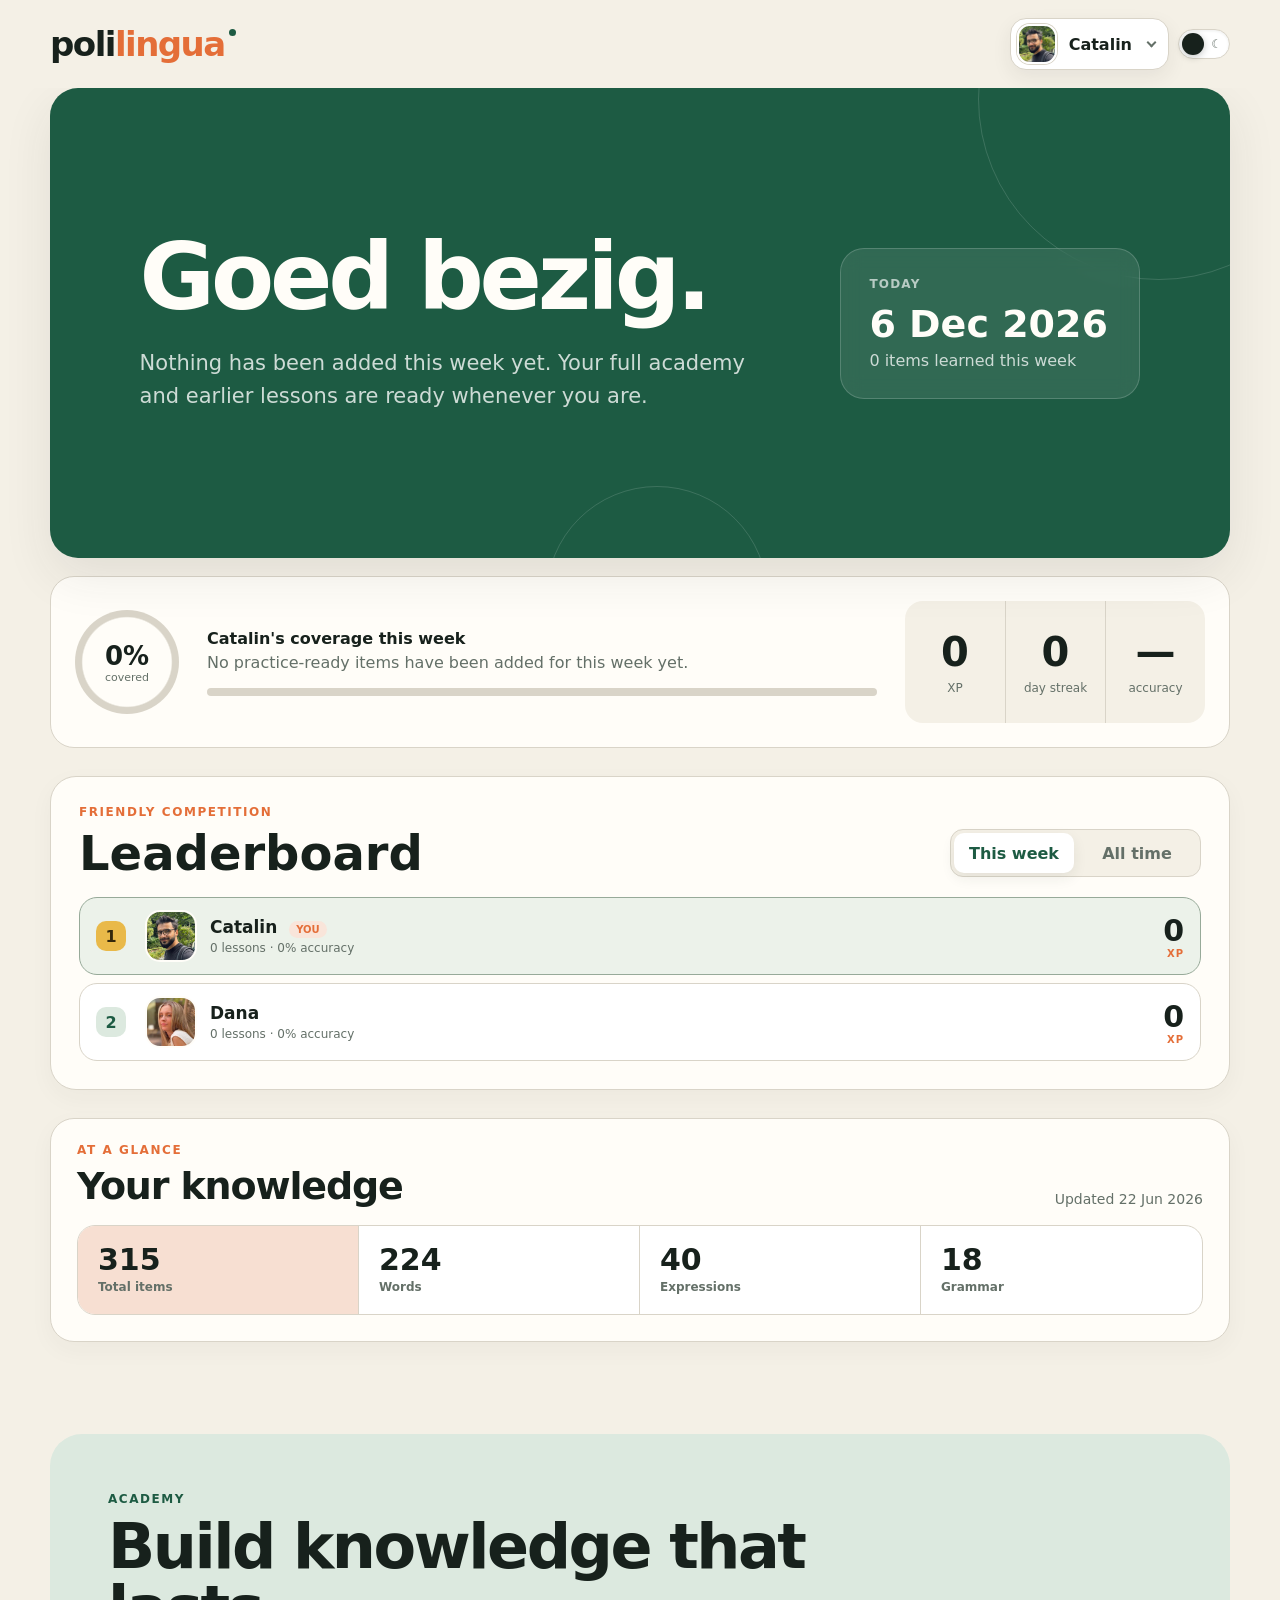
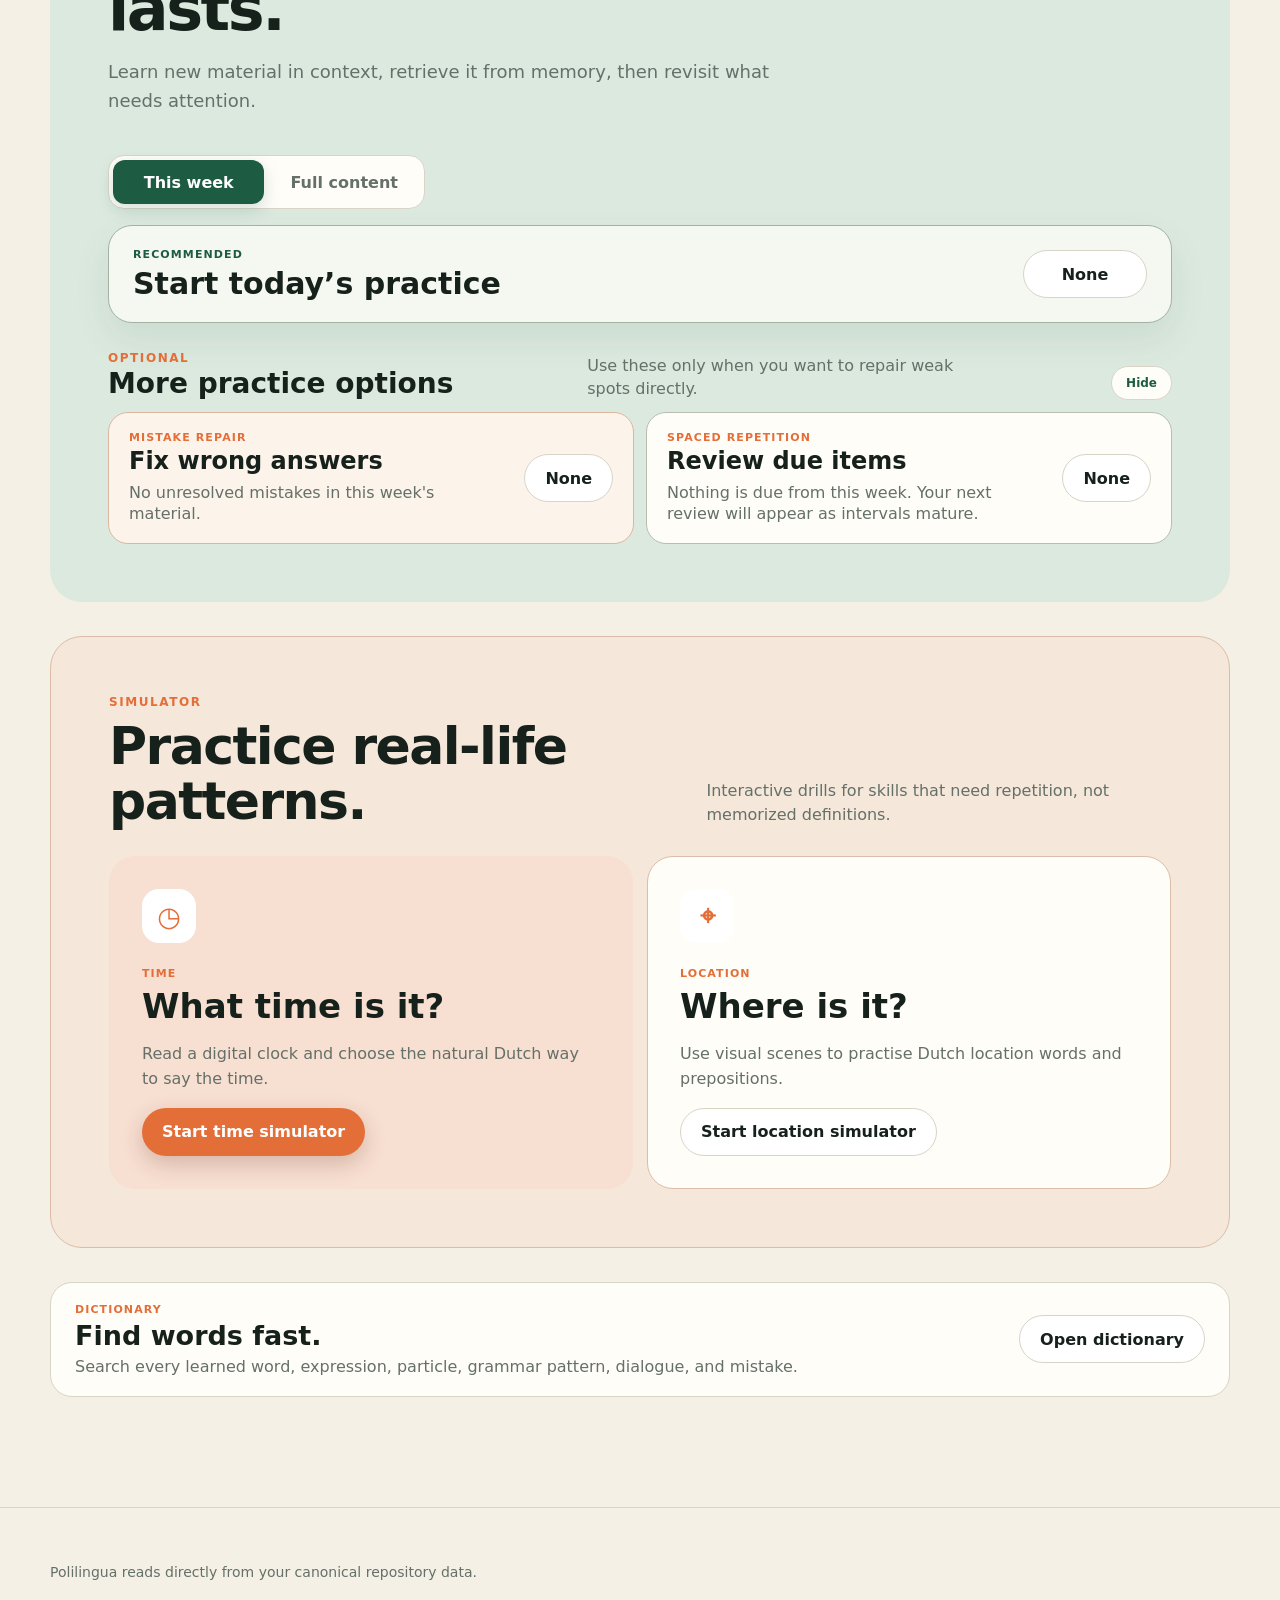
==== commit 6dcb688d: "Process June 22 notes and improve practice" ====
--- a/app/index.html
+++ b/app/index.html
@@ -6,8 +6,8 @@
     <meta name="theme-color" content="#f4f0e6">
     <meta name="description" content="Polilingua, a personal Dutch learning academy and memory.">
     <title>Polilingua</title>
-    <link rel="stylesheet" href="./styles/main.css?v=20260619-2">
-    <script type="module" src="./src/app.js?v=20260622-1"></script>
+    <link rel="stylesheet" href="./styles/main.css?v=20260622-2">
+    <script type="module" src="./src/app.js?v=20260622-2"></script>
   </head>
   <body>
     <a class="skip-link" href="#main-content">Skip to content</a>
--- a/app/styles/main.css
+++ b/app/styles/main.css
@@ -516,7 +516,7 @@
 .simulator-dialog::backdrop { background: var(--paper); }
 .simulator-shell { min-height: 100dvh; }
 .simulator-main { width: min(760px, calc(100% - 32px)); margin: 0 auto; padding: 28px 0 70px; }
-.simulator-main h2 { margin: 0; text-align: center; font: 700 clamp(34px, 7vw, 58px)/1.08 var(--font-main); }
+.simulator-main h2 { margin: 0; text-align: center; font: 700 clamp(30px, 6vw, 48px)/1.08 var(--font-main); }
 .simulator-titlebar { display: flex; justify-content: center; align-items: center; gap: 18px; margin-bottom: 10px; }
 .simulator-titlebar .eyebrow { margin: 0; }
 .rules-button { min-height: 34px; padding: 0 13px; border: 1px solid var(--line); border-radius: 999px; background: var(--surface); color: var(--green); font-size: 12px; font-weight: 800; cursor: pointer; }
@@ -545,7 +545,7 @@
 .rule-steps span { margin-top: 6px; color: #58655d; line-height: 1.5; }
 .rule-warning { margin-top: 20px; padding: 16px 18px; border-left: 4px solid #e46e38; border-radius: 0 14px 14px 0; background: #fff1e8; }
 .rule-warning strong { color: #9d3e19; }
-.simulator-visual { min-height: 300px; display: grid; place-items: center; margin: 30px 0; border: 1px solid var(--line); border-radius: 28px; background: var(--surface); }
+.simulator-visual { min-height: 260px; display: grid; place-items: center; margin: 20px 0; border: 1px solid var(--line); border-radius: 28px; background: var(--surface); }
 .simulator-feedback { margin-top: 18px; padding: 14px 18px; border-radius: 14px; text-align: center; font-weight: 800; }
 .simulator-feedback strong, .simulator-feedback span { display: block; }
 .simulator-feedback span { margin-top: 4px; font-weight: 650; opacity: .8; }
@@ -554,31 +554,165 @@
 .digital-clock { min-width: min(460px, calc(100% - 36px)); display: flex; justify-content: center; align-items: center; gap: .08em; padding: 34px 38px; border: 1px solid #2d3932; border-radius: 24px; background: #17211c; color: #f9f1df; box-shadow: inset 0 0 0 5px #26332b, 0 18px 40px rgba(23,33,28,.18); font: 750 clamp(70px, 17vw, 132px)/.9 var(--font-main); letter-spacing: -.08em; }
 .digital-clock i { color: #e46e38; font-style: normal; animation: clock-colon 1s steps(1) infinite; }
 @keyframes clock-colon { 50% { opacity: .42; } }
-.place-scene { position: relative; width: 300px; height: 210px; border-bottom: 5px solid var(--line); }
-.scene-box { position: absolute; left: 120px; top: 70px; width: 86px; height: 86px; border: 5px solid var(--green); border-radius: 12px; background: var(--green-soft); }
-.scene-ball { position: absolute; z-index: 2; left: 58px; top: 100px; width: 42px; height: 42px; border-radius: 50%; background: var(--orange); box-shadow: 0 6px 12px rgba(94,38,15,.2); }
-.place-scene--in .scene-ball { left: 142px; top: 92px; }
-.place-scene--on .scene-ball { left: 142px; top: 23px; }
-.place-scene--under .scene-ball { left: 142px; top: 166px; }
-.place-scene--next .scene-ball, .place-scene--left .scene-ball { left: 58px; top: 100px; }
-.place-scene--right .scene-ball { left: 225px; top: 100px; }
-.place-scene--above .scene-ball { left: 142px; top: 10px; }
-.place-scene--front .scene-ball { left: 142px; top: 113px; transform: scale(1.25); }
-.place-scene--behind .scene-ball { z-index: 0; left: 142px; top: 82px; opacity: .55; }
-.place-scene--between .scene-ball { left: 129px; top: 105px; }
-.place-scene--between .scene-box { left: 35px; }
-.place-scene--between .scene-box--second { left: 210px; }
-.scene-wall { position: absolute; right: 40px; top: 28px; width: 16px; height: 160px; border-radius: 5px; background: var(--line); }
-.place-scene--against .scene-ball { left: 207px; top: 105px; }
-.place-scene--against .scene-box { display: none; }
-.place-scene--attached .scene-ball { left: 201px; top: 72px; border-radius: 6px; }
-.place-scene--attached .scene-box { display: none; }
+.place-scene {
+  position: relative;
+  width: min(100%, 400px);
+  height: 240px;
+  overflow: hidden;
+  border: 1px solid color-mix(in srgb, var(--green) 18%, var(--line));
+  border-radius: 24px;
+  background:
+    linear-gradient(180deg, color-mix(in srgb, var(--green-soft) 34%, var(--surface)) 0 58%, color-mix(in srgb, var(--orange-soft) 36%, var(--surface)) 59% 100%);
+  box-shadow: inset 0 0 0 1px color-mix(in srgb, var(--surface-strong) 60%, transparent);
+}
+.scene-floor {
+  position: absolute;
+  left: 26px;
+  right: 26px;
+  bottom: 45px;
+  height: 70px;
+  border: 2px solid color-mix(in srgb, var(--line) 80%, transparent);
+  border-top: 0;
+  border-radius: 50%;
+  transform: perspective(220px) rotateX(58deg);
+  background: color-mix(in srgb, var(--surface) 45%, transparent);
+}
+.scene-box, .scene-wall, .scene-ball, .scene-picture { position: absolute; display: grid; place-items: center; }
+.scene-box {
+  z-index: 2;
+  left: calc(50% - 54px);
+  top: 94px;
+  width: 108px;
+  height: 92px;
+  border: 4px solid var(--green);
+  border-radius: 14px;
+  background: color-mix(in srgb, var(--green-soft) 72%, var(--surface));
+  color: var(--green);
+  box-shadow: 0 10px 20px rgba(23, 33, 28, .12);
+}
+.scene-box::before {
+  content: "";
+  position: absolute;
+  inset: 12px;
+  border: 2px dashed color-mix(in srgb, var(--green) 55%, transparent);
+  border-radius: 8px;
+}
+.scene-box--table {
+  top: 96px;
+  height: 34px;
+  border-radius: 10px;
+}
+.scene-box--table::before {
+  inset: auto 15px -70px;
+  height: 64px;
+  border-width: 0 4px;
+  border-style: solid;
+  border-color: color-mix(in srgb, var(--green) 78%, transparent);
+  border-radius: 0;
+}
+.scene-box span, .scene-wall span, .scene-ball span, .scene-picture span {
+  position: relative;
+  z-index: 1;
+  padding: 4px 8px;
+  border-radius: 999px;
+  background: var(--surface-strong);
+  font-size: 12px;
+  font-weight: 850;
+  line-height: 1;
+  box-shadow: 0 2px 7px rgba(23,33,28,.12);
+}
+.scene-ball {
+  z-index: 4;
+  left: 62px;
+  top: 122px;
+  width: 64px;
+  height: 64px;
+  border: 4px solid color-mix(in srgb, var(--orange) 85%, #fff);
+  border-radius: 50%;
+  background: radial-gradient(circle at 35% 30%, #ffd0b8 0 13%, var(--orange) 14% 100%);
+  color: #6b2a12;
+  box-shadow: 0 16px 26px rgba(94,38,15,.22);
+}
+.place-scene--in .scene-box { background: color-mix(in srgb, var(--green-soft) 45%, var(--surface)); }
+.place-scene--in .scene-ball { left: calc(50% - 31px); top: 109px; transform: scale(.82); box-shadow: 0 5px 9px rgba(94,38,15,.16); }
+.place-scene--on .scene-ball { left: calc(50% - 32px); top: 37px; }
+.place-scene--under .scene-ball { left: calc(50% - 32px); top: 155px; }
+.place-scene--next .scene-ball, .place-scene--left .scene-ball { left: calc(50% - 150px); top: 121px; }
+.place-scene--right .scene-ball { left: calc(50% + 88px); top: 121px; }
+.place-scene--above .scene-ball { left: calc(50% - 32px); top: 18px; }
+.place-scene--front .scene-box { top: 82px; transform: scale(.9); }
+.place-scene--front .scene-ball { left: calc(50% - 39px); top: 143px; width: 78px; height: 78px; }
+.place-scene--front .scene-floor::after {
+  content: "voor";
+  position: absolute;
+  left: 50%;
+  bottom: -18px;
+  transform: translateX(-50%) rotateX(-58deg);
+  color: var(--muted);
+  font-weight: 800;
+  font-size: 12px;
+}
+.place-scene--behind .scene-ball { z-index: 1; left: calc(50% - 29px); top: 63px; width: 58px; height: 58px; opacity: .72; }
+.place-scene--behind .scene-box { z-index: 3; }
+.place-scene--between .scene-ball { left: calc(50% - 32px); top: 123px; }
+.place-scene--between .scene-box { left: calc(50% - 174px); }
+.place-scene--between .scene-box--second { left: calc(50% + 66px); }
+.scene-wall {
+  z-index: 2;
+  right: 74px;
+  top: 36px;
+  width: 42px;
+  height: 178px;
+  border: 3px solid color-mix(in srgb, var(--muted) 45%, var(--line));
+  border-radius: 10px;
+  background: repeating-linear-gradient(0deg, var(--line) 0 12px, color-mix(in srgb, var(--line) 60%, var(--surface)) 12px 24px);
+  color: var(--ink);
+}
+.scene-wall span { transform: rotate(90deg); }
+.place-scene--against .scene-ball { left: calc(100% - 160px); top: 132px; }
+.scene-picture {
+  z-index: 3;
+  right: 42px;
+  top: 76px;
+  width: 104px;
+  height: 74px;
+  border: 5px solid var(--orange);
+  border-radius: 10px;
+  background: color-mix(in srgb, var(--orange-soft) 72%, var(--surface));
+  color: #6b2a12;
+  box-shadow: 0 10px 20px rgba(94,38,15,.14);
+}
+.place-scene--attached .scene-wall { right: 58px; width: 128px; }
+.scene-caption {
+  position: absolute;
+  left: 18px;
+  right: 18px;
+  bottom: 14px;
+  min-height: 34px;
+  display: flex;
+  align-items: center;
+  justify-content: center;
+  gap: 10px;
+  color: var(--ink);
+  font-size: 14px;
+  font-weight: 800;
+}
+.scene-caption strong, .scene-caption span {
+  padding: 7px 10px;
+  border: 1px solid var(--line);
+  border-radius: 999px;
+  background: var(--surface-strong);
+}
+.scene-caption strong { color: var(--orange); }
+.scene-caption span { color: var(--green); }
 .simulator-score { text-align: center; }
 .simulator-score strong, .simulator-score span { display: block; }
 .simulator-score strong { font: 700 70px var(--font-main); color: var(--green); }
 .simulator-score span { color: var(--muted); }
 .simulator-next { display: block; min-width: 180px; margin: 18px 0 0 auto; }
 .simulator-next[hidden] { display: none; }
+.simulator-main > .choice-grid { gap: 10px; }
+.simulator-main .answer-choice { min-height: 68px; padding: 12px 14px; border-bottom-width: 4px; }
 .fatal-error { position: fixed; inset: auto 16px 16px; z-index: 30; max-width: 560px; margin: auto; padding: 16px 20px; border-radius: 14px; background: #8b2f25; color: #fff; box-shadow: var(--shadow); }
 .fatal-error strong, .fatal-error span { display: block; }
 .fatal-error span { margin-top: 4px; opacity: .8; }
@@ -877,20 +1011,41 @@
   .dictionary-header h2 { font-size: 31px; line-height: 1.02; letter-spacing: -.04em; }
   .dictionary-main { width: 100%; min-height: 0; padding: 0; display: contents; }
   .simulator-shell { height: 100dvh; min-height: 0; display: grid; grid-template-rows: auto minmax(0, 1fr); overflow: hidden; }
-  .simulator-main { width: calc(100% - 20px); height: 100%; min-height: 0; padding: 6px 0 10px; display: grid; grid-template-rows: auto auto minmax(120px, 1fr) auto auto auto; align-content: stretch; overflow: hidden; }
+  .simulator-main { width: calc(100% - 20px); height: 100%; min-height: 0; padding: 6px 0 10px; display: grid; grid-template-rows: auto auto minmax(210px, 34vh) auto auto auto; align-content: start; overflow: hidden; }
   .simulator-titlebar { margin-bottom: 2px; }
   .simulator-main h2 { font-size: clamp(30px, 9vw, 40px); }
   .simulator-rules { padding: 18px; border-radius: 20px; }
   .rules-list > div { grid-template-columns: 82px 1fr; gap: 10px; }
   .rules-list--words { grid-template-columns: 1fr; }
-  .simulator-visual { min-height: 0; height: 100%; margin: 12px 0; border-radius: 20px; }
+  .simulator-visual { min-height: 0; height: 100%; margin: 10px 0; border-radius: 20px; }
   .simulator-main > .choice-grid { grid-template-columns: repeat(2, minmax(0, 1fr)); gap: 8px; }
   .simulator-main .answer-choice { min-height: 58px; padding: 9px; gap: 7px; border-bottom-width: 3px; font-size: 13px; line-height: 1.25; }
   .simulator-main .answer-choice span { flex-basis: 24px; width: 24px; height: 24px; }
   .simulator-feedback { margin-top: 8px; padding: 8px 12px; font-size: 13px; }
   .simulator-next { width: 100%; min-height: 44px; margin-top: 8px; }
   .digital-clock { min-width: calc(100% - 20px); padding: 20px 12px; font-size: clamp(58px, 21vw, 84px); }
-  .place-scene { transform: scale(.72); }
+  .place-scene { width: 100%; height: 100%; min-height: 210px; border-radius: 18px; }
+  .scene-box { width: 92px; height: 78px; left: calc(50% - 46px); top: 78px; }
+  .scene-box--table { top: 86px; height: 30px; }
+  .scene-ball { width: 54px; height: 54px; }
+  .scene-ball span, .scene-box span, .scene-wall span, .scene-picture span { font-size: 10px; padding: 4px 7px; }
+  .place-scene--in .scene-ball { left: calc(50% - 27px); top: 91px; }
+  .place-scene--on .scene-ball { left: calc(50% - 27px); top: 31px; }
+  .place-scene--under .scene-ball { left: calc(50% - 27px); top: 139px; }
+  .place-scene--next .scene-ball, .place-scene--left .scene-ball { left: calc(50% - 125px); top: 106px; }
+  .place-scene--right .scene-ball { left: calc(50% + 72px); top: 106px; }
+  .place-scene--above .scene-ball { left: calc(50% - 27px); top: 12px; }
+  .place-scene--front .scene-ball { left: calc(50% - 34px); top: 124px; width: 68px; height: 68px; }
+  .place-scene--behind .scene-ball { left: calc(50% - 25px); top: 55px; width: 50px; height: 50px; }
+  .place-scene--between .scene-ball { left: calc(50% - 27px); top: 108px; }
+  .place-scene--between .scene-box { left: calc(50% - 142px); }
+  .place-scene--between .scene-box--second { left: calc(50% + 50px); }
+  .scene-wall { right: 48px; top: 28px; width: 34px; height: 150px; }
+  .place-scene--against .scene-ball { left: calc(100% - 117px); top: 113px; }
+  .scene-picture { right: 22px; top: 62px; width: 88px; height: 62px; }
+  .place-scene--attached .scene-wall { right: 34px; width: 112px; }
+  .scene-caption { left: 10px; right: 10px; bottom: 9px; gap: 7px; font-size: 12px; }
+  .scene-caption strong, .scene-caption span { padding: 6px 8px; }
   .detail-row { grid-template-columns: 1fr; gap: 5px; }
   .lesson-shell { height: 100dvh; min-height: 0; grid-template-rows: auto minmax(0, 1fr) auto; overflow: hidden; }
   .lesson-header { width: calc(100% - 20px); grid-template-columns: 36px minmax(0, 1fr) auto; gap: 9px; padding: 8px 0; }
